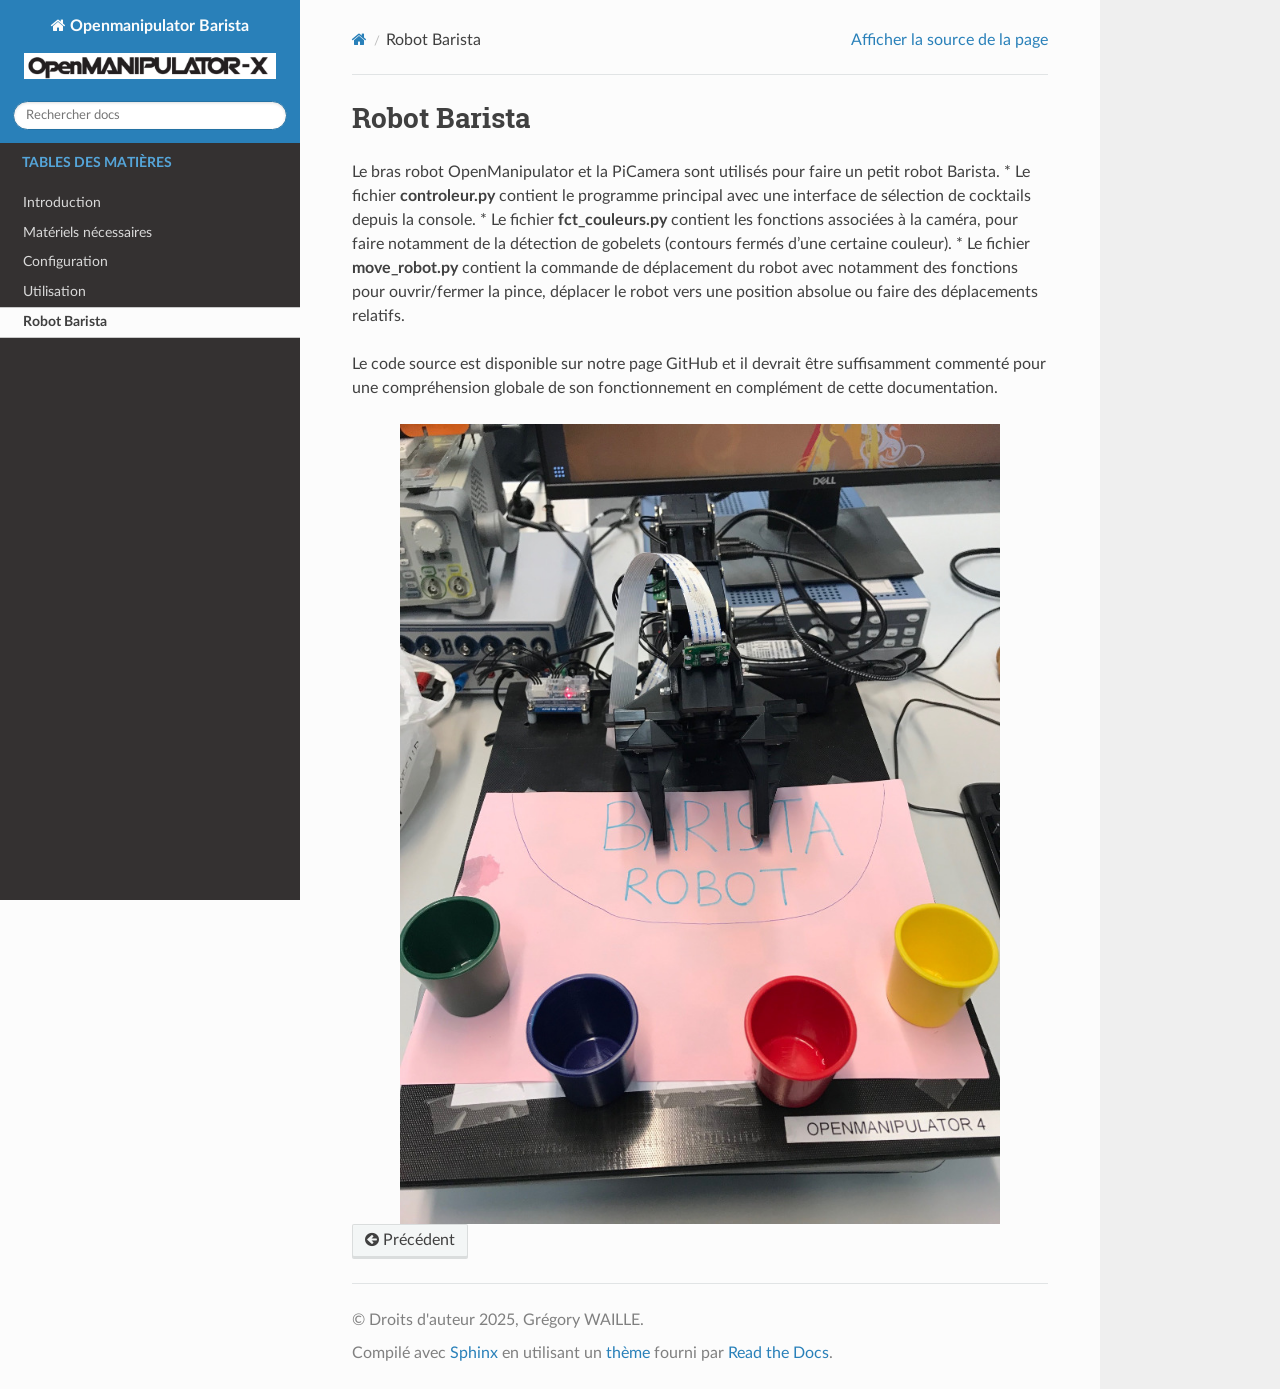
==== barista.html @ b04e7bf5 "Update documentation" ====
<!DOCTYPE html>
<html class="writer-html5" lang="fr" data-content_root="./">
<head>
  <meta charset="utf-8" /><meta name="viewport" content="width=device-width, initial-scale=1" />

  <meta name="viewport" content="width=device-width, initial-scale=1.0" />
  <title>Robot Barista &mdash; Documentation Openmanipulator Barista 1.0.0</title>
      <link rel="stylesheet" type="text/css" href="_static/pygments.css?v=b86133f3" />
      <link rel="stylesheet" type="text/css" href="_static/css/theme.css?v=e59714d7" />
      <link rel="stylesheet" type="text/css" href="_static/graphviz.css?v=4ae1632d" />
      <link rel="stylesheet" type="text/css" href="_static/copybutton.css?v=76b2166b" />
      <link rel="stylesheet" type="text/css" href="_static/sphinx-design.min.css?v=95c83b7e" />
      <link rel="stylesheet" type="text/css" href="_static/css/custom.css?v=87788afd" />

  
      <script src="_static/jquery.js?v=5d32c60e"></script>
      <script src="_static/_sphinx_javascript_frameworks_compat.js?v=2cd50e6c"></script>
      <script src="_static/documentation_options.js?v=05dadb3a"></script>
      <script src="_static/doctools.js?v=9bcbadda"></script>
      <script src="_static/sphinx_highlight.js?v=dc90522c"></script>
      <script src="_static/clipboard.min.js?v=a7894cd8"></script>
      <script src="_static/copybutton.js?v=30646c52"></script>
      <script src="_static/translations.js?v=e6b791cb"></script>
      <script src="_static/design-tabs.js?v=f930bc37"></script>
    <script src="_static/js/theme.js"></script>
    <link rel="index" title="Index" href="genindex.html" />
    <link rel="search" title="Recherche" href="search.html" />
    <link rel="prev" title="Utilisation" href="utilisation.html" /> 
</head>

<body class="wy-body-for-nav"> 
  <div class="wy-grid-for-nav">
    <nav data-toggle="wy-nav-shift" class="wy-nav-side">
      <div class="wy-side-scroll">
        <div class="wy-side-nav-search" >

          
          
          <a href="index.html" class="icon icon-home">
            Openmanipulator Barista
              <img src="_static/openmanipulator_logo.png" class="logo" alt="Logo"/>
          </a>
<div role="search">
  <form id="rtd-search-form" class="wy-form" action="search.html" method="get">
    <input type="text" name="q" placeholder="Rechercher docs" aria-label="Rechercher docs" />
    <input type="hidden" name="check_keywords" value="yes" />
    <input type="hidden" name="area" value="default" />
  </form>
</div>
        </div><div class="wy-menu wy-menu-vertical" data-spy="affix" role="navigation" aria-label="Navigation menu">
              <p class="caption" role="heading"><span class="caption-text">Tables des matières</span></p>
<ul class="current">
<li class="toctree-l1"><a class="reference internal" href="intro.html">Introduction</a></li>
<li class="toctree-l1"><a class="reference internal" href="intro.html#materiels-necessaires">Matériels nécessaires</a></li>
<li class="toctree-l1"><a class="reference internal" href="configuration.html">Configuration</a></li>
<li class="toctree-l1"><a class="reference internal" href="utilisation.html">Utilisation</a></li>
<li class="toctree-l1 current"><a class="current reference internal" href="#">Robot Barista</a></li>
</ul>

        </div>
      </div>
    </nav>

    <section data-toggle="wy-nav-shift" class="wy-nav-content-wrap"><nav class="wy-nav-top" aria-label="Mobile navigation menu" >
          <i data-toggle="wy-nav-top" class="fa fa-bars"></i>
          <a href="index.html">Openmanipulator Barista</a>
      </nav>

      <div class="wy-nav-content">
        <div class="rst-content">
          <div role="navigation" aria-label="Page navigation">
  <ul class="wy-breadcrumbs">
      <li><a href="index.html" class="icon icon-home" aria-label="Home"></a></li>
      <li class="breadcrumb-item active">Robot Barista</li>
      <li class="wy-breadcrumbs-aside">
            <a href="_sources/barista.rst.txt" rel="nofollow"> Afficher la source de la page</a>
      </li>
  </ul>
  <hr/>
</div>
          <div role="main" class="document" itemscope="itemscope" itemtype="http://schema.org/Article">
           <div itemprop="articleBody">
             
  <section id="robot-barista">
<h1>Robot Barista<a class="headerlink" href="#robot-barista" title="Lien vers cette rubrique"></a></h1>
<p>Le bras robot OpenManipulator et la PiCamera sont utilisés pour faire un petit robot Barista.
* Le fichier <strong>controleur.py</strong> contient le programme principal avec une interface de sélection de cocktails depuis la console.
* Le fichier <strong>fct_couleurs.py</strong> contient les fonctions associées à la caméra, pour faire notamment de la détection de gobelets (contours fermés d’une certaine couleur).
* Le fichier <strong>move_robot.py</strong> contient la commande de déplacement du robot avec notamment des fonctions pour ouvrir/fermer la pince, déplacer le robot vers une position absolue ou faire des déplacements relatifs.</p>
<p>Le code source est disponible sur notre page GitHub et il devrait être suffisamment commenté pour une compréhension globale de son fonctionnement en complément de cette documentation.</p>
<figure class="align-center">
<a class="reference internal image-reference" href="_images/mcar.jpg"><img alt="_images/mcar.jpg" src="_images/mcar.jpg" style="width: 600px;" />
</a>
</figure>
</section>


           </div>
          </div>
          <footer><div class="rst-footer-buttons" role="navigation" aria-label="Pied de page">
        <a href="utilisation.html" class="btn btn-neutral float-left" title="Utilisation" accesskey="p" rel="prev"><span class="fa fa-arrow-circle-left" aria-hidden="true"></span> Précédent</a>
    </div>

  <hr/>

  <div role="contentinfo">
    <p>&#169; Droits d'auteur 2025, Grégory WAILLE.</p>
  </div>

  Compilé avec <a href="https://www.sphinx-doc.org/">Sphinx</a> en utilisant un
    <a href="https://github.com/readthedocs/sphinx_rtd_theme">thème</a>
    fourni par <a href="https://readthedocs.org">Read the Docs</a>.
   

</footer>
        </div>
      </div>
    </section>
  </div>
  <script>
      jQuery(function () {
          SphinxRtdTheme.Navigation.enable(true);
      });
  </script> 

</body>
</html>
---- _static/pygments.css ----
pre { line-height: 125%; }
td.linenos .normal { color: inherit; background-color: transparent; padding-left: 5px; padding-right: 5px; }
span.linenos { color: inherit; background-color: transparent; padding-left: 5px; padding-right: 5px; }
td.linenos .special { color: #000000; background-color: #ffffc0; padding-left: 5px; padding-right: 5px; }
span.linenos.special { color: #000000; background-color: #ffffc0; padding-left: 5px; padding-right: 5px; }
.highlight .hll { background-color: #ffffcc }
.highlight { background: #f8f8f8; }
.highlight .c { color: #3D7B7B; font-style: italic } /* Comment */
.highlight .err { border: 1px solid #F00 } /* Error */
.highlight .k { color: #008000; font-weight: bold } /* Keyword */
.highlight .o { color: #666 } /* Operator */
.highlight .ch { color: #3D7B7B; font-style: italic } /* Comment.Hashbang */
.highlight .cm { color: #3D7B7B; font-style: italic } /* Comment.Multiline */
.highlight .cp { color: #9C6500 } /* Comment.Preproc */
.highlight .cpf { color: #3D7B7B; font-style: italic } /* Comment.PreprocFile */
.highlight .c1 { color: #3D7B7B; font-style: italic } /* Comment.Single */
.highlight .cs { color: #3D7B7B; font-style: italic } /* Comment.Special */
.highlight .gd { color: #A00000 } /* Generic.Deleted */
.highlight .ge { font-style: italic } /* Generic.Emph */
.highlight .ges { font-weight: bold; font-style: italic } /* Generic.EmphStrong */
.highlight .gr { color: #E40000 } /* Generic.Error */
.highlight .gh { color: #000080; font-weight: bold } /* Generic.Heading */
.highlight .gi { color: #008400 } /* Generic.Inserted */
.highlight .go { color: #717171 } /* Generic.Output */
.highlight .gp { color: #000080; font-weight: bold } /* Generic.Prompt */
.highlight .gs { font-weight: bold } /* Generic.Strong */
.highlight .gu { color: #800080; font-weight: bold } /* Generic.Subheading */
.highlight .gt { color: #04D } /* Generic.Traceback */
.highlight .kc { color: #008000; font-weight: bold } /* Keyword.Constant */
.highlight .kd { color: #008000; font-weight: bold } /* Keyword.Declaration */
.highlight .kn { color: #008000; font-weight: bold } /* Keyword.Namespace */
.highlight .kp { color: #008000 } /* Keyword.Pseudo */
.highlight .kr { color: #008000; font-weight: bold } /* Keyword.Reserved */
.highlight .kt { color: #B00040 } /* Keyword.Type */
.highlight .m { color: #666 } /* Literal.Number */
.highlight .s { color: #BA2121 } /* Literal.String */
.highlight .na { color: #687822 } /* Name.Attribute */
.highlight .nb { color: #008000 } /* Name.Builtin */
.highlight .nc { color: #00F; font-weight: bold } /* Name.Class */
.highlight .no { color: #800 } /* Name.Constant */
.highlight .nd { color: #A2F } /* Name.Decorator */
.highlight .ni { color: #717171; font-weight: bold } /* Name.Entity */
.highlight .ne { color: #CB3F38; font-weight: bold } /* Name.Exception */
.highlight .nf { color: #00F } /* Name.Function */
.highlight .nl { color: #767600 } /* Name.Label */
.highlight .nn { color: #00F; font-weight: bold } /* Name.Namespace */
.highlight .nt { color: #008000; font-weight: bold } /* Name.Tag */
.highlight .nv { color: #19177C } /* Name.Variable */
.highlight .ow { color: #A2F; font-weight: bold } /* Operator.Word */
.highlight .w { color: #BBB } /* Text.Whitespace */
.highlight .mb { color: #666 } /* Literal.Number.Bin */
.highlight .mf { color: #666 } /* Literal.Number.Float */
.highlight .mh { color: #666 } /* Literal.Number.Hex */
.highlight .mi { color: #666 } /* Literal.Number.Integer */
.highlight .mo { color: #666 } /* Literal.Number.Oct */
.highlight .sa { color: #BA2121 } /* Literal.String.Affix */
.highlight .sb { color: #BA2121 } /* Literal.String.Backtick */
.highlight .sc { color: #BA2121 } /* Literal.String.Char */
.highlight .dl { color: #BA2121 } /* Literal.String.Delimiter */
.highlight .sd { color: #BA2121; font-style: italic } /* Literal.String.Doc */
.highlight .s2 { color: #BA2121 } /* Literal.String.Double */
.highlight .se { color: #AA5D1F; font-weight: bold } /* Literal.String.Escape */
.highlight .sh { color: #BA2121 } /* Literal.String.Heredoc */
.highlight .si { color: #A45A77; font-weight: bold } /* Literal.String.Interpol */
.highlight .sx { color: #008000 } /* Literal.String.Other */
.highlight .sr { color: #A45A77 } /* Literal.String.Regex */
.highlight .s1 { color: #BA2121 } /* Literal.String.Single */
.highlight .ss { color: #19177C } /* Literal.String.Symbol */
.highlight .bp { color: #008000 } /* Name.Builtin.Pseudo */
.highlight .fm { color: #00F } /* Name.Function.Magic */
.highlight .vc { color: #19177C } /* Name.Variable.Class */
.highlight .vg { color: #19177C } /* Name.Variable.Global */
.highlight .vi { color: #19177C } /* Name.Variable.Instance */
.highlight .vm { color: #19177C } /* Name.Variable.Magic */
.highlight .il { color: #666 } /* Literal.Number.Integer.Long */
---- _static/css/theme.css ----
html{box-sizing:border-box}*,:after,:before{box-sizing:inherit}article,aside,details,figcaption,figure,footer,header,hgroup,nav,section{display:block}audio,canvas,video{display:inline-block;*display:inline;*zoom:1}[hidden],audio:not([controls]){display:none}*{-webkit-box-sizing:border-box;-moz-box-sizing:border-box;box-sizing:border-box}html{font-size:100%;-webkit-text-size-adjust:100%;-ms-text-size-adjust:100%}body{margin:0}a:active,a:hover{outline:0}abbr[title]{border-bottom:1px dotted}b,strong{font-weight:700}blockquote{margin:0}dfn{font-style:italic}ins{background:#ff9;text-decoration:none}ins,mark{color:#000}mark{background:#ff0;font-style:italic;font-weight:700}.rst-content code,.rst-content tt,code,kbd,pre,samp{font-family:monospace,serif;_font-family:courier new,monospace;font-size:1em}pre{white-space:pre}q{quotes:none}q:after,q:before{content:"";content:none}small{font-size:85%}sub,sup{font-size:75%;line-height:0;position:relative;vertical-align:baseline}sup{top:-.5em}sub{bottom:-.25em}dl,ol,ul{margin:0;padding:0;list-style:none;list-style-image:none}li{list-style:none}dd{margin:0}img{border:0;-ms-interpolation-mode:bicubic;vertical-align:middle;max-width:100%}svg:not(:root){overflow:hidden}figure,form{margin:0}label{cursor:pointer}button,input,select,textarea{font-size:100%;margin:0;vertical-align:baseline;*vertical-align:middle}button,input{line-height:normal}button,input[type=button],input[type=reset],input[type=submit]{cursor:pointer;-webkit-appearance:button;*overflow:visible}button[disabled],input[disabled]{cursor:default}input[type=search]{-webkit-appearance:textfield;-moz-box-sizing:content-box;-webkit-box-sizing:content-box;box-sizing:content-box}textarea{resize:vertical}table{border-collapse:collapse;border-spacing:0}td{vertical-align:top}.chromeframe{margin:.2em 0;background:#ccc;color:#000;padding:.2em 0}.ir{display:block;border:0;text-indent:-999em;overflow:hidden;background-color:transparent;background-repeat:no-repeat;text-align:left;direction:ltr;*line-height:0}.ir br{display:none}.hidden{display:none!important;visibility:hidden}.visuallyhidden{border:0;clip:rect(0 0 0 0);height:1px;margin:-1px;overflow:hidden;padding:0;position:absolute;width:1px}.visuallyhidden.focusable:active,.visuallyhidden.focusable:focus{clip:auto;height:auto;margin:0;overflow:visible;position:static;width:auto}.invisible{visibility:hidden}.relative{position:relative}big,small{font-size:100%}@media print{body,html,section{background:none!important}*{box-shadow:none!important;text-shadow:none!important;filter:none!important;-ms-filter:none!important}a,a:visited{text-decoration:underline}.ir a:after,a[href^="#"]:after,a[href^="javascript:"]:after{content:""}blockquote,pre{page-break-inside:avoid}thead{display:table-header-group}img,tr{page-break-inside:avoid}img{max-width:100%!important}@page{margin:.5cm}.rst-content .toctree-wrapper>p.caption,h2,h3,p{orphans:3;widows:3}.rst-content .toctree-wrapper>p.caption,h2,h3{page-break-after:avoid}}.btn,.fa:before,.icon:before,.rst-content .admonition,.rst-content .admonition-title:before,.rst-content .admonition-todo,.rst-content .attention,.rst-content .caution,.rst-content .code-block-caption .headerlink:before,.rst-content .danger,.rst-content .eqno .headerlink:before,.rst-content .error,.rst-content .hint,.rst-content .important,.rst-content .note,.rst-content .seealso,.rst-content .tip,.rst-content .warning,.rst-content code.download span:first-child:before,.rst-content dl dt .headerlink:before,.rst-content h1 .headerlink:before,.rst-content h2 .headerlink:before,.rst-content h3 .headerlink:before,.rst-content h4 .headerlink:before,.rst-content h5 .headerlink:before,.rst-content h6 .headerlink:before,.rst-content p.caption .headerlink:before,.rst-content p .headerlink:before,.rst-content table>caption .headerlink:before,.rst-content tt.download span:first-child:before,.wy-alert,.wy-dropdown .caret:before,.wy-inline-validate.wy-inline-validate-danger .wy-input-context:before,.wy-inline-validate.wy-inline-validate-info .wy-input-context:before,.wy-inline-validate.wy-inline-validate-success .wy-input-context:before,.wy-inline-validate.wy-inline-validate-warning .wy-input-context:before,.wy-menu-vertical li.current>a button.toctree-expand:before,.wy-menu-vertical li.on a button.toctree-expand:before,.wy-menu-vertical li button.toctree-expand:before,input[type=color],input[type=date],input[type=datetime-local],input[type=datetime],input[type=email],input[type=month],input[type=number],input[type=password],input[type=search],input[type=tel],input[type=text],input[type=time],input[type=url],input[type=week],select,textarea{-webkit-font-smoothing:antialiased}.clearfix{*zoom:1}.clearfix:after,.clearfix:before{display:table;content:""}.clearfix:after{clear:both}/*!
 *  Font Awesome 4.7.0 by @davegandy - http://fontawesome.io - @fontawesome
 *  License - http://fontawesome.io/license (Font: SIL OFL 1.1, CSS: MIT License)
 */@font-face{font-family:FontAwesome;src:url(fonts/fontawesome-webfont.eot?674f50d287a8c48dc19ba404d20fe713);src:url(fonts/fontawesome-webfont.eot?674f50d287a8c48dc19ba404d20fe713?#iefix&v=4.7.0) format("embedded-opentype"),url(fonts/fontawesome-webfont.woff2?af7ae505a9eed503f8b8e6982036873e) format("woff2"),url(fonts/fontawesome-webfont.woff?fee66e712a8a08eef5805a46892932ad) format("woff"),url(fonts/fontawesome-webfont.ttf?b06871f281fee6b241d60582ae9369b9) format("truetype"),url(fonts/fontawesome-webfont.svg?912ec66d7572ff821749319396470bde#fontawesomeregular) format("svg");font-weight:400;font-style:normal}.fa,.icon,.rst-content .admonition-title,.rst-content .code-block-caption .headerlink,.rst-content .eqno .headerlink,.rst-content code.download span:first-child,.rst-content dl dt .headerlink,.rst-content h1 .headerlink,.rst-content h2 .headerlink,.rst-content h3 .headerlink,.rst-content h4 .headerlink,.rst-content h5 .headerlink,.rst-content h6 .headerlink,.rst-content p.caption .headerlink,.rst-content p .headerlink,.rst-content table>caption .headerlink,.rst-content tt.download span:first-child,.wy-menu-vertical li.current>a button.toctree-expand,.wy-menu-vertical li.on a button.toctree-expand,.wy-menu-vertical li button.toctree-expand{display:inline-block;font:normal normal normal 14px/1 FontAwesome;font-size:inherit;text-rendering:auto;-webkit-font-smoothing:antialiased;-moz-osx-font-smoothing:grayscale}.fa-lg{font-size:1.33333em;line-height:.75em;vertical-align:-15%}.fa-2x{font-size:2em}.fa-3x{font-size:3em}.fa-4x{font-size:4em}.fa-5x{font-size:5em}.fa-fw{width:1.28571em;text-align:center}.fa-ul{padding-left:0;margin-left:2.14286em;list-style-type:none}.fa-ul>li{position:relative}.fa-li{position:absolute;left:-2.14286em;width:2.14286em;top:.14286em;text-align:center}.fa-li.fa-lg{left:-1.85714em}.fa-border{padding:.2em .25em .15em;border:.08em solid #eee;border-radius:.1em}.fa-pull-left{float:left}.fa-pull-right{float:right}.fa-pull-left.icon,.fa.fa-pull-left,.rst-content .code-block-caption .fa-pull-left.headerlink,.rst-content .eqno .fa-pull-left.headerlink,.rst-content .fa-pull-left.admonition-title,.rst-content code.download span.fa-pull-left:first-child,.rst-content dl dt .fa-pull-left.headerlink,.rst-content h1 .fa-pull-left.headerlink,.rst-content h2 .fa-pull-left.headerlink,.rst-content h3 .fa-pull-left.headerlink,.rst-content h4 .fa-pull-left.headerlink,.rst-content h5 .fa-pull-left.headerlink,.rst-content h6 .fa-pull-left.headerlink,.rst-content p .fa-pull-left.headerlink,.rst-content table>caption .fa-pull-left.headerlink,.rst-content tt.download span.fa-pull-left:first-child,.wy-menu-vertical li.current>a button.fa-pull-left.toctree-expand,.wy-menu-vertical li.on a button.fa-pull-left.toctree-expand,.wy-menu-vertical li button.fa-pull-left.toctree-expand{margin-right:.3em}.fa-pull-right.icon,.fa.fa-pull-right,.rst-content .code-block-caption .fa-pull-right.headerlink,.rst-content .eqno .fa-pull-right.headerlink,.rst-content .fa-pull-right.admonition-title,.rst-content code.download span.fa-pull-right:first-child,.rst-content dl dt .fa-pull-right.headerlink,.rst-content h1 .fa-pull-right.headerlink,.rst-content h2 .fa-pull-right.headerlink,.rst-content h3 .fa-pull-right.headerlink,.rst-content h4 .fa-pull-right.headerlink,.rst-content h5 .fa-pull-right.headerlink,.rst-content h6 .fa-pull-right.headerlink,.rst-content p .fa-pull-right.headerlink,.rst-content table>caption .fa-pull-right.headerlink,.rst-content tt.download span.fa-pull-right:first-child,.wy-menu-vertical li.current>a button.fa-pull-right.toctree-expand,.wy-menu-vertical li.on a button.fa-pull-right.toctree-expand,.wy-menu-vertical li button.fa-pull-right.toctree-expand{margin-left:.3em}.pull-right{float:right}.pull-left{float:left}.fa.pull-left,.pull-left.icon,.rst-content .code-block-caption .pull-left.headerlink,.rst-content .eqno .pull-left.headerlink,.rst-content .pull-left.admonition-title,.rst-content code.download span.pull-left:first-child,.rst-content dl dt .pull-left.headerlink,.rst-content h1 .pull-left.headerlink,.rst-content h2 .pull-left.headerlink,.rst-content h3 .pull-left.headerlink,.rst-content h4 .pull-left.headerlink,.rst-content h5 .pull-left.headerlink,.rst-content h6 .pull-left.headerlink,.rst-content p .pull-left.headerlink,.rst-content table>caption .pull-left.headerlink,.rst-content tt.download span.pull-left:first-child,.wy-menu-vertical li.current>a button.pull-left.toctree-expand,.wy-menu-vertical li.on a button.pull-left.toctree-expand,.wy-menu-vertical li button.pull-left.toctree-expand{margin-right:.3em}.fa.pull-right,.pull-right.icon,.rst-content .code-block-caption .pull-right.headerlink,.rst-content .eqno .pull-right.headerlink,.rst-content .pull-right.admonition-title,.rst-content code.download span.pull-right:first-child,.rst-content dl dt .pull-right.headerlink,.rst-content h1 .pull-right.headerlink,.rst-content h2 .pull-right.headerlink,.rst-content h3 .pull-right.headerlink,.rst-content h4 .pull-right.headerlink,.rst-content h5 .pull-right.headerlink,.rst-content h6 .pull-right.headerlink,.rst-content p .pull-right.headerlink,.rst-content table>caption .pull-right.headerlink,.rst-content tt.download span.pull-right:first-child,.wy-menu-vertical li.current>a button.pull-right.toctree-expand,.wy-menu-vertical li.on a button.pull-right.toctree-expand,.wy-menu-vertical li button.pull-right.toctree-expand{margin-left:.3em}.fa-spin{-webkit-animation:fa-spin 2s linear infinite;animation:fa-spin 2s linear infinite}.fa-pulse{-webkit-animation:fa-spin 1s steps(8) infinite;animation:fa-spin 1s steps(8) infinite}@-webkit-keyframes fa-spin{0%{-webkit-transform:rotate(0deg);transform:rotate(0deg)}to{-webkit-transform:rotate(359deg);transform:rotate(359deg)}}@keyframes fa-spin{0%{-webkit-transform:rotate(0deg);transform:rotate(0deg)}to{-webkit-transform:rotate(359deg);transform:rotate(359deg)}}.fa-rotate-90{-ms-filter:"progid:DXImageTransform.Microsoft.BasicImage(rotation=1)";-webkit-transform:rotate(90deg);-ms-transform:rotate(90deg);transform:rotate(90deg)}.fa-rotate-180{-ms-filter:"progid:DXImageTransform.Microsoft.BasicImage(rotation=2)";-webkit-transform:rotate(180deg);-ms-transform:rotate(180deg);transform:rotate(180deg)}.fa-rotate-270{-ms-filter:"progid:DXImageTransform.Microsoft.BasicImage(rotation=3)";-webkit-transform:rotate(270deg);-ms-transform:rotate(270deg);transform:rotate(270deg)}.fa-flip-horizontal{-ms-filter:"progid:DXImageTransform.Microsoft.BasicImage(rotation=0, mirror=1)";-webkit-transform:scaleX(-1);-ms-transform:scaleX(-1);transform:scaleX(-1)}.fa-flip-vertical{-ms-filter:"progid:DXImageTransform.Microsoft.BasicImage(rotation=2, mirror=1)";-webkit-transform:scaleY(-1);-ms-transform:scaleY(-1);transform:scaleY(-1)}:root .fa-flip-horizontal,:root .fa-flip-vertical,:root .fa-rotate-90,:root .fa-rotate-180,:root .fa-rotate-270{filter:none}.fa-stack{position:relative;display:inline-block;width:2em;height:2em;line-height:2em;vertical-align:middle}.fa-stack-1x,.fa-stack-2x{position:absolute;left:0;width:100%;text-align:center}.fa-stack-1x{line-height:inherit}.fa-stack-2x{font-size:2em}.fa-inverse{color:#fff}.fa-glass:before{content:""}.fa-music:before{content:""}.fa-search:before,.icon-search:before{content:""}.fa-envelope-o:before{content:""}.fa-heart:before{content:""}.fa-star:before{content:""}.fa-star-o:before{content:""}.fa-user:before{content:""}.fa-film:before{content:""}.fa-th-large:before{content:""}.fa-th:before{content:""}.fa-th-list:before{content:""}.fa-check:before{content:""}.fa-close:before,.fa-remove:before,.fa-times:before{content:""}.fa-search-plus:before{content:""}.fa-search-minus:before{content:""}.fa-power-off:before{content:""}.fa-signal:before{content:""}.fa-cog:before,.fa-gear:before{content:""}.fa-trash-o:before{content:""}.fa-home:before,.icon-home:before{content:""}.fa-file-o:before{content:""}.fa-clock-o:before{content:""}.fa-road:before{content:""}.fa-download:before,.rst-content code.download span:first-child:before,.rst-content tt.download span:first-child:before{content:""}.fa-arrow-circle-o-down:before{content:""}.fa-arrow-circle-o-up:before{content:""}.fa-inbox:before{content:""}.fa-play-circle-o:before{content:""}.fa-repeat:before,.fa-rotate-right:before{content:""}.fa-refresh:before{content:""}.fa-list-alt:before{content:""}.fa-lock:before{content:""}.fa-flag:before{content:""}.fa-headphones:before{content:""}.fa-volume-off:before{content:""}.fa-volume-down:before{content:""}.fa-volume-up:before{content:""}.fa-qrcode:before{content:""}.fa-barcode:before{content:""}.fa-tag:before{content:""}.fa-tags:before{content:""}.fa-book:before,.icon-book:before{content:""}.fa-bookmark:before{content:""}.fa-print:before{content:""}.fa-camera:before{content:""}.fa-font:before{content:""}.fa-bold:before{content:""}.fa-italic:before{content:""}.fa-text-height:before{content:""}.fa-text-width:before{content:""}.fa-align-left:before{content:""}.fa-align-center:before{content:""}.fa-align-right:before{content:""}.fa-align-justify:before{content:""}.fa-list:before{content:""}.fa-dedent:before,.fa-outdent:before{content:""}.fa-indent:before{content:""}.fa-video-camera:before{content:""}.fa-image:before,.fa-photo:before,.fa-picture-o:before{content:""}.fa-pencil:before{content:""}.fa-map-marker:before{content:""}.fa-adjust:before{content:""}.fa-tint:before{content:""}.fa-edit:before,.fa-pencil-square-o:before{content:""}.fa-share-square-o:before{content:""}.fa-check-square-o:before{content:""}.fa-arrows:before{content:""}.fa-step-backward:before{content:""}.fa-fast-backward:before{content:""}.fa-backward:before{content:""}.fa-play:before{content:""}.fa-pause:before{content:""}.fa-stop:before{content:""}.fa-forward:before{content:""}.fa-fast-forward:before{content:""}.fa-step-forward:before{content:""}.fa-eject:before{content:""}.fa-chevron-left:before{content:""}.fa-chevron-right:before{content:""}.fa-plus-circle:before{content:""}.fa-minus-circle:before{content:""}.fa-times-circle:before,.wy-inline-validate.wy-inline-validate-danger .wy-input-context:before{content:""}.fa-check-circle:before,.wy-inline-validate.wy-inline-validate-success .wy-input-context:before{content:""}.fa-question-circle:before{content:""}.fa-info-circle:before{content:""}.fa-crosshairs:before{content:""}.fa-times-circle-o:before{content:""}.fa-check-circle-o:before{content:""}.fa-ban:before{content:""}.fa-arrow-left:before{content:""}.fa-arrow-right:before{content:""}.fa-arrow-up:before{content:""}.fa-arrow-down:before{content:""}.fa-mail-forward:before,.fa-share:before{content:""}.fa-expand:before{content:""}.fa-compress:before{content:""}.fa-plus:before{content:""}.fa-minus:before{content:""}.fa-asterisk:before{content:""}.fa-exclamation-circle:before,.rst-content .admonition-title:before,.wy-inline-validate.wy-inline-validate-info .wy-input-context:before,.wy-inline-validate.wy-inline-validate-warning .wy-input-context:before{content:""}.fa-gift:before{content:""}.fa-leaf:before{content:""}.fa-fire:before,.icon-fire:before{content:""}.fa-eye:before{content:""}.fa-eye-slash:before{content:""}.fa-exclamation-triangle:before,.fa-warning:before{content:""}.fa-plane:before{content:""}.fa-calendar:before{content:""}.fa-random:before{content:""}.fa-comment:before{content:""}.fa-magnet:before{content:""}.fa-chevron-up:before{content:""}.fa-chevron-down:before{content:""}.fa-retweet:before{content:""}.fa-shopping-cart:before{content:""}.fa-folder:before{content:""}.fa-folder-open:before{content:""}.fa-arrows-v:before{content:""}.fa-arrows-h:before{content:""}.fa-bar-chart-o:before,.fa-bar-chart:before{content:""}.fa-twitter-square:before{content:""}.fa-facebook-square:before{content:""}.fa-camera-retro:before{content:""}.fa-key:before{content:""}.fa-cogs:before,.fa-gears:before{content:""}.fa-comments:before{content:""}.fa-thumbs-o-up:before{content:""}.fa-thumbs-o-down:before{content:""}.fa-star-half:before{content:""}.fa-heart-o:before{content:""}.fa-sign-out:before{content:""}.fa-linkedin-square:before{content:""}.fa-thumb-tack:before{content:""}.fa-external-link:before{content:""}.fa-sign-in:before{content:""}.fa-trophy:before{content:""}.fa-github-square:before{content:""}.fa-upload:before{content:""}.fa-lemon-o:before{content:""}.fa-phone:before{content:""}.fa-square-o:before{content:""}.fa-bookmark-o:before{content:""}.fa-phone-square:before{content:""}.fa-twitter:before{content:""}.fa-facebook-f:before,.fa-facebook:before{content:""}.fa-github:before,.icon-github:before{content:""}.fa-unlock:before{content:""}.fa-credit-card:before{content:""}.fa-feed:before,.fa-rss:before{content:""}.fa-hdd-o:before{content:""}.fa-bullhorn:before{content:""}.fa-bell:before{content:""}.fa-certificate:before{content:""}.fa-hand-o-right:before{content:""}.fa-hand-o-left:before{content:""}.fa-hand-o-up:before{content:""}.fa-hand-o-down:before{content:""}.fa-arrow-circle-left:before,.icon-circle-arrow-left:before{content:""}.fa-arrow-circle-right:before,.icon-circle-arrow-right:before{content:""}.fa-arrow-circle-up:before{content:""}.fa-arrow-circle-down:before{content:""}.fa-globe:before{content:""}.fa-wrench:before{content:""}.fa-tasks:before{content:""}.fa-filter:before{content:""}.fa-briefcase:before{content:""}.fa-arrows-alt:before{content:""}.fa-group:before,.fa-users:before{content:""}.fa-chain:before,.fa-link:before,.icon-link:before{content:""}.fa-cloud:before{content:""}.fa-flask:before{content:""}.fa-cut:before,.fa-scissors:before{content:""}.fa-copy:before,.fa-files-o:before{content:""}.fa-paperclip:before{content:""}.fa-floppy-o:before,.fa-save:before{content:""}.fa-square:before{content:""}.fa-bars:before,.fa-navicon:before,.fa-reorder:before{content:""}.fa-list-ul:before{content:""}.fa-list-ol:before{content:""}.fa-strikethrough:before{content:""}.fa-underline:before{content:""}.fa-table:before{content:""}.fa-magic:before{content:""}.fa-truck:before{content:""}.fa-pinterest:before{content:""}.fa-pinterest-square:before{content:""}.fa-google-plus-square:before{content:""}.fa-google-plus:before{content:""}.fa-money:before{content:""}.fa-caret-down:before,.icon-caret-down:before,.wy-dropdown .caret:before{content:""}.fa-caret-up:before{content:""}.fa-caret-left:before{content:""}.fa-caret-right:before{content:""}.fa-columns:before{content:""}.fa-sort:before,.fa-unsorted:before{content:""}.fa-sort-desc:before,.fa-sort-down:before{content:""}.fa-sort-asc:before,.fa-sort-up:before{content:""}.fa-envelope:before{content:""}.fa-linkedin:before{content:""}.fa-rotate-left:before,.fa-undo:before{content:""}.fa-gavel:before,.fa-legal:before{content:""}.fa-dashboard:before,.fa-tachometer:before{content:""}.fa-comment-o:before{content:""}.fa-comments-o:before{content:""}.fa-bolt:before,.fa-flash:before{content:""}.fa-sitemap:before{content:""}.fa-umbrella:before{content:""}.fa-clipboard:before,.fa-paste:before{content:""}.fa-lightbulb-o:before{content:""}.fa-exchange:before{content:""}.fa-cloud-download:before{content:""}.fa-cloud-upload:before{content:""}.fa-user-md:before{content:""}.fa-stethoscope:before{content:""}.fa-suitcase:before{content:""}.fa-bell-o:before{content:""}.fa-coffee:before{content:""}.fa-cutlery:before{content:""}.fa-file-text-o:before{content:""}.fa-building-o:before{content:""}.fa-hospital-o:before{content:""}.fa-ambulance:before{content:""}.fa-medkit:before{content:""}.fa-fighter-jet:before{content:""}.fa-beer:before{content:""}.fa-h-square:before{content:""}.fa-plus-square:before{content:""}.fa-angle-double-left:before{content:""}.fa-angle-double-right:before{content:""}.fa-angle-double-up:before{content:""}.fa-angle-double-down:before{content:""}.fa-angle-left:before{content:""}.fa-angle-right:before{content:""}.fa-angle-up:before{content:""}.fa-angle-down:before{content:""}.fa-desktop:before{content:""}.fa-laptop:before{content:""}.fa-tablet:before{content:""}.fa-mobile-phone:before,.fa-mobile:before{content:""}.fa-circle-o:before{content:""}.fa-quote-left:before{content:""}.fa-quote-right:before{content:""}.fa-spinner:before{content:""}.fa-circle:before{content:""}.fa-mail-reply:before,.fa-reply:before{content:""}.fa-github-alt:before{content:""}.fa-folder-o:before{content:""}.fa-folder-open-o:before{content:""}.fa-smile-o:before{content:""}.fa-frown-o:before{content:""}.fa-meh-o:before{content:""}.fa-gamepad:before{content:""}.fa-keyboard-o:before{content:""}.fa-flag-o:before{content:""}.fa-flag-checkered:before{content:""}.fa-terminal:before{content:""}.fa-code:before{content:""}.fa-mail-reply-all:before,.fa-reply-all:before{content:""}.fa-star-half-empty:before,.fa-star-half-full:before,.fa-star-half-o:before{content:""}.fa-location-arrow:before{content:""}.fa-crop:before{content:""}.fa-code-fork:before{content:""}.fa-chain-broken:before,.fa-unlink:before{content:""}.fa-question:before{content:""}.fa-info:before{content:""}.fa-exclamation:before{content:""}.fa-superscript:before{content:""}.fa-subscript:before{content:""}.fa-eraser:before{content:""}.fa-puzzle-piece:before{content:""}.fa-microphone:before{content:""}.fa-microphone-slash:before{content:""}.fa-shield:before{content:""}.fa-calendar-o:before{content:""}.fa-fire-extinguisher:before{content:""}.fa-rocket:before{content:""}.fa-maxcdn:before{content:""}.fa-chevron-circle-left:before{content:""}.fa-chevron-circle-right:before{content:""}.fa-chevron-circle-up:before{content:""}.fa-chevron-circle-down:before{content:""}.fa-html5:before{content:""}.fa-css3:before{content:""}.fa-anchor:before{content:""}.fa-unlock-alt:before{content:""}.fa-bullseye:before{content:""}.fa-ellipsis-h:before{content:""}.fa-ellipsis-v:before{content:""}.fa-rss-square:before{content:""}.fa-play-circle:before{content:""}.fa-ticket:before{content:""}.fa-minus-square:before{content:""}.fa-minus-square-o:before,.wy-menu-vertical li.current>a button.toctree-expand:before,.wy-menu-vertical li.on a button.toctree-expand:before{content:""}.fa-level-up:before{content:""}.fa-level-down:before{content:""}.fa-check-square:before{content:""}.fa-pencil-square:before{content:""}.fa-external-link-square:before{content:""}.fa-share-square:before{content:""}.fa-compass:before{content:""}.fa-caret-square-o-down:before,.fa-toggle-down:before{content:""}.fa-caret-square-o-up:before,.fa-toggle-up:before{content:""}.fa-caret-square-o-right:before,.fa-toggle-right:before{content:""}.fa-eur:before,.fa-euro:before{content:""}.fa-gbp:before{content:""}.fa-dollar:before,.fa-usd:before{content:""}.fa-inr:before,.fa-rupee:before{content:""}.fa-cny:before,.fa-jpy:before,.fa-rmb:before,.fa-yen:before{content:""}.fa-rouble:before,.fa-rub:before,.fa-ruble:before{content:""}.fa-krw:before,.fa-won:before{content:""}.fa-bitcoin:before,.fa-btc:before{content:""}.fa-file:before{content:""}.fa-file-text:before{content:""}.fa-sort-alpha-asc:before{content:""}.fa-sort-alpha-desc:before{content:""}.fa-sort-amount-asc:before{content:""}.fa-sort-amount-desc:before{content:""}.fa-sort-numeric-asc:before{content:""}.fa-sort-numeric-desc:before{content:""}.fa-thumbs-up:before{content:""}.fa-thumbs-down:before{content:""}.fa-youtube-square:before{content:""}.fa-youtube:before{content:""}.fa-xing:before{content:""}.fa-xing-square:before{content:""}.fa-youtube-play:before{content:""}.fa-dropbox:before{content:""}.fa-stack-overflow:before{content:""}.fa-instagram:before{content:""}.fa-flickr:before{content:""}.fa-adn:before{content:""}.fa-bitbucket:before,.icon-bitbucket:before{content:""}.fa-bitbucket-square:before{content:""}.fa-tumblr:before{content:""}.fa-tumblr-square:before{content:""}.fa-long-arrow-down:before{content:""}.fa-long-arrow-up:before{content:""}.fa-long-arrow-left:before{content:""}.fa-long-arrow-right:before{content:""}.fa-apple:before{content:""}.fa-windows:before{content:""}.fa-android:before{content:""}.fa-linux:before{content:""}.fa-dribbble:before{content:""}.fa-skype:before{content:""}.fa-foursquare:before{content:""}.fa-trello:before{content:""}.fa-female:before{content:""}.fa-male:before{content:""}.fa-gittip:before,.fa-gratipay:before{content:""}.fa-sun-o:before{content:""}.fa-moon-o:before{content:""}.fa-archive:before{content:""}.fa-bug:before{content:""}.fa-vk:before{content:""}.fa-weibo:before{content:""}.fa-renren:before{content:""}.fa-pagelines:before{content:""}.fa-stack-exchange:before{content:""}.fa-arrow-circle-o-right:before{content:""}.fa-arrow-circle-o-left:before{content:""}.fa-caret-square-o-left:before,.fa-toggle-left:before{content:""}.fa-dot-circle-o:before{content:""}.fa-wheelchair:before{content:""}.fa-vimeo-square:before{content:""}.fa-try:before,.fa-turkish-lira:before{content:""}.fa-plus-square-o:before,.wy-menu-vertical li button.toctree-expand:before{content:""}.fa-space-shuttle:before{content:""}.fa-slack:before{content:""}.fa-envelope-square:before{content:""}.fa-wordpress:before{content:""}.fa-openid:before{content:""}.fa-bank:before,.fa-institution:before,.fa-university:before{content:""}.fa-graduation-cap:before,.fa-mortar-board:before{content:""}.fa-yahoo:before{content:""}.fa-google:before{content:""}.fa-reddit:before{content:""}.fa-reddit-square:before{content:""}.fa-stumbleupon-circle:before{content:""}.fa-stumbleupon:before{content:""}.fa-delicious:before{content:""}.fa-digg:before{content:""}.fa-pied-piper-pp:before{content:""}.fa-pied-piper-alt:before{content:""}.fa-drupal:before{content:""}.fa-joomla:before{content:""}.fa-language:before{content:""}.fa-fax:before{content:""}.fa-building:before{content:""}.fa-child:before{content:""}.fa-paw:before{content:""}.fa-spoon:before{content:""}.fa-cube:before{content:""}.fa-cubes:before{content:""}.fa-behance:before{content:""}.fa-behance-square:before{content:""}.fa-steam:before{content:""}.fa-steam-square:before{content:""}.fa-recycle:before{content:""}.fa-automobile:before,.fa-car:before{content:""}.fa-cab:before,.fa-taxi:before{content:""}.fa-tree:before{content:""}.fa-spotify:before{content:""}.fa-deviantart:before{content:""}.fa-soundcloud:before{content:""}.fa-database:before{content:""}.fa-file-pdf-o:before{content:""}.fa-file-word-o:before{content:""}.fa-file-excel-o:before{content:""}.fa-file-powerpoint-o:before{content:""}.fa-file-image-o:before,.fa-file-photo-o:before,.fa-file-picture-o:before{content:""}.fa-file-archive-o:before,.fa-file-zip-o:before{content:""}.fa-file-audio-o:before,.fa-file-sound-o:before{content:""}.fa-file-movie-o:before,.fa-file-video-o:before{content:""}.fa-file-code-o:before{content:""}.fa-vine:before{content:""}.fa-codepen:before{content:""}.fa-jsfiddle:before{content:""}.fa-life-bouy:before,.fa-life-buoy:before,.fa-life-ring:before,.fa-life-saver:before,.fa-support:before{content:""}.fa-circle-o-notch:before{content:""}.fa-ra:before,.fa-rebel:before,.fa-resistance:before{content:""}.fa-empire:before,.fa-ge:before{content:""}.fa-git-square:before{content:""}.fa-git:before{content:""}.fa-hacker-news:before,.fa-y-combinator-square:before,.fa-yc-square:before{content:""}.fa-tencent-weibo:before{content:""}.fa-qq:before{content:""}.fa-wechat:before,.fa-weixin:before{content:""}.fa-paper-plane:before,.fa-send:before{content:""}.fa-paper-plane-o:before,.fa-send-o:before{content:""}.fa-history:before{content:""}.fa-circle-thin:before{content:""}.fa-header:before{content:""}.fa-paragraph:before{content:""}.fa-sliders:before{content:""}.fa-share-alt:before{content:""}.fa-share-alt-square:before{content:""}.fa-bomb:before{content:""}.fa-futbol-o:before,.fa-soccer-ball-o:before{content:""}.fa-tty:before{content:""}.fa-binoculars:before{content:""}.fa-plug:before{content:""}.fa-slideshare:before{content:""}.fa-twitch:before{content:""}.fa-yelp:before{content:""}.fa-newspaper-o:before{content:""}.fa-wifi:before{content:""}.fa-calculator:before{content:""}.fa-paypal:before{content:""}.fa-google-wallet:before{content:""}.fa-cc-visa:before{content:""}.fa-cc-mastercard:before{content:""}.fa-cc-discover:before{content:""}.fa-cc-amex:before{content:""}.fa-cc-paypal:before{content:""}.fa-cc-stripe:before{content:""}.fa-bell-slash:before{content:""}.fa-bell-slash-o:before{content:""}.fa-trash:before{content:""}.fa-copyright:before{content:""}.fa-at:before{content:""}.fa-eyedropper:before{content:""}.fa-paint-brush:before{content:""}.fa-birthday-cake:before{content:""}.fa-area-chart:before{content:""}.fa-pie-chart:before{content:""}.fa-line-chart:before{content:""}.fa-lastfm:before{content:""}.fa-lastfm-square:before{content:""}.fa-toggle-off:before{content:""}.fa-toggle-on:before{content:""}.fa-bicycle:before{content:""}.fa-bus:before{content:""}.fa-ioxhost:before{content:""}.fa-angellist:before{content:""}.fa-cc:before{content:""}.fa-ils:before,.fa-shekel:before,.fa-sheqel:before{content:""}.fa-meanpath:before{content:""}.fa-buysellads:before{content:""}.fa-connectdevelop:before{content:""}.fa-dashcube:before{content:""}.fa-forumbee:before{content:""}.fa-leanpub:before{content:""}.fa-sellsy:before{content:""}.fa-shirtsinbulk:before{content:""}.fa-simplybuilt:before{content:""}.fa-skyatlas:before{content:""}.fa-cart-plus:before{content:""}.fa-cart-arrow-down:before{content:""}.fa-diamond:before{content:""}.fa-ship:before{content:""}.fa-user-secret:before{content:""}.fa-motorcycle:before{content:""}.fa-street-view:before{content:""}.fa-heartbeat:before{content:""}.fa-venus:before{content:""}.fa-mars:before{content:""}.fa-mercury:before{content:""}.fa-intersex:before,.fa-transgender:before{content:""}.fa-transgender-alt:before{content:""}.fa-venus-double:before{content:""}.fa-mars-double:before{content:""}.fa-venus-mars:before{content:""}.fa-mars-stroke:before{content:""}.fa-mars-stroke-v:before{content:""}.fa-mars-stroke-h:before{content:""}.fa-neuter:before{content:""}.fa-genderless:before{content:""}.fa-facebook-official:before{content:""}.fa-pinterest-p:before{content:""}.fa-whatsapp:before{content:""}.fa-server:before{content:""}.fa-user-plus:before{content:""}.fa-user-times:before{content:""}.fa-bed:before,.fa-hotel:before{content:""}.fa-viacoin:before{content:""}.fa-train:before{content:""}.fa-subway:before{content:""}.fa-medium:before{content:""}.fa-y-combinator:before,.fa-yc:before{content:""}.fa-optin-monster:before{content:""}.fa-opencart:before{content:""}.fa-expeditedssl:before{content:""}.fa-battery-4:before,.fa-battery-full:before,.fa-battery:before{content:""}.fa-battery-3:before,.fa-battery-three-quarters:before{content:""}.fa-battery-2:before,.fa-battery-half:before{content:""}.fa-battery-1:before,.fa-battery-quarter:before{content:""}.fa-battery-0:before,.fa-battery-empty:before{content:""}.fa-mouse-pointer:before{content:""}.fa-i-cursor:before{content:""}.fa-object-group:before{content:""}.fa-object-ungroup:before{content:""}.fa-sticky-note:before{content:""}.fa-sticky-note-o:before{content:""}.fa-cc-jcb:before{content:""}.fa-cc-diners-club:before{content:""}.fa-clone:before{content:""}.fa-balance-scale:before{content:""}.fa-hourglass-o:before{content:""}.fa-hourglass-1:before,.fa-hourglass-start:before{content:""}.fa-hourglass-2:before,.fa-hourglass-half:before{content:""}.fa-hourglass-3:before,.fa-hourglass-end:before{content:""}.fa-hourglass:before{content:""}.fa-hand-grab-o:before,.fa-hand-rock-o:before{content:""}.fa-hand-paper-o:before,.fa-hand-stop-o:before{content:""}.fa-hand-scissors-o:before{content:""}.fa-hand-lizard-o:before{content:""}.fa-hand-spock-o:before{content:""}.fa-hand-pointer-o:before{content:""}.fa-hand-peace-o:before{content:""}.fa-trademark:before{content:""}.fa-registered:before{content:""}.fa-creative-commons:before{content:""}.fa-gg:before{content:""}.fa-gg-circle:before{content:""}.fa-tripadvisor:before{content:""}.fa-odnoklassniki:before{content:""}.fa-odnoklassniki-square:before{content:""}.fa-get-pocket:before{content:""}.fa-wikipedia-w:before{content:""}.fa-safari:before{content:""}.fa-chrome:before{content:""}.fa-firefox:before{content:""}.fa-opera:before{content:""}.fa-internet-explorer:before{content:""}.fa-television:before,.fa-tv:before{content:""}.fa-contao:before{content:""}.fa-500px:before{content:""}.fa-amazon:before{content:""}.fa-calendar-plus-o:before{content:""}.fa-calendar-minus-o:before{content:""}.fa-calendar-times-o:before{content:""}.fa-calendar-check-o:before{content:""}.fa-industry:before{content:""}.fa-map-pin:before{content:""}.fa-map-signs:before{content:""}.fa-map-o:before{content:""}.fa-map:before{content:""}.fa-commenting:before{content:""}.fa-commenting-o:before{content:""}.fa-houzz:before{content:""}.fa-vimeo:before{content:""}.fa-black-tie:before{content:""}.fa-fonticons:before{content:""}.fa-reddit-alien:before{content:""}.fa-edge:before{content:""}.fa-credit-card-alt:before{content:""}.fa-codiepie:before{content:""}.fa-modx:before{content:""}.fa-fort-awesome:before{content:""}.fa-usb:before{content:""}.fa-product-hunt:before{content:""}.fa-mixcloud:before{content:""}.fa-scribd:before{content:""}.fa-pause-circle:before{content:""}.fa-pause-circle-o:before{content:""}.fa-stop-circle:before{content:""}.fa-stop-circle-o:before{content:""}.fa-shopping-bag:before{content:""}.fa-shopping-basket:before{content:""}.fa-hashtag:before{content:""}.fa-bluetooth:before{content:""}.fa-bluetooth-b:before{content:""}.fa-percent:before{content:""}.fa-gitlab:before,.icon-gitlab:before{content:""}.fa-wpbeginner:before{content:""}.fa-wpforms:before{content:""}.fa-envira:before{content:""}.fa-universal-access:before{content:""}.fa-wheelchair-alt:before{content:""}.fa-question-circle-o:before{content:""}.fa-blind:before{content:""}.fa-audio-description:before{content:""}.fa-volume-control-phone:before{content:""}.fa-braille:before{content:""}.fa-assistive-listening-systems:before{content:""}.fa-american-sign-language-interpreting:before,.fa-asl-interpreting:before{content:""}.fa-deaf:before,.fa-deafness:before,.fa-hard-of-hearing:before{content:""}.fa-glide:before{content:""}.fa-glide-g:before{content:""}.fa-sign-language:before,.fa-signing:before{content:""}.fa-low-vision:before{content:""}.fa-viadeo:before{content:""}.fa-viadeo-square:before{content:""}.fa-snapchat:before{content:""}.fa-snapchat-ghost:before{content:""}.fa-snapchat-square:before{content:""}.fa-pied-piper:before{content:""}.fa-first-order:before{content:""}.fa-yoast:before{content:""}.fa-themeisle:before{content:""}.fa-google-plus-circle:before,.fa-google-plus-official:before{content:""}.fa-fa:before,.fa-font-awesome:before{content:""}.fa-handshake-o:before{content:""}.fa-envelope-open:before{content:""}.fa-envelope-open-o:before{content:""}.fa-linode:before{content:""}.fa-address-book:before{content:""}.fa-address-book-o:before{content:""}.fa-address-card:before,.fa-vcard:before{content:""}.fa-address-card-o:before,.fa-vcard-o:before{content:""}.fa-user-circle:before{content:""}.fa-user-circle-o:before{content:""}.fa-user-o:before{content:""}.fa-id-badge:before{content:""}.fa-drivers-license:before,.fa-id-card:before{content:""}.fa-drivers-license-o:before,.fa-id-card-o:before{content:""}.fa-quora:before{content:""}.fa-free-code-camp:before{content:""}.fa-telegram:before{content:""}.fa-thermometer-4:before,.fa-thermometer-full:before,.fa-thermometer:before{content:""}.fa-thermometer-3:before,.fa-thermometer-three-quarters:before{content:""}.fa-thermometer-2:before,.fa-thermometer-half:before{content:""}.fa-thermometer-1:before,.fa-thermometer-quarter:before{content:""}.fa-thermometer-0:before,.fa-thermometer-empty:before{content:""}.fa-shower:before{content:""}.fa-bath:before,.fa-bathtub:before,.fa-s15:before{content:""}.fa-podcast:before{content:""}.fa-window-maximize:before{content:""}.fa-window-minimize:before{content:""}.fa-window-restore:before{content:""}.fa-times-rectangle:before,.fa-window-close:before{content:""}.fa-times-rectangle-o:before,.fa-window-close-o:before{content:""}.fa-bandcamp:before{content:""}.fa-grav:before{content:""}.fa-etsy:before{content:""}.fa-imdb:before{content:""}.fa-ravelry:before{content:""}.fa-eercast:before{content:""}.fa-microchip:before{content:""}.fa-snowflake-o:before{content:""}.fa-superpowers:before{content:""}.fa-wpexplorer:before{content:""}.fa-meetup:before{content:""}.sr-only{position:absolute;width:1px;height:1px;padding:0;margin:-1px;overflow:hidden;clip:rect(0,0,0,0);border:0}.sr-only-focusable:active,.sr-only-focusable:focus{position:static;width:auto;height:auto;margin:0;overflow:visible;clip:auto}.fa,.icon,.rst-content .admonition-title,.rst-content .code-block-caption .headerlink,.rst-content .eqno .headerlink,.rst-content code.download span:first-child,.rst-content dl dt .headerlink,.rst-content h1 .headerlink,.rst-content h2 .headerlink,.rst-content h3 .headerlink,.rst-content h4 .headerlink,.rst-content h5 .headerlink,.rst-content h6 .headerlink,.rst-content p.caption .headerlink,.rst-content p .headerlink,.rst-content table>caption .headerlink,.rst-content tt.download span:first-child,.wy-dropdown .caret,.wy-inline-validate.wy-inline-validate-danger .wy-input-context,.wy-inline-validate.wy-inline-validate-info .wy-input-context,.wy-inline-validate.wy-inline-validate-success .wy-input-context,.wy-inline-validate.wy-inline-validate-warning .wy-input-context,.wy-menu-vertical li.current>a button.toctree-expand,.wy-menu-vertical li.on a button.toctree-expand,.wy-menu-vertical li button.toctree-expand{font-family:inherit}.fa:before,.icon:before,.rst-content .admonition-title:before,.rst-content .code-block-caption .headerlink:before,.rst-content .eqno .headerlink:before,.rst-content code.download span:first-child:before,.rst-content dl dt .headerlink:before,.rst-content h1 .headerlink:before,.rst-content h2 .headerlink:before,.rst-content h3 .headerlink:before,.rst-content h4 .headerlink:before,.rst-content h5 .headerlink:before,.rst-content h6 .headerlink:before,.rst-content p.caption .headerlink:before,.rst-content p .headerlink:before,.rst-content table>caption .headerlink:before,.rst-content tt.download span:first-child:before,.wy-dropdown .caret:before,.wy-inline-validate.wy-inline-validate-danger .wy-input-context:before,.wy-inline-validate.wy-inline-validate-info .wy-input-context:before,.wy-inline-validate.wy-inline-validate-success .wy-input-context:before,.wy-inline-validate.wy-inline-validate-warning .wy-input-context:before,.wy-menu-vertical li.current>a button.toctree-expand:before,.wy-menu-vertical li.on a button.toctree-expand:before,.wy-menu-vertical li button.toctree-expand:before{font-family:FontAwesome;display:inline-block;font-style:normal;font-weight:400;line-height:1;text-decoration:inherit}.rst-content .code-block-caption a .headerlink,.rst-content .eqno a .headerlink,.rst-content a .admonition-title,.rst-content code.download a span:first-child,.rst-content dl dt a .headerlink,.rst-content h1 a .headerlink,.rst-content h2 a .headerlink,.rst-content h3 a .headerlink,.rst-content h4 a .headerlink,.rst-content h5 a .headerlink,.rst-content h6 a .headerlink,.rst-content p.caption a .headerlink,.rst-content p a .headerlink,.rst-content table>caption a .headerlink,.rst-content tt.download a span:first-child,.wy-menu-vertical li.current>a button.toctree-expand,.wy-menu-vertical li.on a button.toctree-expand,.wy-menu-vertical li a button.toctree-expand,a .fa,a .icon,a .rst-content .admonition-title,a .rst-content .code-block-caption .headerlink,a .rst-content .eqno .headerlink,a .rst-content code.download span:first-child,a .rst-content dl dt .headerlink,a .rst-content h1 .headerlink,a .rst-content h2 .headerlink,a .rst-content h3 .headerlink,a .rst-content h4 .headerlink,a .rst-content h5 .headerlink,a .rst-content h6 .headerlink,a .rst-content p.caption .headerlink,a .rst-content p .headerlink,a .rst-content table>caption .headerlink,a .rst-content tt.download span:first-child,a .wy-menu-vertical li button.toctree-expand{display:inline-block;text-decoration:inherit}.btn .fa,.btn .icon,.btn .rst-content .admonition-title,.btn .rst-content .code-block-caption .headerlink,.btn .rst-content .eqno .headerlink,.btn .rst-content code.download span:first-child,.btn .rst-content dl dt .headerlink,.btn .rst-content h1 .headerlink,.btn .rst-content h2 .headerlink,.btn .rst-content h3 .headerlink,.btn .rst-content h4 .headerlink,.btn .rst-content h5 .headerlink,.btn .rst-content h6 .headerlink,.btn .rst-content p .headerlink,.btn .rst-content table>caption .headerlink,.btn .rst-content tt.download span:first-child,.btn .wy-menu-vertical li.current>a button.toctree-expand,.btn .wy-menu-vertical li.on a button.toctree-expand,.btn .wy-menu-vertical li button.toctree-expand,.nav .fa,.nav .icon,.nav .rst-content .admonition-title,.nav .rst-content .code-block-caption .headerlink,.nav .rst-content .eqno .headerlink,.nav .rst-content code.download span:first-child,.nav .rst-content dl dt .headerlink,.nav .rst-content h1 .headerlink,.nav .rst-content h2 .headerlink,.nav .rst-content h3 .headerlink,.nav .rst-content h4 .headerlink,.nav .rst-content h5 .headerlink,.nav .rst-content h6 .headerlink,.nav .rst-content p .headerlink,.nav .rst-content table>caption .headerlink,.nav .rst-content tt.download span:first-child,.nav .wy-menu-vertical li.current>a button.toctree-expand,.nav .wy-menu-vertical li.on a button.toctree-expand,.nav .wy-menu-vertical li button.toctree-expand,.rst-content .btn .admonition-title,.rst-content .code-block-caption .btn .headerlink,.rst-content .code-block-caption .nav .headerlink,.rst-content .eqno .btn .headerlink,.rst-content .eqno .nav .headerlink,.rst-content .nav .admonition-title,.rst-content code.download .btn span:first-child,.rst-content code.download .nav span:first-child,.rst-content dl dt .btn .headerlink,.rst-content dl dt .nav .headerlink,.rst-content h1 .btn .headerlink,.rst-content h1 .nav .headerlink,.rst-content h2 .btn .headerlink,.rst-content h2 .nav .headerlink,.rst-content h3 .btn .headerlink,.rst-content h3 .nav .headerlink,.rst-content h4 .btn .headerlink,.rst-content h4 .nav .headerlink,.rst-content h5 .btn .headerlink,.rst-content h5 .nav .headerlink,.rst-content h6 .btn .headerlink,.rst-content h6 .nav .headerlink,.rst-content p .btn .headerlink,.rst-content p .nav .headerlink,.rst-content table>caption .btn .headerlink,.rst-content table>caption .nav .headerlink,.rst-content tt.download .btn span:first-child,.rst-content tt.download .nav span:first-child,.wy-menu-vertical li .btn button.toctree-expand,.wy-menu-vertical li.current>a .btn button.toctree-expand,.wy-menu-vertical li.current>a .nav button.toctree-expand,.wy-menu-vertical li .nav button.toctree-expand,.wy-menu-vertical li.on a .btn button.toctree-expand,.wy-menu-vertical li.on a .nav button.toctree-expand{display:inline}.btn .fa-large.icon,.btn .fa.fa-large,.btn .rst-content .code-block-caption .fa-large.headerlink,.btn .rst-content .eqno .fa-large.headerlink,.btn .rst-content .fa-large.admonition-title,.btn .rst-content code.download span.fa-large:first-child,.btn .rst-content dl dt .fa-large.headerlink,.btn .rst-content h1 .fa-large.headerlink,.btn .rst-content h2 .fa-large.headerlink,.btn .rst-content h3 .fa-large.headerlink,.btn .rst-content h4 .fa-large.headerlink,.btn .rst-content h5 .fa-large.headerlink,.btn .rst-content h6 .fa-large.headerlink,.btn .rst-content p .fa-large.headerlink,.btn .rst-content table>caption .fa-large.headerlink,.btn .rst-content tt.download span.fa-large:first-child,.btn .wy-menu-vertical li button.fa-large.toctree-expand,.nav .fa-large.icon,.nav .fa.fa-large,.nav .rst-content .code-block-caption .fa-large.headerlink,.nav .rst-content .eqno .fa-large.headerlink,.nav .rst-content .fa-large.admonition-title,.nav .rst-content code.download span.fa-large:first-child,.nav .rst-content dl dt .fa-large.headerlink,.nav .rst-content h1 .fa-large.headerlink,.nav .rst-content h2 .fa-large.headerlink,.nav .rst-content h3 .fa-large.headerlink,.nav .rst-content h4 .fa-large.headerlink,.nav .rst-content h5 .fa-large.headerlink,.nav .rst-content h6 .fa-large.headerlink,.nav .rst-content p .fa-large.headerlink,.nav .rst-content table>caption .fa-large.headerlink,.nav .rst-content tt.download span.fa-large:first-child,.nav .wy-menu-vertical li button.fa-large.toctree-expand,.rst-content .btn .fa-large.admonition-title,.rst-content .code-block-caption .btn .fa-large.headerlink,.rst-content .code-block-caption .nav .fa-large.headerlink,.rst-content .eqno .btn .fa-large.headerlink,.rst-content .eqno .nav .fa-large.headerlink,.rst-content .nav .fa-large.admonition-title,.rst-content code.download .btn span.fa-large:first-child,.rst-content code.download .nav span.fa-large:first-child,.rst-content dl dt .btn .fa-large.headerlink,.rst-content dl dt .nav .fa-large.headerlink,.rst-content h1 .btn .fa-large.headerlink,.rst-content h1 .nav .fa-large.headerlink,.rst-content h2 .btn .fa-large.headerlink,.rst-content h2 .nav .fa-large.headerlink,.rst-content h3 .btn .fa-large.headerlink,.rst-content h3 .nav .fa-large.headerlink,.rst-content h4 .btn .fa-large.headerlink,.rst-content h4 .nav .fa-large.headerlink,.rst-content h5 .btn .fa-large.headerlink,.rst-content h5 .nav .fa-large.headerlink,.rst-content h6 .btn .fa-large.headerlink,.rst-content h6 .nav .fa-large.headerlink,.rst-content p .btn .fa-large.headerlink,.rst-content p .nav .fa-large.headerlink,.rst-content table>caption .btn .fa-large.headerlink,.rst-content table>caption .nav .fa-large.headerlink,.rst-content tt.download .btn span.fa-large:first-child,.rst-content tt.download .nav span.fa-large:first-child,.wy-menu-vertical li .btn button.fa-large.toctree-expand,.wy-menu-vertical li .nav button.fa-large.toctree-expand{line-height:.9em}.btn .fa-spin.icon,.btn .fa.fa-spin,.btn .rst-content .code-block-caption .fa-spin.headerlink,.btn .rst-content .eqno .fa-spin.headerlink,.btn .rst-content .fa-spin.admonition-title,.btn .rst-content code.download span.fa-spin:first-child,.btn .rst-content dl dt .fa-spin.headerlink,.btn .rst-content h1 .fa-spin.headerlink,.btn .rst-content h2 .fa-spin.headerlink,.btn .rst-content h3 .fa-spin.headerlink,.btn .rst-content h4 .fa-spin.headerlink,.btn .rst-content h5 .fa-spin.headerlink,.btn .rst-content h6 .fa-spin.headerlink,.btn .rst-content p .fa-spin.headerlink,.btn .rst-content table>caption .fa-spin.headerlink,.btn .rst-content tt.download span.fa-spin:first-child,.btn .wy-menu-vertical li button.fa-spin.toctree-expand,.nav .fa-spin.icon,.nav .fa.fa-spin,.nav .rst-content .code-block-caption .fa-spin.headerlink,.nav .rst-content .eqno .fa-spin.headerlink,.nav .rst-content .fa-spin.admonition-title,.nav .rst-content code.download span.fa-spin:first-child,.nav .rst-content dl dt .fa-spin.headerlink,.nav .rst-content h1 .fa-spin.headerlink,.nav .rst-content h2 .fa-spin.headerlink,.nav .rst-content h3 .fa-spin.headerlink,.nav .rst-content h4 .fa-spin.headerlink,.nav .rst-content h5 .fa-spin.headerlink,.nav .rst-content h6 .fa-spin.headerlink,.nav .rst-content p .fa-spin.headerlink,.nav .rst-content table>caption .fa-spin.headerlink,.nav .rst-content tt.download span.fa-spin:first-child,.nav .wy-menu-vertical li button.fa-spin.toctree-expand,.rst-content .btn .fa-spin.admonition-title,.rst-content .code-block-caption .btn .fa-spin.headerlink,.rst-content .code-block-caption .nav .fa-spin.headerlink,.rst-content .eqno .btn .fa-spin.headerlink,.rst-content .eqno .nav .fa-spin.headerlink,.rst-content .nav .fa-spin.admonition-title,.rst-content code.download .btn span.fa-spin:first-child,.rst-content code.download .nav span.fa-spin:first-child,.rst-content dl dt .btn .fa-spin.headerlink,.rst-content dl dt .nav .fa-spin.headerlink,.rst-content h1 .btn .fa-spin.headerlink,.rst-content h1 .nav .fa-spin.headerlink,.rst-content h2 .btn .fa-spin.headerlink,.rst-content h2 .nav .fa-spin.headerlink,.rst-content h3 .btn .fa-spin.headerlink,.rst-content h3 .nav .fa-spin.headerlink,.rst-content h4 .btn .fa-spin.headerlink,.rst-content h4 .nav .fa-spin.headerlink,.rst-content h5 .btn .fa-spin.headerlink,.rst-content h5 .nav .fa-spin.headerlink,.rst-content h6 .btn .fa-spin.headerlink,.rst-content h6 .nav .fa-spin.headerlink,.rst-content p .btn .fa-spin.headerlink,.rst-content p .nav .fa-spin.headerlink,.rst-content table>caption .btn .fa-spin.headerlink,.rst-content table>caption .nav .fa-spin.headerlink,.rst-content tt.download .btn span.fa-spin:first-child,.rst-content tt.download .nav span.fa-spin:first-child,.wy-menu-vertical li .btn button.fa-spin.toctree-expand,.wy-menu-vertical li .nav button.fa-spin.toctree-expand{display:inline-block}.btn.fa:before,.btn.icon:before,.rst-content .btn.admonition-title:before,.rst-content .code-block-caption .btn.headerlink:before,.rst-content .eqno .btn.headerlink:before,.rst-content code.download span.btn:first-child:before,.rst-content dl dt .btn.headerlink:before,.rst-content h1 .btn.headerlink:before,.rst-content h2 .btn.headerlink:before,.rst-content h3 .btn.headerlink:before,.rst-content h4 .btn.headerlink:before,.rst-content h5 .btn.headerlink:before,.rst-content h6 .btn.headerlink:before,.rst-content p .btn.headerlink:before,.rst-content table>caption .btn.headerlink:before,.rst-content tt.download span.btn:first-child:before,.wy-menu-vertical li button.btn.toctree-expand:before{opacity:.5;-webkit-transition:opacity .05s ease-in;-moz-transition:opacity .05s ease-in;transition:opacity .05s ease-in}.btn.fa:hover:before,.btn.icon:hover:before,.rst-content .btn.admonition-title:hover:before,.rst-content .code-block-caption .btn.headerlink:hover:before,.rst-content .eqno .btn.headerlink:hover:before,.rst-content code.download span.btn:first-child:hover:before,.rst-content dl dt .btn.headerlink:hover:before,.rst-content h1 .btn.headerlink:hover:before,.rst-content h2 .btn.headerlink:hover:before,.rst-content h3 .btn.headerlink:hover:before,.rst-content h4 .btn.headerlink:hover:before,.rst-content h5 .btn.headerlink:hover:before,.rst-content h6 .btn.headerlink:hover:before,.rst-content p .btn.headerlink:hover:before,.rst-content table>caption .btn.headerlink:hover:before,.rst-content tt.download span.btn:first-child:hover:before,.wy-menu-vertical li button.btn.toctree-expand:hover:before{opacity:1}.btn-mini .fa:before,.btn-mini .icon:before,.btn-mini .rst-content .admonition-title:before,.btn-mini .rst-content .code-block-caption .headerlink:before,.btn-mini .rst-content .eqno .headerlink:before,.btn-mini .rst-content code.download span:first-child:before,.btn-mini .rst-content dl dt .headerlink:before,.btn-mini .rst-content h1 .headerlink:before,.btn-mini .rst-content h2 .headerlink:before,.btn-mini .rst-content h3 .headerlink:before,.btn-mini .rst-content h4 .headerlink:before,.btn-mini .rst-content h5 .headerlink:before,.btn-mini .rst-content h6 .headerlink:before,.btn-mini .rst-content p .headerlink:before,.btn-mini .rst-content table>caption .headerlink:before,.btn-mini .rst-content tt.download span:first-child:before,.btn-mini .wy-menu-vertical li button.toctree-expand:before,.rst-content .btn-mini .admonition-title:before,.rst-content .code-block-caption .btn-mini .headerlink:before,.rst-content .eqno .btn-mini .headerlink:before,.rst-content code.download .btn-mini span:first-child:before,.rst-content dl dt .btn-mini .headerlink:before,.rst-content h1 .btn-mini .headerlink:before,.rst-content h2 .btn-mini .headerlink:before,.rst-content h3 .btn-mini .headerlink:before,.rst-content h4 .btn-mini .headerlink:before,.rst-content h5 .btn-mini .headerlink:before,.rst-content h6 .btn-mini .headerlink:before,.rst-content p .btn-mini .headerlink:before,.rst-content table>caption .btn-mini .headerlink:before,.rst-content tt.download .btn-mini span:first-child:before,.wy-menu-vertical li .btn-mini button.toctree-expand:before{font-size:14px;vertical-align:-15%}.rst-content .admonition,.rst-content .admonition-todo,.rst-content .attention,.rst-content .caution,.rst-content .danger,.rst-content .error,.rst-content .hint,.rst-content .important,.rst-content .note,.rst-content .seealso,.rst-content .tip,.rst-content .warning,.wy-alert{padding:12px;line-height:24px;margin-bottom:24px;background:#e7f2fa}.rst-content .admonition-title,.wy-alert-title{font-weight:700;display:block;color:#fff;background:#6ab0de;padding:6px 12px;margin:-12px -12px 12px}.rst-content .danger,.rst-content .error,.rst-content .wy-alert-danger.admonition,.rst-content .wy-alert-danger.admonition-todo,.rst-content .wy-alert-danger.attention,.rst-content .wy-alert-danger.caution,.rst-content .wy-alert-danger.hint,.rst-content .wy-alert-danger.important,.rst-content .wy-alert-danger.note,.rst-content .wy-alert-danger.seealso,.rst-content .wy-alert-danger.tip,.rst-content .wy-alert-danger.warning,.wy-alert.wy-alert-danger{background:#fdf3f2}.rst-content .danger .admonition-title,.rst-content .danger .wy-alert-title,.rst-content .error .admonition-title,.rst-content .error .wy-alert-title,.rst-content .wy-alert-danger.admonition-todo .admonition-title,.rst-content .wy-alert-danger.admonition-todo .wy-alert-title,.rst-content .wy-alert-danger.admonition .admonition-title,.rst-content .wy-alert-danger.admonition .wy-alert-title,.rst-content .wy-alert-danger.attention .admonition-title,.rst-content .wy-alert-danger.attention .wy-alert-title,.rst-content .wy-alert-danger.caution .admonition-title,.rst-content .wy-alert-danger.caution .wy-alert-title,.rst-content .wy-alert-danger.hint .admonition-title,.rst-content .wy-alert-danger.hint .wy-alert-title,.rst-content .wy-alert-danger.important .admonition-title,.rst-content .wy-alert-danger.important .wy-alert-title,.rst-content .wy-alert-danger.note .admonition-title,.rst-content .wy-alert-danger.note .wy-alert-title,.rst-content .wy-alert-danger.seealso .admonition-title,.rst-content .wy-alert-danger.seealso .wy-alert-title,.rst-content .wy-alert-danger.tip .admonition-title,.rst-content .wy-alert-danger.tip .wy-alert-title,.rst-content .wy-alert-danger.warning .admonition-title,.rst-content .wy-alert-danger.warning .wy-alert-title,.rst-content .wy-alert.wy-alert-danger .admonition-title,.wy-alert.wy-alert-danger .rst-content .admonition-title,.wy-alert.wy-alert-danger .wy-alert-title{background:#f29f97}.rst-content .admonition-todo,.rst-content .attention,.rst-content .caution,.rst-content .warning,.rst-content .wy-alert-warning.admonition,.rst-content .wy-alert-warning.danger,.rst-content .wy-alert-warning.error,.rst-content .wy-alert-warning.hint,.rst-content .wy-alert-warning.important,.rst-content .wy-alert-warning.note,.rst-content .wy-alert-warning.seealso,.rst-content .wy-alert-warning.tip,.wy-alert.wy-alert-warning{background:#ffedcc}.rst-content .admonition-todo .admonition-title,.rst-content .admonition-todo .wy-alert-title,.rst-content .attention .admonition-title,.rst-content .attention .wy-alert-title,.rst-content .caution .admonition-title,.rst-content .caution .wy-alert-title,.rst-content .warning .admonition-title,.rst-content .warning .wy-alert-title,.rst-content .wy-alert-warning.admonition .admonition-title,.rst-content .wy-alert-warning.admonition .wy-alert-title,.rst-content .wy-alert-warning.danger .admonition-title,.rst-content .wy-alert-warning.danger .wy-alert-title,.rst-content .wy-alert-warning.error .admonition-title,.rst-content .wy-alert-warning.error .wy-alert-title,.rst-content .wy-alert-warning.hint .admonition-title,.rst-content .wy-alert-warning.hint .wy-alert-title,.rst-content .wy-alert-warning.important .admonition-title,.rst-content .wy-alert-warning.important .wy-alert-title,.rst-content .wy-alert-warning.note .admonition-title,.rst-content .wy-alert-warning.note .wy-alert-title,.rst-content .wy-alert-warning.seealso .admonition-title,.rst-content .wy-alert-warning.seealso .wy-alert-title,.rst-content .wy-alert-warning.tip .admonition-title,.rst-content .wy-alert-warning.tip .wy-alert-title,.rst-content .wy-alert.wy-alert-warning .admonition-title,.wy-alert.wy-alert-warning .rst-content .admonition-title,.wy-alert.wy-alert-warning .wy-alert-title{background:#f0b37e}.rst-content .note,.rst-content .seealso,.rst-content .wy-alert-info.admonition,.rst-content .wy-alert-info.admonition-todo,.rst-content .wy-alert-info.attention,.rst-content .wy-alert-info.caution,.rst-content .wy-alert-info.danger,.rst-content .wy-alert-info.error,.rst-content .wy-alert-info.hint,.rst-content .wy-alert-info.important,.rst-content .wy-alert-info.tip,.rst-content .wy-alert-info.warning,.wy-alert.wy-alert-info{background:#e7f2fa}.rst-content .note .admonition-title,.rst-content .note .wy-alert-title,.rst-content .seealso .admonition-title,.rst-content .seealso .wy-alert-title,.rst-content .wy-alert-info.admonition-todo .admonition-title,.rst-content .wy-alert-info.admonition-todo .wy-alert-title,.rst-content .wy-alert-info.admonition .admonition-title,.rst-content .wy-alert-info.admonition .wy-alert-title,.rst-content .wy-alert-info.attention .admonition-title,.rst-content .wy-alert-info.attention .wy-alert-title,.rst-content .wy-alert-info.caution .admonition-title,.rst-content .wy-alert-info.caution .wy-alert-title,.rst-content .wy-alert-info.danger .admonition-title,.rst-content .wy-alert-info.danger .wy-alert-title,.rst-content .wy-alert-info.error .admonition-title,.rst-content .wy-alert-info.error .wy-alert-title,.rst-content .wy-alert-info.hint .admonition-title,.rst-content .wy-alert-info.hint .wy-alert-title,.rst-content .wy-alert-info.important .admonition-title,.rst-content .wy-alert-info.important .wy-alert-title,.rst-content .wy-alert-info.tip .admonition-title,.rst-content .wy-alert-info.tip .wy-alert-title,.rst-content .wy-alert-info.warning .admonition-title,.rst-content .wy-alert-info.warning .wy-alert-title,.rst-content .wy-alert.wy-alert-info .admonition-title,.wy-alert.wy-alert-info .rst-content .admonition-title,.wy-alert.wy-alert-info .wy-alert-title{background:#6ab0de}.rst-content .hint,.rst-content .important,.rst-content .tip,.rst-content .wy-alert-success.admonition,.rst-content .wy-alert-success.admonition-todo,.rst-content .wy-alert-success.attention,.rst-content .wy-alert-success.caution,.rst-content .wy-alert-success.danger,.rst-content .wy-alert-success.error,.rst-content .wy-alert-success.note,.rst-content .wy-alert-success.seealso,.rst-content .wy-alert-success.warning,.wy-alert.wy-alert-success{background:#dbfaf4}.rst-content .hint .admonition-title,.rst-content .hint .wy-alert-title,.rst-content .important .admonition-title,.rst-content .important .wy-alert-title,.rst-content .tip .admonition-title,.rst-content .tip .wy-alert-title,.rst-content .wy-alert-success.admonition-todo .admonition-title,.rst-content .wy-alert-success.admonition-todo .wy-alert-title,.rst-content .wy-alert-success.admonition .admonition-title,.rst-content .wy-alert-success.admonition .wy-alert-title,.rst-content .wy-alert-success.attention .admonition-title,.rst-content .wy-alert-success.attention .wy-alert-title,.rst-content .wy-alert-success.caution .admonition-title,.rst-content .wy-alert-success.caution .wy-alert-title,.rst-content .wy-alert-success.danger .admonition-title,.rst-content .wy-alert-success.danger .wy-alert-title,.rst-content .wy-alert-success.error .admonition-title,.rst-content .wy-alert-success.error .wy-alert-title,.rst-content .wy-alert-success.note .admonition-title,.rst-content .wy-alert-success.note .wy-alert-title,.rst-content .wy-alert-success.seealso .admonition-title,.rst-content .wy-alert-success.seealso .wy-alert-title,.rst-content .wy-alert-success.warning .admonition-title,.rst-content .wy-alert-success.warning .wy-alert-title,.rst-content .wy-alert.wy-alert-success .admonition-title,.wy-alert.wy-alert-success .rst-content .admonition-title,.wy-alert.wy-alert-success .wy-alert-title{background:#1abc9c}.rst-content .wy-alert-neutral.admonition,.rst-content .wy-alert-neutral.admonition-todo,.rst-content .wy-alert-neutral.attention,.rst-content .wy-alert-neutral.caution,.rst-content .wy-alert-neutral.danger,.rst-content .wy-alert-neutral.error,.rst-content .wy-alert-neutral.hint,.rst-content .wy-alert-neutral.important,.rst-content .wy-alert-neutral.note,.rst-content .wy-alert-neutral.seealso,.rst-content .wy-alert-neutral.tip,.rst-content .wy-alert-neutral.warning,.wy-alert.wy-alert-neutral{background:#f3f6f6}.rst-content .wy-alert-neutral.admonition-todo .admonition-title,.rst-content .wy-alert-neutral.admonition-todo .wy-alert-title,.rst-content .wy-alert-neutral.admonition .admonition-title,.rst-content .wy-alert-neutral.admonition .wy-alert-title,.rst-content .wy-alert-neutral.attention .admonition-title,.rst-content .wy-alert-neutral.attention .wy-alert-title,.rst-content .wy-alert-neutral.caution .admonition-title,.rst-content .wy-alert-neutral.caution .wy-alert-title,.rst-content .wy-alert-neutral.danger .admonition-title,.rst-content .wy-alert-neutral.danger .wy-alert-title,.rst-content .wy-alert-neutral.error .admonition-title,.rst-content .wy-alert-neutral.error .wy-alert-title,.rst-content .wy-alert-neutral.hint .admonition-title,.rst-content .wy-alert-neutral.hint .wy-alert-title,.rst-content .wy-alert-neutral.important .admonition-title,.rst-content .wy-alert-neutral.important .wy-alert-title,.rst-content .wy-alert-neutral.note .admonition-title,.rst-content .wy-alert-neutral.note .wy-alert-title,.rst-content .wy-alert-neutral.seealso .admonition-title,.rst-content .wy-alert-neutral.seealso .wy-alert-title,.rst-content .wy-alert-neutral.tip .admonition-title,.rst-content .wy-alert-neutral.tip .wy-alert-title,.rst-content .wy-alert-neutral.warning .admonition-title,.rst-content .wy-alert-neutral.warning .wy-alert-title,.rst-content .wy-alert.wy-alert-neutral .admonition-title,.wy-alert.wy-alert-neutral .rst-content .admonition-title,.wy-alert.wy-alert-neutral .wy-alert-title{color:#404040;background:#e1e4e5}.rst-content .wy-alert-neutral.admonition-todo a,.rst-content .wy-alert-neutral.admonition a,.rst-content .wy-alert-neutral.attention a,.rst-content .wy-alert-neutral.caution a,.rst-content .wy-alert-neutral.danger a,.rst-content .wy-alert-neutral.error a,.rst-content .wy-alert-neutral.hint a,.rst-content .wy-alert-neutral.important a,.rst-content .wy-alert-neutral.note a,.rst-content .wy-alert-neutral.seealso a,.rst-content .wy-alert-neutral.tip a,.rst-content .wy-alert-neutral.warning a,.wy-alert.wy-alert-neutral a{color:#2980b9}.rst-content .admonition-todo p:last-child,.rst-content .admonition p:last-child,.rst-content .attention p:last-child,.rst-content .caution p:last-child,.rst-content .danger p:last-child,.rst-content .error p:last-child,.rst-content .hint p:last-child,.rst-content .important p:last-child,.rst-content .note p:last-child,.rst-content .seealso p:last-child,.rst-content .tip p:last-child,.rst-content .warning p:last-child,.wy-alert p:last-child{margin-bottom:0}.wy-tray-container{position:fixed;bottom:0;left:0;z-index:600}.wy-tray-container li{display:block;width:300px;background:transparent;color:#fff;text-align:center;box-shadow:0 5px 5px 0 rgba(0,0,0,.1);padding:0 24px;min-width:20%;opacity:0;height:0;line-height:56px;overflow:hidden;-webkit-transition:all .3s ease-in;-moz-transition:all .3s ease-in;transition:all .3s ease-in}.wy-tray-container li.wy-tray-item-success{background:#27ae60}.wy-tray-container li.wy-tray-item-info{background:#2980b9}.wy-tray-container li.wy-tray-item-warning{background:#e67e22}.wy-tray-container li.wy-tray-item-danger{background:#e74c3c}.wy-tray-container li.on{opacity:1;height:56px}@media screen and (max-width:768px){.wy-tray-container{bottom:auto;top:0;width:100%}.wy-tray-container li{width:100%}}button{font-size:100%;margin:0;vertical-align:baseline;*vertical-align:middle;cursor:pointer;line-height:normal;-webkit-appearance:button;*overflow:visible}button::-moz-focus-inner,input::-moz-focus-inner{border:0;padding:0}button[disabled]{cursor:default}.btn{display:inline-block;border-radius:2px;line-height:normal;white-space:nowrap;text-align:center;cursor:pointer;font-size:100%;padding:6px 12px 8px;color:#fff;border:1px solid rgba(0,0,0,.1);background-color:#27ae60;text-decoration:none;font-weight:400;font-family:Lato,proxima-nova,Helvetica Neue,Arial,sans-serif;box-shadow:inset 0 1px 2px -1px hsla(0,0%,100%,.5),inset 0 -2px 0 0 rgba(0,0,0,.1);outline-none:false;vertical-align:middle;*display:inline;zoom:1;-webkit-user-drag:none;-webkit-user-select:none;-moz-user-select:none;-ms-user-select:none;user-select:none;-webkit-transition:all .1s linear;-moz-transition:all .1s linear;transition:all .1s linear}.btn-hover{background:#2e8ece;color:#fff}.btn:hover{background:#2cc36b;color:#fff}.btn:focus{background:#2cc36b;outline:0}.btn:active{box-shadow:inset 0 -1px 0 0 rgba(0,0,0,.05),inset 0 2px 0 0 rgba(0,0,0,.1);padding:8px 12px 6px}.btn:visited{color:#fff}.btn-disabled,.btn-disabled:active,.btn-disabled:focus,.btn-disabled:hover,.btn:disabled{background-image:none;filter:progid:DXImageTransform.Microsoft.gradient(enabled = false);filter:alpha(opacity=40);opacity:.4;cursor:not-allowed;box-shadow:none}.btn::-moz-focus-inner{padding:0;border:0}.btn-small{font-size:80%}.btn-info{background-color:#2980b9!important}.btn-info:hover{background-color:#2e8ece!important}.btn-neutral{background-color:#f3f6f6!important;color:#404040!important}.btn-neutral:hover{background-color:#e5ebeb!important;color:#404040}.btn-neutral:visited{color:#404040!important}.btn-success{background-color:#27ae60!important}.btn-success:hover{background-color:#295!important}.btn-danger{background-color:#e74c3c!important}.btn-danger:hover{background-color:#ea6153!important}.btn-warning{background-color:#e67e22!important}.btn-warning:hover{background-color:#e98b39!important}.btn-invert{background-color:#222}.btn-invert:hover{background-color:#2f2f2f!important}.btn-link{background-color:transparent!important;color:#2980b9;box-shadow:none;border-color:transparent!important}.btn-link:active,.btn-link:hover{background-color:transparent!important;color:#409ad5!important;box-shadow:none}.btn-link:visited{color:#9b59b6}.wy-btn-group .btn,.wy-control .btn{vertical-align:middle}.wy-btn-group{margin-bottom:24px;*zoom:1}.wy-btn-group:after,.wy-btn-group:before{display:table;content:""}.wy-btn-group:after{clear:both}.wy-dropdown{position:relative;display:inline-block}.wy-dropdown-active .wy-dropdown-menu{display:block}.wy-dropdown-menu{position:absolute;left:0;display:none;float:left;top:100%;min-width:100%;background:#fcfcfc;z-index:100;border:1px solid #cfd7dd;box-shadow:0 2px 2px 0 rgba(0,0,0,.1);padding:12px}.wy-dropdown-menu>dd>a{display:block;clear:both;color:#404040;white-space:nowrap;font-size:90%;padding:0 12px;cursor:pointer}.wy-dropdown-menu>dd>a:hover{background:#2980b9;color:#fff}.wy-dropdown-menu>dd.divider{border-top:1px solid #cfd7dd;margin:6px 0}.wy-dropdown-menu>dd.search{padding-bottom:12px}.wy-dropdown-menu>dd.search input[type=search]{width:100%}.wy-dropdown-menu>dd.call-to-action{background:#e3e3e3;text-transform:uppercase;font-weight:500;font-size:80%}.wy-dropdown-menu>dd.call-to-action:hover{background:#e3e3e3}.wy-dropdown-menu>dd.call-to-action .btn{color:#fff}.wy-dropdown.wy-dropdown-up .wy-dropdown-menu{bottom:100%;top:auto;left:auto;right:0}.wy-dropdown.wy-dropdown-bubble .wy-dropdown-menu{background:#fcfcfc;margin-top:2px}.wy-dropdown.wy-dropdown-bubble .wy-dropdown-menu a{padding:6px 12px}.wy-dropdown.wy-dropdown-bubble .wy-dropdown-menu a:hover{background:#2980b9;color:#fff}.wy-dropdown.wy-dropdown-left .wy-dropdown-menu{right:0;left:auto;text-align:right}.wy-dropdown-arrow:before{content:" ";border-bottom:5px solid #f5f5f5;border-left:5px solid transparent;border-right:5px solid transparent;position:absolute;display:block;top:-4px;left:50%;margin-left:-3px}.wy-dropdown-arrow.wy-dropdown-arrow-left:before{left:11px}.wy-form-stacked select{display:block}.wy-form-aligned .wy-help-inline,.wy-form-aligned input,.wy-form-aligned label,.wy-form-aligned select,.wy-form-aligned textarea{display:inline-block;*display:inline;*zoom:1;vertical-align:middle}.wy-form-aligned .wy-control-group>label{display:inline-block;vertical-align:middle;width:10em;margin:6px 12px 0 0;float:left}.wy-form-aligned .wy-control{float:left}.wy-form-aligned .wy-control label{display:block}.wy-form-aligned .wy-control select{margin-top:6px}fieldset{margin:0}fieldset,legend{border:0;padding:0}legend{width:100%;white-space:normal;margin-bottom:24px;font-size:150%;*margin-left:-7px}label,legend{display:block}label{margin:0 0 .3125em;color:#333;font-size:90%}input,select,textarea{font-size:100%;margin:0;vertical-align:baseline;*vertical-align:middle}.wy-control-group{margin-bottom:24px;max-width:1200px;margin-left:auto;margin-right:auto;*zoom:1}.wy-control-group:after,.wy-control-group:before{display:table;content:""}.wy-control-group:after{clear:both}.wy-control-group.wy-control-group-required>label:after{content:" *";color:#e74c3c}.wy-control-group .wy-form-full,.wy-control-group .wy-form-halves,.wy-control-group .wy-form-thirds{padding-bottom:12px}.wy-control-group .wy-form-full input[type=color],.wy-control-group .wy-form-full input[type=date],.wy-control-group .wy-form-full input[type=datetime-local],.wy-control-group .wy-form-full input[type=datetime],.wy-control-group .wy-form-full input[type=email],.wy-control-group .wy-form-full input[type=month],.wy-control-group .wy-form-full input[type=number],.wy-control-group .wy-form-full input[type=password],.wy-control-group .wy-form-full input[type=search],.wy-control-group .wy-form-full input[type=tel],.wy-control-group .wy-form-full input[type=text],.wy-control-group .wy-form-full input[type=time],.wy-control-group .wy-form-full input[type=url],.wy-control-group .wy-form-full input[type=week],.wy-control-group .wy-form-full select,.wy-control-group .wy-form-halves input[type=color],.wy-control-group .wy-form-halves input[type=date],.wy-control-group .wy-form-halves input[type=datetime-local],.wy-control-group .wy-form-halves input[type=datetime],.wy-control-group .wy-form-halves input[type=email],.wy-control-group .wy-form-halves input[type=month],.wy-control-group .wy-form-halves input[type=number],.wy-control-group .wy-form-halves input[type=password],.wy-control-group .wy-form-halves input[type=search],.wy-control-group .wy-form-halves input[type=tel],.wy-control-group .wy-form-halves input[type=text],.wy-control-group .wy-form-halves input[type=time],.wy-control-group .wy-form-halves input[type=url],.wy-control-group .wy-form-halves input[type=week],.wy-control-group .wy-form-halves select,.wy-control-group .wy-form-thirds input[type=color],.wy-control-group .wy-form-thirds input[type=date],.wy-control-group .wy-form-thirds input[type=datetime-local],.wy-control-group .wy-form-thirds input[type=datetime],.wy-control-group .wy-form-thirds input[type=email],.wy-control-group .wy-form-thirds input[type=month],.wy-control-group .wy-form-thirds input[type=number],.wy-control-group .wy-form-thirds input[type=password],.wy-control-group .wy-form-thirds input[type=search],.wy-control-group .wy-form-thirds input[type=tel],.wy-control-group .wy-form-thirds input[type=text],.wy-control-group .wy-form-thirds input[type=time],.wy-control-group .wy-form-thirds input[type=url],.wy-control-group .wy-form-thirds input[type=week],.wy-control-group .wy-form-thirds select{width:100%}.wy-control-group .wy-form-full{float:left;display:block;width:100%;margin-right:0}.wy-control-group .wy-form-full:last-child{margin-right:0}.wy-control-group .wy-form-halves{float:left;display:block;margin-right:2.35765%;width:48.82117%}.wy-control-group .wy-form-halves:last-child,.wy-control-group .wy-form-halves:nth-of-type(2n){margin-right:0}.wy-control-group .wy-form-halves:nth-of-type(odd){clear:left}.wy-control-group .wy-form-thirds{float:left;display:block;margin-right:2.35765%;width:31.76157%}.wy-control-group .wy-form-thirds:last-child,.wy-control-group .wy-form-thirds:nth-of-type(3n){margin-right:0}.wy-control-group .wy-form-thirds:nth-of-type(3n+1){clear:left}.wy-control-group.wy-control-group-no-input .wy-control,.wy-control-no-input{margin:6px 0 0;font-size:90%}.wy-control-no-input{display:inline-block}.wy-control-group.fluid-input input[type=color],.wy-control-group.fluid-input input[type=date],.wy-control-group.fluid-input input[type=datetime-local],.wy-control-group.fluid-input input[type=datetime],.wy-control-group.fluid-input input[type=email],.wy-control-group.fluid-input input[type=month],.wy-control-group.fluid-input input[type=number],.wy-control-group.fluid-input input[type=password],.wy-control-group.fluid-input input[type=search],.wy-control-group.fluid-input input[type=tel],.wy-control-group.fluid-input input[type=text],.wy-control-group.fluid-input input[type=time],.wy-control-group.fluid-input input[type=url],.wy-control-group.fluid-input input[type=week]{width:100%}.wy-form-message-inline{padding-left:.3em;color:#666;font-size:90%}.wy-form-message{display:block;color:#999;font-size:70%;margin-top:.3125em;font-style:italic}.wy-form-message p{font-size:inherit;font-style:italic;margin-bottom:6px}.wy-form-message p:last-child{margin-bottom:0}input{line-height:normal}input[type=button],input[type=reset],input[type=submit]{-webkit-appearance:button;cursor:pointer;font-family:Lato,proxima-nova,Helvetica Neue,Arial,sans-serif;*overflow:visible}input[type=color],input[type=date],input[type=datetime-local],input[type=datetime],input[type=email],input[type=month],input[type=number],input[type=password],input[type=search],input[type=tel],input[type=text],input[type=time],input[type=url],input[type=week]{-webkit-appearance:none;padding:6px;display:inline-block;border:1px solid #ccc;font-size:80%;font-family:Lato,proxima-nova,Helvetica Neue,Arial,sans-serif;box-shadow:inset 0 1px 3px #ddd;border-radius:0;-webkit-transition:border .3s linear;-moz-transition:border .3s linear;transition:border .3s linear}input[type=datetime-local]{padding:.34375em .625em}input[disabled]{cursor:default}input[type=checkbox],input[type=radio]{padding:0;margin-right:.3125em;*height:13px;*width:13px}input[type=checkbox],input[type=radio],input[type=search]{-webkit-box-sizing:border-box;-moz-box-sizing:border-box;box-sizing:border-box}input[type=search]::-webkit-search-cancel-button,input[type=search]::-webkit-search-decoration{-webkit-appearance:none}input[type=color]:focus,input[type=date]:focus,input[type=datetime-local]:focus,input[type=datetime]:focus,input[type=email]:focus,input[type=month]:focus,input[type=number]:focus,input[type=password]:focus,input[type=search]:focus,input[type=tel]:focus,input[type=text]:focus,input[type=time]:focus,input[type=url]:focus,input[type=week]:focus{outline:0;outline:thin dotted\9;border-color:#333}input.no-focus:focus{border-color:#ccc!important}input[type=checkbox]:focus,input[type=file]:focus,input[type=radio]:focus{outline:thin dotted #333;outline:1px auto #129fea}input[type=color][disabled],input[type=date][disabled],input[type=datetime-local][disabled],input[type=datetime][disabled],input[type=email][disabled],input[type=month][disabled],input[type=number][disabled],input[type=password][disabled],input[type=search][disabled],input[type=tel][disabled],input[type=text][disabled],input[type=time][disabled],input[type=url][disabled],input[type=week][disabled]{cursor:not-allowed;background-color:#fafafa}input:focus:invalid,select:focus:invalid,textarea:focus:invalid{color:#e74c3c;border:1px solid #e74c3c}input:focus:invalid:focus,select:focus:invalid:focus,textarea:focus:invalid:focus{border-color:#e74c3c}input[type=checkbox]:focus:invalid:focus,input[type=file]:focus:invalid:focus,input[type=radio]:focus:invalid:focus{outline-color:#e74c3c}input.wy-input-large{padding:12px;font-size:100%}textarea{overflow:auto;vertical-align:top;width:100%;font-family:Lato,proxima-nova,Helvetica Neue,Arial,sans-serif}select,textarea{padding:.5em .625em;display:inline-block;border:1px solid #ccc;font-size:80%;box-shadow:inset 0 1px 3px #ddd;-webkit-transition:border .3s linear;-moz-transition:border .3s linear;transition:border .3s linear}select{border:1px solid #ccc;background-color:#fff}select[multiple]{height:auto}select:focus,textarea:focus{outline:0}input[readonly],select[disabled],select[readonly],textarea[disabled],textarea[readonly]{cursor:not-allowed;background-color:#fafafa}input[type=checkbox][disabled],input[type=radio][disabled]{cursor:not-allowed}.wy-checkbox,.wy-radio{margin:6px 0;color:#404040;display:block}.wy-checkbox input,.wy-radio input{vertical-align:baseline}.wy-form-message-inline{display:inline-block;*display:inline;*zoom:1;vertical-align:middle}.wy-input-prefix,.wy-input-suffix{white-space:nowrap;padding:6px}.wy-input-prefix .wy-input-context,.wy-input-suffix .wy-input-context{line-height:27px;padding:0 8px;display:inline-block;font-size:80%;background-color:#f3f6f6;border:1px solid #ccc;color:#999}.wy-input-suffix .wy-input-context{border-left:0}.wy-input-prefix .wy-input-context{border-right:0}.wy-switch{position:relative;display:block;height:24px;margin-top:12px;cursor:pointer}.wy-switch:before{left:0;top:0;width:36px;height:12px;background:#ccc}.wy-switch:after,.wy-switch:before{position:absolute;content:"";display:block;border-radius:4px;-webkit-transition:all .2s ease-in-out;-moz-transition:all .2s ease-in-out;transition:all .2s ease-in-out}.wy-switch:after{width:18px;height:18px;background:#999;left:-3px;top:-3px}.wy-switch span{position:absolute;left:48px;display:block;font-size:12px;color:#ccc;line-height:1}.wy-switch.active:before{background:#1e8449}.wy-switch.active:after{left:24px;background:#27ae60}.wy-switch.disabled{cursor:not-allowed;opacity:.8}.wy-control-group.wy-control-group-error .wy-form-message,.wy-control-group.wy-control-group-error>label{color:#e74c3c}.wy-control-group.wy-control-group-error input[type=color],.wy-control-group.wy-control-group-error input[type=date],.wy-control-group.wy-control-group-error input[type=datetime-local],.wy-control-group.wy-control-group-error input[type=datetime],.wy-control-group.wy-control-group-error input[type=email],.wy-control-group.wy-control-group-error input[type=month],.wy-control-group.wy-control-group-error input[type=number],.wy-control-group.wy-control-group-error input[type=password],.wy-control-group.wy-control-group-error input[type=search],.wy-control-group.wy-control-group-error input[type=tel],.wy-control-group.wy-control-group-error input[type=text],.wy-control-group.wy-control-group-error input[type=time],.wy-control-group.wy-control-group-error input[type=url],.wy-control-group.wy-control-group-error input[type=week],.wy-control-group.wy-control-group-error textarea{border:1px solid #e74c3c}.wy-inline-validate{white-space:nowrap}.wy-inline-validate .wy-input-context{padding:.5em .625em;display:inline-block;font-size:80%}.wy-inline-validate.wy-inline-validate-success .wy-input-context{color:#27ae60}.wy-inline-validate.wy-inline-validate-danger .wy-input-context{color:#e74c3c}.wy-inline-validate.wy-inline-validate-warning .wy-input-context{color:#e67e22}.wy-inline-validate.wy-inline-validate-info .wy-input-context{color:#2980b9}.rotate-90{-webkit-transform:rotate(90deg);-moz-transform:rotate(90deg);-ms-transform:rotate(90deg);-o-transform:rotate(90deg);transform:rotate(90deg)}.rotate-180{-webkit-transform:rotate(180deg);-moz-transform:rotate(180deg);-ms-transform:rotate(180deg);-o-transform:rotate(180deg);transform:rotate(180deg)}.rotate-270{-webkit-transform:rotate(270deg);-moz-transform:rotate(270deg);-ms-transform:rotate(270deg);-o-transform:rotate(270deg);transform:rotate(270deg)}.mirror{-webkit-transform:scaleX(-1);-moz-transform:scaleX(-1);-ms-transform:scaleX(-1);-o-transform:scaleX(-1);transform:scaleX(-1)}.mirror.rotate-90{-webkit-transform:scaleX(-1) rotate(90deg);-moz-transform:scaleX(-1) rotate(90deg);-ms-transform:scaleX(-1) rotate(90deg);-o-transform:scaleX(-1) rotate(90deg);transform:scaleX(-1) rotate(90deg)}.mirror.rotate-180{-webkit-transform:scaleX(-1) rotate(180deg);-moz-transform:scaleX(-1) rotate(180deg);-ms-transform:scaleX(-1) rotate(180deg);-o-transform:scaleX(-1) rotate(180deg);transform:scaleX(-1) rotate(180deg)}.mirror.rotate-270{-webkit-transform:scaleX(-1) rotate(270deg);-moz-transform:scaleX(-1) rotate(270deg);-ms-transform:scaleX(-1) rotate(270deg);-o-transform:scaleX(-1) rotate(270deg);transform:scaleX(-1) rotate(270deg)}@media only screen and (max-width:480px){.wy-form button[type=submit]{margin:.7em 0 0}.wy-form input[type=color],.wy-form input[type=date],.wy-form input[type=datetime-local],.wy-form input[type=datetime],.wy-form input[type=email],.wy-form input[type=month],.wy-form input[type=number],.wy-form input[type=password],.wy-form input[type=search],.wy-form input[type=tel],.wy-form input[type=text],.wy-form input[type=time],.wy-form input[type=url],.wy-form input[type=week],.wy-form label{margin-bottom:.3em;display:block}.wy-form input[type=color],.wy-form input[type=date],.wy-form input[type=datetime-local],.wy-form input[type=datetime],.wy-form input[type=email],.wy-form input[type=month],.wy-form input[type=number],.wy-form input[type=password],.wy-form input[type=search],.wy-form input[type=tel],.wy-form input[type=time],.wy-form input[type=url],.wy-form input[type=week]{margin-bottom:0}.wy-form-aligned .wy-control-group label{margin-bottom:.3em;text-align:left;display:block;width:100%}.wy-form-aligned .wy-control{margin:1.5em 0 0}.wy-form-message,.wy-form-message-inline,.wy-form .wy-help-inline{display:block;font-size:80%;padding:6px 0}}@media screen and (max-width:768px){.tablet-hide{display:none}}@media screen and (max-width:480px){.mobile-hide{display:none}}.float-left{float:left}.float-right{float:right}.full-width{width:100%}.rst-content table.docutils,.rst-content table.field-list,.wy-table{border-collapse:collapse;border-spacing:0;empty-cells:show;margin-bottom:24px}.rst-content table.docutils caption,.rst-content table.field-list caption,.wy-table caption{color:#000;font:italic 85%/1 arial,sans-serif;padding:1em 0;text-align:center}.rst-content table.docutils td,.rst-content table.docutils th,.rst-content table.field-list td,.rst-content table.field-list th,.wy-table td,.wy-table th{font-size:90%;margin:0;overflow:visible;padding:8px 16px}.rst-content table.docutils td:first-child,.rst-content table.docutils th:first-child,.rst-content table.field-list td:first-child,.rst-content table.field-list th:first-child,.wy-table td:first-child,.wy-table th:first-child{border-left-width:0}.rst-content table.docutils thead,.rst-content table.field-list thead,.wy-table thead{color:#000;text-align:left;vertical-align:bottom;white-space:nowrap}.rst-content table.docutils thead th,.rst-content table.field-list thead th,.wy-table thead th{font-weight:700;border-bottom:2px solid #e1e4e5}.rst-content table.docutils td,.rst-content table.field-list td,.wy-table td{background-color:transparent;vertical-align:middle}.rst-content table.docutils td p,.rst-content table.field-list td p,.wy-table td p{line-height:18px}.rst-content table.docutils td p:last-child,.rst-content table.field-list td p:last-child,.wy-table td p:last-child{margin-bottom:0}.rst-content table.docutils .wy-table-cell-min,.rst-content table.field-list .wy-table-cell-min,.wy-table .wy-table-cell-min{width:1%;padding-right:0}.rst-content table.docutils .wy-table-cell-min input[type=checkbox],.rst-content table.field-list .wy-table-cell-min input[type=checkbox],.wy-table .wy-table-cell-min input[type=checkbox]{margin:0}.wy-table-secondary{color:grey;font-size:90%}.wy-table-tertiary{color:grey;font-size:80%}.rst-content table.docutils:not(.field-list) tr:nth-child(2n-1) td,.wy-table-backed,.wy-table-odd td,.wy-table-striped tr:nth-child(2n-1) td{background-color:#f3f6f6}.rst-content table.docutils,.wy-table-bordered-all{border:1px solid #e1e4e5}.rst-content table.docutils td,.wy-table-bordered-all td{border-bottom:1px solid #e1e4e5;border-left:1px solid #e1e4e5}.rst-content table.docutils tbody>tr:last-child td,.wy-table-bordered-all tbody>tr:last-child td{border-bottom-width:0}.wy-table-bordered{border:1px solid #e1e4e5}.wy-table-bordered-rows td{border-bottom:1px solid #e1e4e5}.wy-table-bordered-rows tbody>tr:last-child td{border-bottom-width:0}.wy-table-horizontal td,.wy-table-horizontal th{border-width:0 0 1px;border-bottom:1px solid #e1e4e5}.wy-table-horizontal tbody>tr:last-child td{border-bottom-width:0}.wy-table-responsive{margin-bottom:24px;max-width:100%;overflow:auto}.wy-table-responsive table{margin-bottom:0!important}.wy-table-responsive table td,.wy-table-responsive table th{white-space:nowrap}a{color:#2980b9;text-decoration:none;cursor:pointer}a:hover{color:#3091d1}a:visited{color:#9b59b6}html{height:100%}body,html{overflow-x:hidden}body{font-family:Lato,proxima-nova,Helvetica Neue,Arial,sans-serif;font-weight:400;color:#404040;min-height:100%;background:#edf0f2}.wy-text-left{text-align:left}.wy-text-center{text-align:center}.wy-text-right{text-align:right}.wy-text-large{font-size:120%}.wy-text-normal{font-size:100%}.wy-text-small,small{font-size:80%}.wy-text-strike{text-decoration:line-through}.wy-text-warning{color:#e67e22!important}a.wy-text-warning:hover{color:#eb9950!important}.wy-text-info{color:#2980b9!important}a.wy-text-info:hover{color:#409ad5!important}.wy-text-success{color:#27ae60!important}a.wy-text-success:hover{color:#36d278!important}.wy-text-danger{color:#e74c3c!important}a.wy-text-danger:hover{color:#ed7669!important}.wy-text-neutral{color:#404040!important}a.wy-text-neutral:hover{color:#595959!important}.rst-content .toctree-wrapper>p.caption,h1,h2,h3,h4,h5,h6,legend{margin-top:0;font-weight:700;font-family:Roboto Slab,ff-tisa-web-pro,Georgia,Arial,sans-serif}p{line-height:24px;font-size:16px;margin:0 0 24px}h1{font-size:175%}.rst-content .toctree-wrapper>p.caption,h2{font-size:150%}h3{font-size:125%}h4{font-size:115%}h5{font-size:110%}h6{font-size:100%}hr{display:block;height:1px;border:0;border-top:1px solid #e1e4e5;margin:24px 0;padding:0}.rst-content code,.rst-content tt,code{white-space:nowrap;max-width:100%;background:#fff;border:1px solid #e1e4e5;font-size:75%;padding:0 5px;font-family:SFMono-Regular,Menlo,Monaco,Consolas,Liberation Mono,Courier New,Courier,monospace;color:#e74c3c;overflow-x:auto}.rst-content tt.code-large,code.code-large{font-size:90%}.rst-content .section ul,.rst-content .toctree-wrapper ul,.rst-content section ul,.wy-plain-list-disc,article ul{list-style:disc;line-height:24px;margin-bottom:24px}.rst-content .section ul li,.rst-content .toctree-wrapper ul li,.rst-content section ul li,.wy-plain-list-disc li,article ul li{list-style:disc;margin-left:24px}.rst-content .section ul li p:last-child,.rst-content .section ul li ul,.rst-content .toctree-wrapper ul li p:last-child,.rst-content .toctree-wrapper ul li ul,.rst-content section ul li p:last-child,.rst-content section ul li ul,.wy-plain-list-disc li p:last-child,.wy-plain-list-disc li ul,article ul li p:last-child,article ul li ul{margin-bottom:0}.rst-content .section ul li li,.rst-content .toctree-wrapper ul li li,.rst-content section ul li li,.wy-plain-list-disc li li,article ul li li{list-style:circle}.rst-content .section ul li li li,.rst-content .toctree-wrapper ul li li li,.rst-content section ul li li li,.wy-plain-list-disc li li li,article ul li li li{list-style:square}.rst-content .section ul li ol li,.rst-content .toctree-wrapper ul li ol li,.rst-content section ul li ol li,.wy-plain-list-disc li ol li,article ul li ol li{list-style:decimal}.rst-content .section ol,.rst-content .section ol.arabic,.rst-content .toctree-wrapper ol,.rst-content .toctree-wrapper ol.arabic,.rst-content section ol,.rst-content section ol.arabic,.wy-plain-list-decimal,article ol{list-style:decimal;line-height:24px;margin-bottom:24px}.rst-content .section ol.arabic li,.rst-content .section ol li,.rst-content .toctree-wrapper ol.arabic li,.rst-content .toctree-wrapper ol li,.rst-content section ol.arabic li,.rst-content section ol li,.wy-plain-list-decimal li,article ol li{list-style:decimal;margin-left:24px}.rst-content .section ol.arabic li ul,.rst-content .section ol li p:last-child,.rst-content .section ol li ul,.rst-content .toctree-wrapper ol.arabic li ul,.rst-content .toctree-wrapper ol li p:last-child,.rst-content .toctree-wrapper ol li ul,.rst-content section ol.arabic li ul,.rst-content section ol li p:last-child,.rst-content section ol li ul,.wy-plain-list-decimal li p:last-child,.wy-plain-list-decimal li ul,article ol li p:last-child,article ol li ul{margin-bottom:0}.rst-content .section ol.arabic li ul li,.rst-content .section ol li ul li,.rst-content .toctree-wrapper ol.arabic li ul li,.rst-content .toctree-wrapper ol li ul li,.rst-content section ol.arabic li ul li,.rst-content section ol li ul li,.wy-plain-list-decimal li ul li,article ol li ul li{list-style:disc}.wy-breadcrumbs{*zoom:1}.wy-breadcrumbs:after,.wy-breadcrumbs:before{display:table;content:""}.wy-breadcrumbs:after{clear:both}.wy-breadcrumbs>li{display:inline-block;padding-top:5px}.wy-breadcrumbs>li.wy-breadcrumbs-aside{float:right}.rst-content .wy-breadcrumbs>li code,.rst-content .wy-breadcrumbs>li tt,.wy-breadcrumbs>li .rst-content tt,.wy-breadcrumbs>li code{all:inherit;color:inherit}.breadcrumb-item:before{content:"/";color:#bbb;font-size:13px;padding:0 6px 0 3px}.wy-breadcrumbs-extra{margin-bottom:0;color:#b3b3b3;font-size:80%;display:inline-block}@media screen and (max-width:480px){.wy-breadcrumbs-extra,.wy-breadcrumbs li.wy-breadcrumbs-aside{display:none}}@media print{.wy-breadcrumbs li.wy-breadcrumbs-aside{display:none}}html{font-size:16px}.wy-affix{position:fixed;top:1.618em}.wy-menu a:hover{text-decoration:none}.wy-menu-horiz{*zoom:1}.wy-menu-horiz:after,.wy-menu-horiz:before{display:table;content:""}.wy-menu-horiz:after{clear:both}.wy-menu-horiz li,.wy-menu-horiz ul{display:inline-block}.wy-menu-horiz li:hover{background:hsla(0,0%,100%,.1)}.wy-menu-horiz li.divide-left{border-left:1px solid #404040}.wy-menu-horiz li.divide-right{border-right:1px solid #404040}.wy-menu-horiz a{height:32px;display:inline-block;line-height:32px;padding:0 16px}.wy-menu-vertical{width:300px}.wy-menu-vertical header,.wy-menu-vertical p.caption{color:#55a5d9;height:32px;line-height:32px;padding:0 1.618em;margin:12px 0 0;display:block;font-weight:700;text-transform:uppercase;font-size:85%;white-space:nowrap}.wy-menu-vertical ul{margin-bottom:0}.wy-menu-vertical li.divide-top{border-top:1px solid #404040}.wy-menu-vertical li.divide-bottom{border-bottom:1px solid #404040}.wy-menu-vertical li.current{background:#e3e3e3}.wy-menu-vertical li.current a{color:grey;border-right:1px solid #c9c9c9;padding:.4045em 2.427em}.wy-menu-vertical li.current a:hover{background:#d6d6d6}.rst-content .wy-menu-vertical li tt,.wy-menu-vertical li .rst-content tt,.wy-menu-vertical li code{border:none;background:inherit;color:inherit;padding-left:0;padding-right:0}.wy-menu-vertical li button.toctree-expand{display:block;float:left;margin-left:-1.2em;line-height:18px;color:#4d4d4d;border:none;background:none;padding:0}.wy-menu-vertical li.current>a,.wy-menu-vertical li.on a{color:#404040;font-weight:700;position:relative;background:#fcfcfc;border:none;padding:.4045em 1.618em}.wy-menu-vertical li.current>a:hover,.wy-menu-vertical li.on a:hover{background:#fcfcfc}.wy-menu-vertical li.current>a:hover button.toctree-expand,.wy-menu-vertical li.on a:hover button.toctree-expand{color:grey}.wy-menu-vertical li.current>a button.toctree-expand,.wy-menu-vertical li.on a button.toctree-expand{display:block;line-height:18px;color:#333}.wy-menu-vertical li.toctree-l1.current>a{border-bottom:1px solid #c9c9c9;border-top:1px solid #c9c9c9}.wy-menu-vertical .toctree-l1.current .toctree-l2>ul,.wy-menu-vertical .toctree-l2.current .toctree-l3>ul,.wy-menu-vertical .toctree-l3.current .toctree-l4>ul,.wy-menu-vertical .toctree-l4.current .toctree-l5>ul,.wy-menu-vertical .toctree-l5.current .toctree-l6>ul,.wy-menu-vertical .toctree-l6.current .toctree-l7>ul,.wy-menu-vertical .toctree-l7.current .toctree-l8>ul,.wy-menu-vertical .toctree-l8.current .toctree-l9>ul,.wy-menu-vertical .toctree-l9.current .toctree-l10>ul,.wy-menu-vertical .toctree-l10.current .toctree-l11>ul{display:none}.wy-menu-vertical .toctree-l1.current .current.toctree-l2>ul,.wy-menu-vertical .toctree-l2.current .current.toctree-l3>ul,.wy-menu-vertical .toctree-l3.current .current.toctree-l4>ul,.wy-menu-vertical .toctree-l4.current .current.toctree-l5>ul,.wy-menu-vertical .toctree-l5.current .current.toctree-l6>ul,.wy-menu-vertical .toctree-l6.current .current.toctree-l7>ul,.wy-menu-vertical .toctree-l7.current .current.toctree-l8>ul,.wy-menu-vertical .toctree-l8.current .current.toctree-l9>ul,.wy-menu-vertical .toctree-l9.current .current.toctree-l10>ul,.wy-menu-vertical .toctree-l10.current .current.toctree-l11>ul{display:block}.wy-menu-vertical li.toctree-l3,.wy-menu-vertical li.toctree-l4{font-size:.9em}.wy-menu-vertical li.toctree-l2 a,.wy-menu-vertical li.toctree-l3 a,.wy-menu-vertical li.toctree-l4 a,.wy-menu-vertical li.toctree-l5 a,.wy-menu-vertical li.toctree-l6 a,.wy-menu-vertical li.toctree-l7 a,.wy-menu-vertical li.toctree-l8 a,.wy-menu-vertical li.toctree-l9 a,.wy-menu-vertical li.toctree-l10 a{color:#404040}.wy-menu-vertical li.toctree-l2 a:hover button.toctree-expand,.wy-menu-vertical li.toctree-l3 a:hover button.toctree-expand,.wy-menu-vertical li.toctree-l4 a:hover button.toctree-expand,.wy-menu-vertical li.toctree-l5 a:hover button.toctree-expand,.wy-menu-vertical li.toctree-l6 a:hover button.toctree-expand,.wy-menu-vertical li.toctree-l7 a:hover button.toctree-expand,.wy-menu-vertical li.toctree-l8 a:hover button.toctree-expand,.wy-menu-vertical li.toctree-l9 a:hover button.toctree-expand,.wy-menu-vertical li.toctree-l10 a:hover button.toctree-expand{color:grey}.wy-menu-vertical li.toctree-l2.current li.toctree-l3>a,.wy-menu-vertical li.toctree-l3.current li.toctree-l4>a,.wy-menu-vertical li.toctree-l4.current li.toctree-l5>a,.wy-menu-vertical li.toctree-l5.current li.toctree-l6>a,.wy-menu-vertical li.toctree-l6.current li.toctree-l7>a,.wy-menu-vertical li.toctree-l7.current li.toctree-l8>a,.wy-menu-vertical li.toctree-l8.current li.toctree-l9>a,.wy-menu-vertical li.toctree-l9.current li.toctree-l10>a,.wy-menu-vertical li.toctree-l10.current li.toctree-l11>a{display:block}.wy-menu-vertical li.toctree-l2.current>a{padding:.4045em 2.427em}.wy-menu-vertical li.toctree-l2.current li.toctree-l3>a{padding:.4045em 1.618em .4045em 4.045em}.wy-menu-vertical li.toctree-l3.current>a{padding:.4045em 4.045em}.wy-menu-vertical li.toctree-l3.current li.toctree-l4>a{padding:.4045em 1.618em .4045em 5.663em}.wy-menu-vertical li.toctree-l4.current>a{padding:.4045em 5.663em}.wy-menu-vertical li.toctree-l4.current li.toctree-l5>a{padding:.4045em 1.618em .4045em 7.281em}.wy-menu-vertical li.toctree-l5.current>a{padding:.4045em 7.281em}.wy-menu-vertical li.toctree-l5.current li.toctree-l6>a{padding:.4045em 1.618em .4045em 8.899em}.wy-menu-vertical li.toctree-l6.current>a{padding:.4045em 8.899em}.wy-menu-vertical li.toctree-l6.current li.toctree-l7>a{padding:.4045em 1.618em .4045em 10.517em}.wy-menu-vertical li.toctree-l7.current>a{padding:.4045em 10.517em}.wy-menu-vertical li.toctree-l7.current li.toctree-l8>a{padding:.4045em 1.618em .4045em 12.135em}.wy-menu-vertical li.toctree-l8.current>a{padding:.4045em 12.135em}.wy-menu-vertical li.toctree-l8.current li.toctree-l9>a{padding:.4045em 1.618em .4045em 13.753em}.wy-menu-vertical li.toctree-l9.current>a{padding:.4045em 13.753em}.wy-menu-vertical li.toctree-l9.current li.toctree-l10>a{padding:.4045em 1.618em .4045em 15.371em}.wy-menu-vertical li.toctree-l10.current>a{padding:.4045em 15.371em}.wy-menu-vertical li.toctree-l10.current li.toctree-l11>a{padding:.4045em 1.618em .4045em 16.989em}.wy-menu-vertical li.toctree-l2.current>a,.wy-menu-vertical li.toctree-l2.current li.toctree-l3>a{background:#c9c9c9}.wy-menu-vertical li.toctree-l2 button.toctree-expand{color:#a3a3a3}.wy-menu-vertical li.toctree-l3.current>a,.wy-menu-vertical li.toctree-l3.current li.toctree-l4>a{background:#bdbdbd}.wy-menu-vertical li.toctree-l3 button.toctree-expand{color:#969696}.wy-menu-vertical li.current ul{display:block}.wy-menu-vertical li ul{margin-bottom:0;display:none}.wy-menu-vertical li ul li a{margin-bottom:0;color:#d9d9d9;font-weight:400}.wy-menu-vertical a{line-height:18px;padding:.4045em 1.618em;display:block;position:relative;font-size:90%;color:#d9d9d9}.wy-menu-vertical a:hover{background-color:#4e4a4a;cursor:pointer}.wy-menu-vertical a:hover button.toctree-expand{color:#d9d9d9}.wy-menu-vertical a:active{background-color:#2980b9;cursor:pointer;color:#fff}.wy-menu-vertical a:active button.toctree-expand{color:#fff}.wy-side-nav-search{display:block;width:300px;padding:.809em;margin-bottom:.809em;z-index:200;background-color:#2980b9;text-align:center;color:#fcfcfc}.wy-side-nav-search input[type=text]{width:100%;border-radius:50px;padding:6px 12px;border-color:#2472a4}.wy-side-nav-search img{display:block;margin:auto auto .809em;height:45px;width:45px;background-color:#2980b9;padding:5px;border-radius:100%}.wy-side-nav-search .wy-dropdown>a,.wy-side-nav-search>a{color:#fcfcfc;font-size:100%;font-weight:700;display:inline-block;padding:4px 6px;margin-bottom:.809em;max-width:100%}.wy-side-nav-search .wy-dropdown>a:hover,.wy-side-nav-search .wy-dropdown>aactive,.wy-side-nav-search .wy-dropdown>afocus,.wy-side-nav-search>a:hover,.wy-side-nav-search>aactive,.wy-side-nav-search>afocus{background:hsla(0,0%,100%,.1)}.wy-side-nav-search .wy-dropdown>a img.logo,.wy-side-nav-search>a img.logo{display:block;margin:0 auto;height:auto;width:auto;border-radius:0;max-width:100%;background:transparent}.wy-side-nav-search .wy-dropdown>a.icon,.wy-side-nav-search>a.icon{display:block}.wy-side-nav-search .wy-dropdown>a.icon img.logo,.wy-side-nav-search>a.icon img.logo{margin-top:.85em}.wy-side-nav-search>div.switch-menus{position:relative;display:block;margin-top:-.4045em;margin-bottom:.809em;font-weight:400;color:hsla(0,0%,100%,.3)}.wy-side-nav-search>div.switch-menus>div.language-switch,.wy-side-nav-search>div.switch-menus>div.version-switch{display:inline-block;padding:.2em}.wy-side-nav-search>div.switch-menus>div.language-switch select,.wy-side-nav-search>div.switch-menus>div.version-switch select{display:inline-block;margin-right:-2rem;padding-right:2rem;max-width:240px;text-align-last:center;background:none;border:none;border-radius:0;box-shadow:none;font-family:Lato,proxima-nova,Helvetica Neue,Arial,sans-serif;font-size:1em;font-weight:400;color:hsla(0,0%,100%,.3);cursor:pointer;appearance:none;-webkit-appearance:none;-moz-appearance:none}.wy-side-nav-search>div.switch-menus>div.language-switch select:active,.wy-side-nav-search>div.switch-menus>div.language-switch select:focus,.wy-side-nav-search>div.switch-menus>div.language-switch select:hover,.wy-side-nav-search>div.switch-menus>div.version-switch select:active,.wy-side-nav-search>div.switch-menus>div.version-switch select:focus,.wy-side-nav-search>div.switch-menus>div.version-switch select:hover{background:hsla(0,0%,100%,.1);color:hsla(0,0%,100%,.5)}.wy-side-nav-search>div.switch-menus>div.language-switch select option,.wy-side-nav-search>div.switch-menus>div.version-switch select option{color:#000}.wy-side-nav-search>div.switch-menus>div.language-switch:has(>select):after,.wy-side-nav-search>div.switch-menus>div.version-switch:has(>select):after{display:inline-block;width:1.5em;height:100%;padding:.1em;content:"\f0d7";font-size:1em;line-height:1.2em;font-family:FontAwesome;text-align:center;pointer-events:none;box-sizing:border-box}.wy-nav .wy-menu-vertical header{color:#2980b9}.wy-nav .wy-menu-vertical a{color:#b3b3b3}.wy-nav .wy-menu-vertical a:hover{background-color:#2980b9;color:#fff}[data-menu-wrap]{-webkit-transition:all .2s ease-in;-moz-transition:all .2s ease-in;transition:all .2s ease-in;position:absolute;opacity:1;width:100%;opacity:0}[data-menu-wrap].move-center{left:0;right:auto;opacity:1}[data-menu-wrap].move-left{right:auto;left:-100%;opacity:0}[data-menu-wrap].move-right{right:-100%;left:auto;opacity:0}.wy-body-for-nav{background:#fcfcfc}.wy-grid-for-nav{position:absolute;width:100%;height:100%}.wy-nav-side{position:fixed;top:0;bottom:0;left:0;padding-bottom:2em;width:300px;overflow-x:hidden;overflow-y:hidden;min-height:100%;color:#9b9b9b;background:#343131;z-index:200}.wy-side-scroll{width:320px;position:relative;overflow-x:hidden;overflow-y:scroll;height:100%}.wy-nav-top{display:none;background:#2980b9;color:#fff;padding:.4045em .809em;position:relative;line-height:50px;text-align:center;font-size:100%;*zoom:1}.wy-nav-top:after,.wy-nav-top:before{display:table;content:""}.wy-nav-top:after{clear:both}.wy-nav-top a{color:#fff;font-weight:700}.wy-nav-top img{margin-right:12px;height:45px;width:45px;background-color:#2980b9;padding:5px;border-radius:100%}.wy-nav-top i{font-size:30px;float:left;cursor:pointer;padding-top:inherit}.wy-nav-content-wrap{margin-left:300px;background:#fcfcfc;min-height:100%}.wy-nav-content{padding:1.618em 3.236em;height:100%;max-width:800px;margin:auto}.wy-body-mask{position:fixed;width:100%;height:100%;background:rgba(0,0,0,.2);display:none;z-index:499}.wy-body-mask.on{display:block}footer{color:grey}footer p{margin-bottom:12px}.rst-content footer span.commit tt,footer span.commit .rst-content tt,footer span.commit code{padding:0;font-family:SFMono-Regular,Menlo,Monaco,Consolas,Liberation Mono,Courier New,Courier,monospace;font-size:1em;background:none;border:none;color:grey}.rst-footer-buttons{*zoom:1}.rst-footer-buttons:after,.rst-footer-buttons:before{width:100%;display:table;content:""}.rst-footer-buttons:after{clear:both}.rst-breadcrumbs-buttons{margin-top:12px;*zoom:1}.rst-breadcrumbs-buttons:after,.rst-breadcrumbs-buttons:before{display:table;content:""}.rst-breadcrumbs-buttons:after{clear:both}#search-results .search li{margin-bottom:24px;border-bottom:1px solid #e1e4e5;padding-bottom:24px}#search-results .search li:first-child{border-top:1px solid #e1e4e5;padding-top:24px}#search-results .search li a{font-size:120%;margin-bottom:12px;display:inline-block}#search-results .context{color:grey;font-size:90%}.genindextable li>ul{margin-left:24px}@media screen and (max-width:768px){.wy-body-for-nav{background:#fcfcfc}.wy-nav-top{display:block}.wy-nav-side{left:-300px}.wy-nav-side.shift{width:85%;left:0}.wy-menu.wy-menu-vertical,.wy-side-nav-search,.wy-side-scroll{width:auto}.wy-nav-content-wrap{margin-left:0}.wy-nav-content-wrap .wy-nav-content{padding:1.618em}.wy-nav-content-wrap.shift{position:fixed;min-width:100%;left:85%;top:0;height:100%;overflow:hidden}}@media screen and (min-width:1100px){.wy-nav-content-wrap{background:rgba(0,0,0,.05)}.wy-nav-content{margin:0;background:#fcfcfc}}@media print{.rst-versions,.wy-nav-side,footer{display:none}.wy-nav-content-wrap{margin-left:0}}.rst-versions{position:fixed;bottom:0;left:0;width:300px;color:#fcfcfc;background:#1f1d1d;font-family:Lato,proxima-nova,Helvetica Neue,Arial,sans-serif;z-index:400}.rst-versions a{color:#2980b9;text-decoration:none}.rst-versions .rst-badge-small{display:none}.rst-versions .rst-current-version{padding:12px;background-color:#272525;display:block;text-align:right;font-size:90%;cursor:pointer;color:#27ae60;*zoom:1}.rst-versions .rst-current-version:after,.rst-versions .rst-current-version:before{display:table;content:""}.rst-versions .rst-current-version:after{clear:both}.rst-content .code-block-caption .rst-versions .rst-current-version .headerlink,.rst-content .eqno .rst-versions .rst-current-version .headerlink,.rst-content .rst-versions .rst-current-version .admonition-title,.rst-content code.download .rst-versions .rst-current-version span:first-child,.rst-content dl dt .rst-versions .rst-current-version .headerlink,.rst-content h1 .rst-versions .rst-current-version .headerlink,.rst-content h2 .rst-versions .rst-current-version .headerlink,.rst-content h3 .rst-versions .rst-current-version .headerlink,.rst-content h4 .rst-versions .rst-current-version .headerlink,.rst-content h5 .rst-versions .rst-current-version .headerlink,.rst-content h6 .rst-versions .rst-current-version .headerlink,.rst-content p .rst-versions .rst-current-version .headerlink,.rst-content table>caption .rst-versions .rst-current-version .headerlink,.rst-content tt.download .rst-versions .rst-current-version span:first-child,.rst-versions .rst-current-version .fa,.rst-versions .rst-current-version .icon,.rst-versions .rst-current-version .rst-content .admonition-title,.rst-versions .rst-current-version .rst-content .code-block-caption .headerlink,.rst-versions .rst-current-version .rst-content .eqno .headerlink,.rst-versions .rst-current-version .rst-content code.download span:first-child,.rst-versions .rst-current-version .rst-content dl dt .headerlink,.rst-versions .rst-current-version .rst-content h1 .headerlink,.rst-versions .rst-current-version .rst-content h2 .headerlink,.rst-versions .rst-current-version .rst-content h3 .headerlink,.rst-versions .rst-current-version .rst-content h4 .headerlink,.rst-versions .rst-current-version .rst-content h5 .headerlink,.rst-versions .rst-current-version .rst-content h6 .headerlink,.rst-versions .rst-current-version .rst-content p .headerlink,.rst-versions .rst-current-version .rst-content table>caption .headerlink,.rst-versions .rst-current-version .rst-content tt.download span:first-child,.rst-versions .rst-current-version .wy-menu-vertical li button.toctree-expand,.wy-menu-vertical li .rst-versions .rst-current-version button.toctree-expand{color:#fcfcfc}.rst-versions .rst-current-version .fa-book,.rst-versions .rst-current-version .icon-book{float:left}.rst-versions .rst-current-version.rst-out-of-date{background-color:#e74c3c;color:#fff}.rst-versions .rst-current-version.rst-active-old-version{background-color:#f1c40f;color:#000}.rst-versions.shift-up{height:auto;max-height:100%;overflow-y:scroll}.rst-versions.shift-up .rst-other-versions{display:block}.rst-versions .rst-other-versions{font-size:90%;padding:12px;color:grey;display:none}.rst-versions .rst-other-versions hr{display:block;height:1px;border:0;margin:20px 0;padding:0;border-top:1px solid #413d3d}.rst-versions .rst-other-versions dd{display:inline-block;margin:0}.rst-versions .rst-other-versions dd a{display:inline-block;padding:6px;color:#fcfcfc}.rst-versions .rst-other-versions .rtd-current-item{font-weight:700}.rst-versions.rst-badge{width:auto;bottom:20px;right:20px;left:auto;border:none;max-width:300px;max-height:90%}.rst-versions.rst-badge .fa-book,.rst-versions.rst-badge .icon-book{float:none;line-height:30px}.rst-versions.rst-badge.shift-up .rst-current-version{text-align:right}.rst-versions.rst-badge.shift-up .rst-current-version .fa-book,.rst-versions.rst-badge.shift-up .rst-current-version .icon-book{float:left}.rst-versions.rst-badge>.rst-current-version{width:auto;height:30px;line-height:30px;padding:0 6px;display:block;text-align:center}@media screen and (max-width:768px){.rst-versions{width:85%;display:none}.rst-versions.shift{display:block}}#flyout-search-form{padding:6px}.rst-content .toctree-wrapper>p.caption,.rst-content h1,.rst-content h2,.rst-content h3,.rst-content h4,.rst-content h5,.rst-content h6{margin-bottom:24px}.rst-content img{max-width:100%;height:auto}.rst-content div.figure,.rst-content figure{margin-bottom:24px}.rst-content div.figure .caption-text,.rst-content figure .caption-text{font-style:italic}.rst-content div.figure p:last-child.caption,.rst-content figure p:last-child.caption{margin-bottom:0}.rst-content div.figure.align-center,.rst-content figure.align-center{text-align:center}.rst-content .section>a>img,.rst-content .section>img,.rst-content section>a>img,.rst-content section>img{margin-bottom:24px}.rst-content abbr[title]{text-decoration:none}.rst-content.style-external-links a.reference.external:after{font-family:FontAwesome;content:"\f08e";color:#b3b3b3;vertical-align:super;font-size:60%;margin:0 .2em}.rst-content blockquote{margin-left:24px;line-height:24px;margin-bottom:24px}.rst-content pre.literal-block{white-space:pre;margin:0;padding:12px;font-family:SFMono-Regular,Menlo,Monaco,Consolas,Liberation Mono,Courier New,Courier,monospace;display:block;overflow:auto}.rst-content div[class^=highlight],.rst-content pre.literal-block{border:1px solid #e1e4e5;overflow-x:auto;margin:1px 0 24px}.rst-content div[class^=highlight] div[class^=highlight],.rst-content pre.literal-block div[class^=highlight]{padding:0;border:none;margin:0}.rst-content div[class^=highlight] td.code{width:100%}.rst-content .linenodiv pre{border-right:1px solid #e6e9ea;margin:0;padding:12px;font-family:SFMono-Regular,Menlo,Monaco,Consolas,Liberation Mono,Courier New,Courier,monospace;user-select:none;pointer-events:none}.rst-content div[class^=highlight] pre{white-space:pre;margin:0;padding:12px;display:block;overflow:auto}.rst-content div[class^=highlight] pre .hll{display:block;margin:0 -12px;padding:0 12px}.rst-content .linenodiv pre,.rst-content div[class^=highlight] pre,.rst-content pre.literal-block{font-family:SFMono-Regular,Menlo,Monaco,Consolas,Liberation Mono,Courier New,Courier,monospace;font-size:12px;line-height:1.4}.rst-content div.highlight .gp,.rst-content div.highlight span.linenos{user-select:none;pointer-events:none}.rst-content div.highlight span.linenos{display:inline-block;padding-left:0;padding-right:12px;margin-right:12px;border-right:1px solid #e6e9ea}.rst-content .code-block-caption{font-style:italic;font-size:85%;line-height:1;padding:1em 0;text-align:center}@media print{.rst-content .codeblock,.rst-content div[class^=highlight],.rst-content div[class^=highlight] pre{white-space:pre-wrap}}.rst-content .admonition,.rst-content .admonition-todo,.rst-content .attention,.rst-content .caution,.rst-content .danger,.rst-content .error,.rst-content .hint,.rst-content .important,.rst-content .note,.rst-content .seealso,.rst-content .tip,.rst-content .warning{clear:both}.rst-content .admonition-todo .last,.rst-content .admonition-todo>:last-child,.rst-content .admonition .last,.rst-content .admonition>:last-child,.rst-content .attention .last,.rst-content .attention>:last-child,.rst-content .caution .last,.rst-content .caution>:last-child,.rst-content .danger .last,.rst-content .danger>:last-child,.rst-content .error .last,.rst-content .error>:last-child,.rst-content .hint .last,.rst-content .hint>:last-child,.rst-content .important .last,.rst-content .important>:last-child,.rst-content .note .last,.rst-content .note>:last-child,.rst-content .seealso .last,.rst-content .seealso>:last-child,.rst-content .tip .last,.rst-content .tip>:last-child,.rst-content .warning .last,.rst-content .warning>:last-child{margin-bottom:0}.rst-content .admonition-title:before{margin-right:4px}.rst-content .admonition table{border-color:rgba(0,0,0,.1)}.rst-content .admonition table td,.rst-content .admonition table th{background:transparent!important;border-color:rgba(0,0,0,.1)!important}.rst-content .section ol.loweralpha,.rst-content .section ol.loweralpha>li,.rst-content .toctree-wrapper ol.loweralpha,.rst-content .toctree-wrapper ol.loweralpha>li,.rst-content section ol.loweralpha,.rst-content section ol.loweralpha>li{list-style:lower-alpha}.rst-content .section ol.upperalpha,.rst-content .section ol.upperalpha>li,.rst-content .toctree-wrapper ol.upperalpha,.rst-content .toctree-wrapper ol.upperalpha>li,.rst-content section ol.upperalpha,.rst-content section ol.upperalpha>li{list-style:upper-alpha}.rst-content .section ol li>*,.rst-content .section ul li>*,.rst-content .toctree-wrapper ol li>*,.rst-content .toctree-wrapper ul li>*,.rst-content section ol li>*,.rst-content section ul li>*{margin-top:12px;margin-bottom:12px}.rst-content .section ol li>:first-child,.rst-content .section ul li>:first-child,.rst-content .toctree-wrapper ol li>:first-child,.rst-content .toctree-wrapper ul li>:first-child,.rst-content section ol li>:first-child,.rst-content section ul li>:first-child{margin-top:0}.rst-content .section ol li>p,.rst-content .section ol li>p:last-child,.rst-content .section ul li>p,.rst-content .section ul li>p:last-child,.rst-content .toctree-wrapper ol li>p,.rst-content .toctree-wrapper ol li>p:last-child,.rst-content .toctree-wrapper ul li>p,.rst-content .toctree-wrapper ul li>p:last-child,.rst-content section ol li>p,.rst-content section ol li>p:last-child,.rst-content section ul li>p,.rst-content section ul li>p:last-child{margin-bottom:12px}.rst-content .section ol li>p:only-child,.rst-content .section ol li>p:only-child:last-child,.rst-content .section ul li>p:only-child,.rst-content .section ul li>p:only-child:last-child,.rst-content .toctree-wrapper ol li>p:only-child,.rst-content .toctree-wrapper ol li>p:only-child:last-child,.rst-content .toctree-wrapper ul li>p:only-child,.rst-content .toctree-wrapper ul li>p:only-child:last-child,.rst-content section ol li>p:only-child,.rst-content section ol li>p:only-child:last-child,.rst-content section ul li>p:only-child,.rst-content section ul li>p:only-child:last-child{margin-bottom:0}.rst-content .section ol li>ol,.rst-content .section ol li>ul,.rst-content .section ul li>ol,.rst-content .section ul li>ul,.rst-content .toctree-wrapper ol li>ol,.rst-content .toctree-wrapper ol li>ul,.rst-content .toctree-wrapper ul li>ol,.rst-content .toctree-wrapper ul li>ul,.rst-content section ol li>ol,.rst-content section ol li>ul,.rst-content section ul li>ol,.rst-content section ul li>ul{margin-bottom:12px}.rst-content .section ol.simple li>*,.rst-content .section ol.simple li ol,.rst-content .section ol.simple li ul,.rst-content .section ul.simple li>*,.rst-content .section ul.simple li ol,.rst-content .section ul.simple li ul,.rst-content .toctree-wrapper ol.simple li>*,.rst-content .toctree-wrapper ol.simple li ol,.rst-content .toctree-wrapper ol.simple li ul,.rst-content .toctree-wrapper ul.simple li>*,.rst-content .toctree-wrapper ul.simple li ol,.rst-content .toctree-wrapper ul.simple li ul,.rst-content section ol.simple li>*,.rst-content section ol.simple li ol,.rst-content section ol.simple li ul,.rst-content section ul.simple li>*,.rst-content section ul.simple li ol,.rst-content section ul.simple li ul{margin-top:0;margin-bottom:0}.rst-content .line-block{margin-left:0;margin-bottom:24px;line-height:24px}.rst-content .line-block .line-block{margin-left:24px;margin-bottom:0}.rst-content .topic-title{font-weight:700;margin-bottom:12px}.rst-content .toc-backref{color:#404040}.rst-content .align-right{float:right;margin:0 0 24px 24px}.rst-content .align-left{float:left;margin:0 24px 24px 0}.rst-content .align-center{margin:auto}.rst-content .align-center:not(table){display:block}.rst-content .code-block-caption .headerlink,.rst-content .eqno .headerlink,.rst-content .toctree-wrapper>p.caption .headerlink,.rst-content dl dt .headerlink,.rst-content h1 .headerlink,.rst-content h2 .headerlink,.rst-content h3 .headerlink,.rst-content h4 .headerlink,.rst-content h5 .headerlink,.rst-content h6 .headerlink,.rst-content p.caption .headerlink,.rst-content p .headerlink,.rst-content table>caption .headerlink{opacity:0;font-size:14px;font-family:FontAwesome;margin-left:.5em}.rst-content .code-block-caption .headerlink:focus,.rst-content .code-block-caption:hover .headerlink,.rst-content .eqno .headerlink:focus,.rst-content .eqno:hover .headerlink,.rst-content .toctree-wrapper>p.caption .headerlink:focus,.rst-content .toctree-wrapper>p.caption:hover .headerlink,.rst-content dl dt .headerlink:focus,.rst-content dl dt:hover .headerlink,.rst-content h1 .headerlink:focus,.rst-content h1:hover .headerlink,.rst-content h2 .headerlink:focus,.rst-content h2:hover .headerlink,.rst-content h3 .headerlink:focus,.rst-content h3:hover .headerlink,.rst-content h4 .headerlink:focus,.rst-content h4:hover .headerlink,.rst-content h5 .headerlink:focus,.rst-content h5:hover .headerlink,.rst-content h6 .headerlink:focus,.rst-content h6:hover .headerlink,.rst-content p.caption .headerlink:focus,.rst-content p.caption:hover .headerlink,.rst-content p .headerlink:focus,.rst-content p:hover .headerlink,.rst-content table>caption .headerlink:focus,.rst-content table>caption:hover .headerlink{opacity:1}.rst-content p a{overflow-wrap:anywhere}.rst-content .wy-table td p,.rst-content .wy-table td ul,.rst-content .wy-table th p,.rst-content .wy-table th ul,.rst-content table.docutils td p,.rst-content table.docutils td ul,.rst-content table.docutils th p,.rst-content table.docutils th ul,.rst-content table.field-list td p,.rst-content table.field-list td ul,.rst-content table.field-list th p,.rst-content table.field-list th ul{font-size:inherit}.rst-content .btn:focus{outline:2px solid}.rst-content table>caption .headerlink:after{font-size:12px}.rst-content .centered{text-align:center}.rst-content .sidebar{float:right;width:40%;display:block;margin:0 0 24px 24px;padding:24px;background:#f3f6f6;border:1px solid #e1e4e5}.rst-content .sidebar dl,.rst-content .sidebar p,.rst-content .sidebar ul{font-size:90%}.rst-content .sidebar .last,.rst-content .sidebar>:last-child{margin-bottom:0}.rst-content .sidebar .sidebar-title{display:block;font-family:Roboto Slab,ff-tisa-web-pro,Georgia,Arial,sans-serif;font-weight:700;background:#e1e4e5;padding:6px 12px;margin:-24px -24px 24px;font-size:100%}.rst-content .highlighted{background:#f1c40f;box-shadow:0 0 0 2px #f1c40f;display:inline;font-weight:700}.rst-content .citation-reference,.rst-content .footnote-reference{vertical-align:baseline;position:relative;top:-.4em;line-height:0;font-size:90%}.rst-content .citation-reference>span.fn-bracket,.rst-content .footnote-reference>span.fn-bracket{display:none}.rst-content .hlist{width:100%}.rst-content dl dt span.classifier:before{content:" : "}.rst-content dl dt span.classifier-delimiter{display:none!important}html.writer-html4 .rst-content table.docutils.citation,html.writer-html4 .rst-content table.docutils.footnote{background:none;border:none}html.writer-html4 .rst-content table.docutils.citation td,html.writer-html4 .rst-content table.docutils.citation tr,html.writer-html4 .rst-content table.docutils.footnote td,html.writer-html4 .rst-content table.docutils.footnote tr{border:none;background-color:transparent!important;white-space:normal}html.writer-html4 .rst-content table.docutils.citation td.label,html.writer-html4 .rst-content table.docutils.footnote td.label{padding-left:0;padding-right:0;vertical-align:top}html.writer-html5 .rst-content dl.citation,html.writer-html5 .rst-content dl.field-list,html.writer-html5 .rst-content dl.footnote{display:grid;grid-template-columns:auto minmax(80%,95%)}html.writer-html5 .rst-content dl.citation>dt,html.writer-html5 .rst-content dl.field-list>dt,html.writer-html5 .rst-content dl.footnote>dt{display:inline-grid;grid-template-columns:max-content auto}html.writer-html5 .rst-content aside.citation,html.writer-html5 .rst-content aside.footnote,html.writer-html5 .rst-content div.citation{display:grid;grid-template-columns:auto auto minmax(.65rem,auto) minmax(40%,95%)}html.writer-html5 .rst-content aside.citation>span.label,html.writer-html5 .rst-content aside.footnote>span.label,html.writer-html5 .rst-content div.citation>span.label{grid-column-start:1;grid-column-end:2}html.writer-html5 .rst-content aside.citation>span.backrefs,html.writer-html5 .rst-content aside.footnote>span.backrefs,html.writer-html5 .rst-content div.citation>span.backrefs{grid-column-start:2;grid-column-end:3;grid-row-start:1;grid-row-end:3}html.writer-html5 .rst-content aside.citation>p,html.writer-html5 .rst-content aside.footnote>p,html.writer-html5 .rst-content div.citation>p{grid-column-start:4;grid-column-end:5}html.writer-html5 .rst-content dl.citation,html.writer-html5 .rst-content dl.field-list,html.writer-html5 .rst-content dl.footnote{margin-bottom:24px}html.writer-html5 .rst-content dl.citation>dt,html.writer-html5 .rst-content dl.field-list>dt,html.writer-html5 .rst-content dl.footnote>dt{padding-left:1rem}html.writer-html5 .rst-content dl.citation>dd,html.writer-html5 .rst-content dl.citation>dt,html.writer-html5 .rst-content dl.field-list>dd,html.writer-html5 .rst-content dl.field-list>dt,html.writer-html5 .rst-content dl.footnote>dd,html.writer-html5 .rst-content dl.footnote>dt{margin-bottom:0}html.writer-html5 .rst-content dl.citation,html.writer-html5 .rst-content dl.footnote{font-size:.9rem}html.writer-html5 .rst-content dl.citation>dt,html.writer-html5 .rst-content dl.footnote>dt{margin:0 .5rem .5rem 0;line-height:1.2rem;word-break:break-all;font-weight:400}html.writer-html5 .rst-content dl.citation>dt>span.brackets:before,html.writer-html5 .rst-content dl.footnote>dt>span.brackets:before{content:"["}html.writer-html5 .rst-content dl.citation>dt>span.brackets:after,html.writer-html5 .rst-content dl.footnote>dt>span.brackets:after{content:"]"}html.writer-html5 .rst-content dl.citation>dt>span.fn-backref,html.writer-html5 .rst-content dl.footnote>dt>span.fn-backref{text-align:left;font-style:italic;margin-left:.65rem;word-break:break-word;word-spacing:-.1rem;max-width:5rem}html.writer-html5 .rst-content dl.citation>dt>span.fn-backref>a,html.writer-html5 .rst-content dl.footnote>dt>span.fn-backref>a{word-break:keep-all}html.writer-html5 .rst-content dl.citation>dt>span.fn-backref>a:not(:first-child):before,html.writer-html5 .rst-content dl.footnote>dt>span.fn-backref>a:not(:first-child):before{content:" "}html.writer-html5 .rst-content dl.citation>dd,html.writer-html5 .rst-content dl.footnote>dd{margin:0 0 .5rem;line-height:1.2rem}html.writer-html5 .rst-content dl.citation>dd p,html.writer-html5 .rst-content dl.footnote>dd p{font-size:.9rem}html.writer-html5 .rst-content aside.citation,html.writer-html5 .rst-content aside.footnote,html.writer-html5 .rst-content div.citation{padding-left:1rem;padding-right:1rem;font-size:.9rem;line-height:1.2rem}html.writer-html5 .rst-content aside.citation p,html.writer-html5 .rst-content aside.footnote p,html.writer-html5 .rst-content div.citation p{font-size:.9rem;line-height:1.2rem;margin-bottom:12px}html.writer-html5 .rst-content aside.citation span.backrefs,html.writer-html5 .rst-content aside.footnote span.backrefs,html.writer-html5 .rst-content div.citation span.backrefs{text-align:left;font-style:italic;margin-left:.65rem;word-break:break-word;word-spacing:-.1rem;max-width:5rem}html.writer-html5 .rst-content aside.citation span.backrefs>a,html.writer-html5 .rst-content aside.footnote span.backrefs>a,html.writer-html5 .rst-content div.citation span.backrefs>a{word-break:keep-all}html.writer-html5 .rst-content aside.citation span.backrefs>a:not(:first-child):before,html.writer-html5 .rst-content aside.footnote span.backrefs>a:not(:first-child):before,html.writer-html5 .rst-content div.citation span.backrefs>a:not(:first-child):before{content:" "}html.writer-html5 .rst-content aside.citation span.label,html.writer-html5 .rst-content aside.footnote span.label,html.writer-html5 .rst-content div.citation span.label{line-height:1.2rem}html.writer-html5 .rst-content aside.citation-list,html.writer-html5 .rst-content aside.footnote-list,html.writer-html5 .rst-content div.citation-list{margin-bottom:24px}html.writer-html5 .rst-content dl.option-list kbd{font-size:.9rem}.rst-content table.docutils.footnote,html.writer-html4 .rst-content table.docutils.citation,html.writer-html5 .rst-content aside.footnote,html.writer-html5 .rst-content aside.footnote-list aside.footnote,html.writer-html5 .rst-content div.citation-list>div.citation,html.writer-html5 .rst-content dl.citation,html.writer-html5 .rst-content dl.footnote{color:grey}.rst-content table.docutils.footnote code,.rst-content table.docutils.footnote tt,html.writer-html4 .rst-content table.docutils.citation code,html.writer-html4 .rst-content table.docutils.citation tt,html.writer-html5 .rst-content aside.footnote-list aside.footnote code,html.writer-html5 .rst-content aside.footnote-list aside.footnote tt,html.writer-html5 .rst-content aside.footnote code,html.writer-html5 .rst-content aside.footnote tt,html.writer-html5 .rst-content div.citation-list>div.citation code,html.writer-html5 .rst-content div.citation-list>div.citation tt,html.writer-html5 .rst-content dl.citation code,html.writer-html5 .rst-content dl.citation tt,html.writer-html5 .rst-content dl.footnote code,html.writer-html5 .rst-content dl.footnote tt{color:#555}.rst-content .wy-table-responsive.citation,.rst-content .wy-table-responsive.footnote{margin-bottom:0}.rst-content .wy-table-responsive.citation+:not(.citation),.rst-content .wy-table-responsive.footnote+:not(.footnote){margin-top:24px}.rst-content .wy-table-responsive.citation:last-child,.rst-content .wy-table-responsive.footnote:last-child{margin-bottom:24px}.rst-content table.docutils th{border-color:#e1e4e5}html.writer-html5 .rst-content table.docutils th{border:1px solid #e1e4e5}html.writer-html5 .rst-content table.docutils td>p,html.writer-html5 .rst-content table.docutils th>p{line-height:1rem;margin-bottom:0;font-size:.9rem}.rst-content table.docutils td .last,.rst-content table.docutils td .last>:last-child{margin-bottom:0}.rst-content table.field-list,.rst-content table.field-list td{border:none}.rst-content table.field-list td p{line-height:inherit}.rst-content table.field-list td>strong{display:inline-block}.rst-content table.field-list .field-name{padding-right:10px;text-align:left;white-space:nowrap}.rst-content table.field-list .field-body{text-align:left}.rst-content code,.rst-content tt{color:#000;font-family:SFMono-Regular,Menlo,Monaco,Consolas,Liberation Mono,Courier New,Courier,monospace;padding:2px 5px}.rst-content code big,.rst-content code em,.rst-content tt big,.rst-content tt em{font-size:100%!important;line-height:normal}.rst-content code.literal,.rst-content tt.literal{color:#e74c3c;white-space:normal}.rst-content code.xref,.rst-content tt.xref,a .rst-content code,a .rst-content tt{font-weight:700;color:#404040;overflow-wrap:normal}.rst-content kbd,.rst-content pre,.rst-content samp{font-family:SFMono-Regular,Menlo,Monaco,Consolas,Liberation Mono,Courier New,Courier,monospace}.rst-content a code,.rst-content a tt{color:#2980b9}.rst-content dl{margin-bottom:24px}.rst-content dl dt{font-weight:700;margin-bottom:12px}.rst-content dl ol,.rst-content dl p,.rst-content dl table,.rst-content dl ul{margin-bottom:12px}.rst-content dl dd{margin:0 0 12px 24px;line-height:24px}.rst-content dl dd>ol:last-child,.rst-content dl dd>p:last-child,.rst-content dl dd>table:last-child,.rst-content dl dd>ul:last-child{margin-bottom:0}html.writer-html4 .rst-content dl:not(.docutils),html.writer-html5 .rst-content dl[class]:not(.option-list):not(.field-list):not(.footnote):not(.citation):not(.glossary):not(.simple){margin-bottom:24px}html.writer-html4 .rst-content dl:not(.docutils)>dt,html.writer-html5 .rst-content dl[class]:not(.option-list):not(.field-list):not(.footnote):not(.citation):not(.glossary):not(.simple)>dt{display:table;margin:6px 0;font-size:90%;line-height:normal;background:#e7f2fa;color:#2980b9;border-top:3px solid #6ab0de;padding:6px;position:relative}html.writer-html4 .rst-content dl:not(.docutils)>dt:before,html.writer-html5 .rst-content dl[class]:not(.option-list):not(.field-list):not(.footnote):not(.citation):not(.glossary):not(.simple)>dt:before{color:#6ab0de}html.writer-html4 .rst-content dl:not(.docutils)>dt .headerlink,html.writer-html5 .rst-content dl[class]:not(.option-list):not(.field-list):not(.footnote):not(.citation):not(.glossary):not(.simple)>dt .headerlink{color:#404040;font-size:100%!important}html.writer-html4 .rst-content dl:not(.docutils) dl:not(.option-list):not(.field-list):not(.footnote):not(.citation):not(.glossary):not(.simple)>dt,html.writer-html5 .rst-content dl[class]:not(.option-list):not(.field-list):not(.footnote):not(.citation):not(.glossary):not(.simple) dl:not(.option-list):not(.field-list):not(.footnote):not(.citation):not(.glossary):not(.simple)>dt{margin-bottom:6px;border:none;border-left:3px solid #ccc;background:#f0f0f0;color:#555}html.writer-html4 .rst-content dl:not(.docutils) dl:not(.option-list):not(.field-list):not(.footnote):not(.citation):not(.glossary):not(.simple)>dt .headerlink,html.writer-html5 .rst-content dl[class]:not(.option-list):not(.field-list):not(.footnote):not(.citation):not(.glossary):not(.simple) dl:not(.option-list):not(.field-list):not(.footnote):not(.citation):not(.glossary):not(.simple)>dt .headerlink{color:#404040;font-size:100%!important}html.writer-html4 .rst-content dl:not(.docutils)>dt:first-child,html.writer-html5 .rst-content dl[class]:not(.option-list):not(.field-list):not(.footnote):not(.citation):not(.glossary):not(.simple)>dt:first-child{margin-top:0}html.writer-html4 .rst-content dl:not(.docutils) code.descclassname,html.writer-html4 .rst-content dl:not(.docutils) code.descname,html.writer-html4 .rst-content dl:not(.docutils) tt.descclassname,html.writer-html4 .rst-content dl:not(.docutils) tt.descname,html.writer-html5 .rst-content dl[class]:not(.option-list):not(.field-list):not(.footnote):not(.citation):not(.glossary):not(.simple) code.descclassname,html.writer-html5 .rst-content dl[class]:not(.option-list):not(.field-list):not(.footnote):not(.citation):not(.glossary):not(.simple) code.descname,html.writer-html5 .rst-content dl[class]:not(.option-list):not(.field-list):not(.footnote):not(.citation):not(.glossary):not(.simple) tt.descclassname,html.writer-html5 .rst-content dl[class]:not(.option-list):not(.field-list):not(.footnote):not(.citation):not(.glossary):not(.simple) tt.descname{background-color:transparent;border:none;padding:0;font-size:100%!important}html.writer-html4 .rst-content dl:not(.docutils) code.descname,html.writer-html4 .rst-content dl:not(.docutils) tt.descname,html.writer-html5 .rst-content dl[class]:not(.option-list):not(.field-list):not(.footnote):not(.citation):not(.glossary):not(.simple) code.descname,html.writer-html5 .rst-content dl[class]:not(.option-list):not(.field-list):not(.footnote):not(.citation):not(.glossary):not(.simple) tt.descname{font-weight:700}html.writer-html4 .rst-content dl:not(.docutils) .optional,html.writer-html5 .rst-content dl[class]:not(.option-list):not(.field-list):not(.footnote):not(.citation):not(.glossary):not(.simple) .optional{display:inline-block;padding:0 4px;color:#000;font-weight:700}html.writer-html4 .rst-content dl:not(.docutils) .property,html.writer-html5 .rst-content dl[class]:not(.option-list):not(.field-list):not(.footnote):not(.citation):not(.glossary):not(.simple) .property{display:inline-block;padding-right:8px;max-width:100%}html.writer-html4 .rst-content dl:not(.docutils) .k,html.writer-html5 .rst-content dl[class]:not(.option-list):not(.field-list):not(.footnote):not(.citation):not(.glossary):not(.simple) .k{font-style:italic}html.writer-html4 .rst-content dl:not(.docutils) .descclassname,html.writer-html4 .rst-content dl:not(.docutils) .descname,html.writer-html4 .rst-content dl:not(.docutils) .sig-name,html.writer-html5 .rst-content dl[class]:not(.option-list):not(.field-list):not(.footnote):not(.citation):not(.glossary):not(.simple) .descclassname,html.writer-html5 .rst-content dl[class]:not(.option-list):not(.field-list):not(.footnote):not(.citation):not(.glossary):not(.simple) .descname,html.writer-html5 .rst-content dl[class]:not(.option-list):not(.field-list):not(.footnote):not(.citation):not(.glossary):not(.simple) .sig-name{font-family:SFMono-Regular,Menlo,Monaco,Consolas,Liberation Mono,Courier New,Courier,monospace;color:#000}.rst-content .viewcode-back,.rst-content .viewcode-link{display:inline-block;color:#27ae60;font-size:80%;padding-left:24px}.rst-content .viewcode-back{display:block;float:right}.rst-content p.rubric{margin-bottom:12px;font-weight:700}.rst-content code.download,.rst-content tt.download{background:inherit;padding:inherit;font-weight:400;font-family:inherit;font-size:inherit;color:inherit;border:inherit;white-space:inherit}.rst-content code.download span:first-child,.rst-content tt.download span:first-child{-webkit-font-smoothing:subpixel-antialiased}.rst-content code.download span:first-child:before,.rst-content tt.download span:first-child:before{margin-right:4px}.rst-content .guilabel,.rst-content .menuselection{font-size:80%;font-weight:700;border-radius:4px;padding:2.4px 6px;margin:auto 2px}.rst-content .guilabel,.rst-content .menuselection{border:1px solid #7fbbe3;background:#e7f2fa}.rst-content :not(dl.option-list)>:not(dt):not(kbd):not(.kbd)>.kbd,.rst-content :not(dl.option-list)>:not(dt):not(kbd):not(.kbd)>kbd{color:inherit;font-size:80%;background-color:#fff;border:1px solid #a6a6a6;border-radius:4px;box-shadow:0 2px grey;padding:2.4px 6px;margin:auto 0}.rst-content .versionmodified{font-style:italic}@media screen and (max-width:480px){.rst-content .sidebar{width:100%}}span[id*=MathJax-Span]{color:#404040}.math{text-align:center}@font-face{font-family:Lato;src:url(fonts/lato-normal.woff2?bd03a2cc277bbbc338d464e679fe9942) format("woff2"),url(fonts/lato-normal.woff?27bd77b9162d388cb8d4c4217c7c5e2a) format("woff");font-weight:400;font-style:normal;font-display:block}@font-face{font-family:Lato;src:url(fonts/lato-bold.woff2?cccb897485813c7c256901dbca54ecf2) format("woff2"),url(fonts/lato-bold.woff?d878b6c29b10beca227e9eef4246111b) format("woff");font-weight:700;font-style:normal;font-display:block}@font-face{font-family:Lato;src:url(fonts/lato-bold-italic.woff2?0b6bb6725576b072c5d0b02ecdd1900d) format("woff2"),url(fonts/lato-bold-italic.woff?9c7e4e9eb485b4a121c760e61bc3707c) format("woff");font-weight:700;font-style:italic;font-display:block}@font-face{font-family:Lato;src:url(fonts/lato-normal-italic.woff2?4eb103b4d12be57cb1d040ed5e162e9d) format("woff2"),url(fonts/lato-normal-italic.woff?f28f2d6482446544ef1ea1ccc6dd5892) format("woff");font-weight:400;font-style:italic;font-display:block}@font-face{font-family:Roboto Slab;font-style:normal;font-weight:400;src:url(fonts/Roboto-Slab-Regular.woff2?7abf5b8d04d26a2cafea937019bca958) format("woff2"),url(fonts/Roboto-Slab-Regular.woff?c1be9284088d487c5e3ff0a10a92e58c) format("woff");font-display:block}@font-face{font-family:Roboto Slab;font-style:normal;font-weight:700;src:url(fonts/Roboto-Slab-Bold.woff2?9984f4a9bda09be08e83f2506954adbe) format("woff2"),url(fonts/Roboto-Slab-Bold.woff?bed5564a116b05148e3b3bea6fb1162a) format("woff");font-display:block}
---- _static/graphviz.css ----
/*
 * Sphinx stylesheet -- graphviz extension.
 */

img.graphviz {
    border: 0;
    max-width: 100%;
}

object.graphviz {
    max-width: 100%;
}
---- _static/copybutton.css ----
/* Copy buttons */
button.copybtn {
    position: absolute;
    display: flex;
    top: .3em;
    right: .3em;
    width: 1.7em;
    height: 1.7em;
	opacity: 0;
    transition: opacity 0.3s, border .3s, background-color .3s;
    user-select: none;
    padding: 0;
    border: none;
    outline: none;
    border-radius: 0.4em;
    /* The colors that GitHub uses */
    border: #1b1f2426 1px solid;
    background-color: #f6f8fa;
    color: #57606a;
}

button.copybtn.success {
    border-color: #22863a;
    color: #22863a;
}

button.copybtn svg {
    stroke: currentColor;
    width: 1.5em;
    height: 1.5em;
    padding: 0.1em;
}

div.highlight  {
    position: relative;
}

/* Show the copybutton */
.highlight:hover button.copybtn, button.copybtn.success {
	opacity: 1;
}

.highlight button.copybtn:hover {
    background-color: rgb(235, 235, 235);
}

.highlight button.copybtn:active {
    background-color: rgb(187, 187, 187);
}

/**
 * A minimal CSS-only tooltip copied from:
 *   https://codepen.io/mildrenben/pen/rVBrpK
 *
 * To use, write HTML like the following:
 *
 * <p class="o-tooltip--left" data-tooltip="Hey">Short</p>
 */
 .o-tooltip--left {
  position: relative;
 }

 .o-tooltip--left:after {
    opacity: 0;
    visibility: hidden;
    position: absolute;
    content: attr(data-tooltip);
    padding: .2em;
    font-size: .8em;
    left: -.2em;
    background: grey;
    color: white;
    white-space: nowrap;
    z-index: 2;
    border-radius: 2px;
    transform: translateX(-102%) translateY(0);
    transition: opacity 0.2s cubic-bezier(0.64, 0.09, 0.08, 1), transform 0.2s cubic-bezier(0.64, 0.09, 0.08, 1);
}

.o-tooltip--left:hover:after {
    display: block;
    opacity: 1;
    visibility: visible;
    transform: translateX(-100%) translateY(0);
    transition: opacity 0.2s cubic-bezier(0.64, 0.09, 0.08, 1), transform 0.2s cubic-bezier(0.64, 0.09, 0.08, 1);
    transition-delay: .5s;
}

/* By default the copy button shouldn't show up when printing a page */
@media print {
    button.copybtn {
        display: none;
    }
}
---- _static/sphinx-design.min.css ----
.sd-bg-primary{background-color:var(--sd-color-primary) !important}.sd-bg-text-primary{color:var(--sd-color-primary-text) !important}button.sd-bg-primary:focus,button.sd-bg-primary:hover{background-color:var(--sd-color-primary-highlight) !important}a.sd-bg-primary:focus,a.sd-bg-primary:hover{background-color:var(--sd-color-primary-highlight) !important}.sd-bg-secondary{background-color:var(--sd-color-secondary) !important}.sd-bg-text-secondary{color:var(--sd-color-secondary-text) !important}button.sd-bg-secondary:focus,button.sd-bg-secondary:hover{background-color:var(--sd-color-secondary-highlight) !important}a.sd-bg-secondary:focus,a.sd-bg-secondary:hover{background-color:var(--sd-color-secondary-highlight) !important}.sd-bg-success{background-color:var(--sd-color-success) !important}.sd-bg-text-success{color:var(--sd-color-success-text) !important}button.sd-bg-success:focus,button.sd-bg-success:hover{background-color:var(--sd-color-success-highlight) !important}a.sd-bg-success:focus,a.sd-bg-success:hover{background-color:var(--sd-color-success-highlight) !important}.sd-bg-info{background-color:var(--sd-color-info) !important}.sd-bg-text-info{color:var(--sd-color-info-text) !important}button.sd-bg-info:focus,button.sd-bg-info:hover{background-color:var(--sd-color-info-highlight) !important}a.sd-bg-info:focus,a.sd-bg-info:hover{background-color:var(--sd-color-info-highlight) !important}.sd-bg-warning{background-color:var(--sd-color-warning) !important}.sd-bg-text-warning{color:var(--sd-color-warning-text) !important}button.sd-bg-warning:focus,button.sd-bg-warning:hover{background-color:var(--sd-color-warning-highlight) !important}a.sd-bg-warning:focus,a.sd-bg-warning:hover{background-color:var(--sd-color-warning-highlight) !important}.sd-bg-danger{background-color:var(--sd-color-danger) !important}.sd-bg-text-danger{color:var(--sd-color-danger-text) !important}button.sd-bg-danger:focus,button.sd-bg-danger:hover{background-color:var(--sd-color-danger-highlight) !important}a.sd-bg-danger:focus,a.sd-bg-danger:hover{background-color:var(--sd-color-danger-highlight) !important}.sd-bg-light{background-color:var(--sd-color-light) !important}.sd-bg-text-light{color:var(--sd-color-light-text) !important}button.sd-bg-light:focus,button.sd-bg-light:hover{background-color:var(--sd-color-light-highlight) !important}a.sd-bg-light:focus,a.sd-bg-light:hover{background-color:var(--sd-color-light-highlight) !important}.sd-bg-muted{background-color:var(--sd-color-muted) !important}.sd-bg-text-muted{color:var(--sd-color-muted-text) !important}button.sd-bg-muted:focus,button.sd-bg-muted:hover{background-color:var(--sd-color-muted-highlight) !important}a.sd-bg-muted:focus,a.sd-bg-muted:hover{background-color:var(--sd-color-muted-highlight) !important}.sd-bg-dark{background-color:var(--sd-color-dark) !important}.sd-bg-text-dark{color:var(--sd-color-dark-text) !important}button.sd-bg-dark:focus,button.sd-bg-dark:hover{background-color:var(--sd-color-dark-highlight) !important}a.sd-bg-dark:focus,a.sd-bg-dark:hover{background-color:var(--sd-color-dark-highlight) !important}.sd-bg-black{background-color:var(--sd-color-black) !important}.sd-bg-text-black{color:var(--sd-color-black-text) !important}button.sd-bg-black:focus,button.sd-bg-black:hover{background-color:var(--sd-color-black-highlight) !important}a.sd-bg-black:focus,a.sd-bg-black:hover{background-color:var(--sd-color-black-highlight) !important}.sd-bg-white{background-color:var(--sd-color-white) !important}.sd-bg-text-white{color:var(--sd-color-white-text) !important}button.sd-bg-white:focus,button.sd-bg-white:hover{background-color:var(--sd-color-white-highlight) !important}a.sd-bg-white:focus,a.sd-bg-white:hover{background-color:var(--sd-color-white-highlight) !important}.sd-text-primary,.sd-text-primary>p{color:var(--sd-color-primary) !important}a.sd-text-primary:focus,a.sd-text-primary:hover{color:var(--sd-color-primary-highlight) !important}.sd-text-secondary,.sd-text-secondary>p{color:var(--sd-color-secondary) !important}a.sd-text-secondary:focus,a.sd-text-secondary:hover{color:var(--sd-color-secondary-highlight) !important}.sd-text-success,.sd-text-success>p{color:var(--sd-color-success) !important}a.sd-text-success:focus,a.sd-text-success:hover{color:var(--sd-color-success-highlight) !important}.sd-text-info,.sd-text-info>p{color:var(--sd-color-info) !important}a.sd-text-info:focus,a.sd-text-info:hover{color:var(--sd-color-info-highlight) !important}.sd-text-warning,.sd-text-warning>p{color:var(--sd-color-warning) !important}a.sd-text-warning:focus,a.sd-text-warning:hover{color:var(--sd-color-warning-highlight) !important}.sd-text-danger,.sd-text-danger>p{color:var(--sd-color-danger) !important}a.sd-text-danger:focus,a.sd-text-danger:hover{color:var(--sd-color-danger-highlight) !important}.sd-text-light,.sd-text-light>p{color:var(--sd-color-light) !important}a.sd-text-light:focus,a.sd-text-light:hover{color:var(--sd-color-light-highlight) !important}.sd-text-muted,.sd-text-muted>p{color:var(--sd-color-muted) !important}a.sd-text-muted:focus,a.sd-text-muted:hover{color:var(--sd-color-muted-highlight) !important}.sd-text-dark,.sd-text-dark>p{color:var(--sd-color-dark) !important}a.sd-text-dark:focus,a.sd-text-dark:hover{color:var(--sd-color-dark-highlight) !important}.sd-text-black,.sd-text-black>p{color:var(--sd-color-black) !important}a.sd-text-black:focus,a.sd-text-black:hover{color:var(--sd-color-black-highlight) !important}.sd-text-white,.sd-text-white>p{color:var(--sd-color-white) !important}a.sd-text-white:focus,a.sd-text-white:hover{color:var(--sd-color-white-highlight) !important}.sd-outline-primary{border-color:var(--sd-color-primary) !important;border-style:solid !important;border-width:1px !important}a.sd-outline-primary:focus,a.sd-outline-primary:hover{border-color:var(--sd-color-primary-highlight) !important}.sd-outline-secondary{border-color:var(--sd-color-secondary) !important;border-style:solid !important;border-width:1px !important}a.sd-outline-secondary:focus,a.sd-outline-secondary:hover{border-color:var(--sd-color-secondary-highlight) !important}.sd-outline-success{border-color:var(--sd-color-success) !important;border-style:solid !important;border-width:1px !important}a.sd-outline-success:focus,a.sd-outline-success:hover{border-color:var(--sd-color-success-highlight) !important}.sd-outline-info{border-color:var(--sd-color-info) !important;border-style:solid !important;border-width:1px !important}a.sd-outline-info:focus,a.sd-outline-info:hover{border-color:var(--sd-color-info-highlight) !important}.sd-outline-warning{border-color:var(--sd-color-warning) !important;border-style:solid !important;border-width:1px !important}a.sd-outline-warning:focus,a.sd-outline-warning:hover{border-color:var(--sd-color-warning-highlight) !important}.sd-outline-danger{border-color:var(--sd-color-danger) !important;border-style:solid !important;border-width:1px !important}a.sd-outline-danger:focus,a.sd-outline-danger:hover{border-color:var(--sd-color-danger-highlight) !important}.sd-outline-light{border-color:var(--sd-color-light) !important;border-style:solid !important;border-width:1px !important}a.sd-outline-light:focus,a.sd-outline-light:hover{border-color:var(--sd-color-light-highlight) !important}.sd-outline-muted{border-color:var(--sd-color-muted) !important;border-style:solid !important;border-width:1px !important}a.sd-outline-muted:focus,a.sd-outline-muted:hover{border-color:var(--sd-color-muted-highlight) !important}.sd-outline-dark{border-color:var(--sd-color-dark) !important;border-style:solid !important;border-width:1px !important}a.sd-outline-dark:focus,a.sd-outline-dark:hover{border-color:var(--sd-color-dark-highlight) !important}.sd-outline-black{border-color:var(--sd-color-black) !important;border-style:solid !important;border-width:1px !important}a.sd-outline-black:focus,a.sd-outline-black:hover{border-color:var(--sd-color-black-highlight) !important}.sd-outline-white{border-color:var(--sd-color-white) !important;border-style:solid !important;border-width:1px !important}a.sd-outline-white:focus,a.sd-outline-white:hover{border-color:var(--sd-color-white-highlight) !important}.sd-bg-transparent{background-color:transparent !important}.sd-outline-transparent{border-color:transparent !important}.sd-text-transparent{color:transparent !important}.sd-p-0{padding:0 !important}.sd-pt-0,.sd-py-0{padding-top:0 !important}.sd-pr-0,.sd-px-0{padding-right:0 !important}.sd-pb-0,.sd-py-0{padding-bottom:0 !important}.sd-pl-0,.sd-px-0{padding-left:0 !important}.sd-p-1{padding:.25rem !important}.sd-pt-1,.sd-py-1{padding-top:.25rem !important}.sd-pr-1,.sd-px-1{padding-right:.25rem !important}.sd-pb-1,.sd-py-1{padding-bottom:.25rem !important}.sd-pl-1,.sd-px-1{padding-left:.25rem !important}.sd-p-2{padding:.5rem !important}.sd-pt-2,.sd-py-2{padding-top:.5rem !important}.sd-pr-2,.sd-px-2{padding-right:.5rem !important}.sd-pb-2,.sd-py-2{padding-bottom:.5rem !important}.sd-pl-2,.sd-px-2{padding-left:.5rem !important}.sd-p-3{padding:1rem !important}.sd-pt-3,.sd-py-3{padding-top:1rem !important}.sd-pr-3,.sd-px-3{padding-right:1rem !important}.sd-pb-3,.sd-py-3{padding-bottom:1rem !important}.sd-pl-3,.sd-px-3{padding-left:1rem !important}.sd-p-4{padding:1.5rem !important}.sd-pt-4,.sd-py-4{padding-top:1.5rem !important}.sd-pr-4,.sd-px-4{padding-right:1.5rem !important}.sd-pb-4,.sd-py-4{padding-bottom:1.5rem !important}.sd-pl-4,.sd-px-4{padding-left:1.5rem !important}.sd-p-5{padding:3rem !important}.sd-pt-5,.sd-py-5{padding-top:3rem !important}.sd-pr-5,.sd-px-5{padding-right:3rem !important}.sd-pb-5,.sd-py-5{padding-bottom:3rem !important}.sd-pl-5,.sd-px-5{padding-left:3rem !important}.sd-m-auto{margin:auto !important}.sd-mt-auto,.sd-my-auto{margin-top:auto !important}.sd-mr-auto,.sd-mx-auto{margin-right:auto !important}.sd-mb-auto,.sd-my-auto{margin-bottom:auto !important}.sd-ml-auto,.sd-mx-auto{margin-left:auto !important}.sd-m-0{margin:0 !important}.sd-mt-0,.sd-my-0{margin-top:0 !important}.sd-mr-0,.sd-mx-0{margin-right:0 !important}.sd-mb-0,.sd-my-0{margin-bottom:0 !important}.sd-ml-0,.sd-mx-0{margin-left:0 !important}.sd-m-1{margin:.25rem !important}.sd-mt-1,.sd-my-1{margin-top:.25rem !important}.sd-mr-1,.sd-mx-1{margin-right:.25rem !important}.sd-mb-1,.sd-my-1{margin-bottom:.25rem !important}.sd-ml-1,.sd-mx-1{margin-left:.25rem !important}.sd-m-2{margin:.5rem !important}.sd-mt-2,.sd-my-2{margin-top:.5rem !important}.sd-mr-2,.sd-mx-2{margin-right:.5rem !important}.sd-mb-2,.sd-my-2{margin-bottom:.5rem !important}.sd-ml-2,.sd-mx-2{margin-left:.5rem !important}.sd-m-3{margin:1rem !important}.sd-mt-3,.sd-my-3{margin-top:1rem !important}.sd-mr-3,.sd-mx-3{margin-right:1rem !important}.sd-mb-3,.sd-my-3{margin-bottom:1rem !important}.sd-ml-3,.sd-mx-3{margin-left:1rem !important}.sd-m-4{margin:1.5rem !important}.sd-mt-4,.sd-my-4{margin-top:1.5rem !important}.sd-mr-4,.sd-mx-4{margin-right:1.5rem !important}.sd-mb-4,.sd-my-4{margin-bottom:1.5rem !important}.sd-ml-4,.sd-mx-4{margin-left:1.5rem !important}.sd-m-5{margin:3rem !important}.sd-mt-5,.sd-my-5{margin-top:3rem !important}.sd-mr-5,.sd-mx-5{margin-right:3rem !important}.sd-mb-5,.sd-my-5{margin-bottom:3rem !important}.sd-ml-5,.sd-mx-5{margin-left:3rem !important}.sd-w-25{width:25% !important}.sd-w-50{width:50% !important}.sd-w-75{width:75% !important}.sd-w-100{width:100% !important}.sd-w-auto{width:auto !important}.sd-h-25{height:25% !important}.sd-h-50{height:50% !important}.sd-h-75{height:75% !important}.sd-h-100{height:100% !important}.sd-h-auto{height:auto !important}.sd-d-none{display:none !important}.sd-d-inline{display:inline !important}.sd-d-inline-block{display:inline-block !important}.sd-d-block{display:block !important}.sd-d-grid{display:grid !important}.sd-d-flex-row{display:-ms-flexbox !important;display:flex !important;flex-direction:row !important}.sd-d-flex-column{display:-ms-flexbox !important;display:flex !important;flex-direction:column !important}.sd-d-inline-flex{display:-ms-inline-flexbox !important;display:inline-flex !important}@media(min-width: 576px){.sd-d-sm-none{display:none !important}.sd-d-sm-inline{display:inline !important}.sd-d-sm-inline-block{display:inline-block !important}.sd-d-sm-block{display:block !important}.sd-d-sm-grid{display:grid !important}.sd-d-sm-flex{display:-ms-flexbox !important;display:flex !important}.sd-d-sm-inline-flex{display:-ms-inline-flexbox !important;display:inline-flex !important}}@media(min-width: 768px){.sd-d-md-none{display:none !important}.sd-d-md-inline{display:inline !important}.sd-d-md-inline-block{display:inline-block !important}.sd-d-md-block{display:block !important}.sd-d-md-grid{display:grid !important}.sd-d-md-flex{display:-ms-flexbox !important;display:flex !important}.sd-d-md-inline-flex{display:-ms-inline-flexbox !important;display:inline-flex !important}}@media(min-width: 992px){.sd-d-lg-none{display:none !important}.sd-d-lg-inline{display:inline !important}.sd-d-lg-inline-block{display:inline-block !important}.sd-d-lg-block{display:block !important}.sd-d-lg-grid{display:grid !important}.sd-d-lg-flex{display:-ms-flexbox !important;display:flex !important}.sd-d-lg-inline-flex{display:-ms-inline-flexbox !important;display:inline-flex !important}}@media(min-width: 1200px){.sd-d-xl-none{display:none !important}.sd-d-xl-inline{display:inline !important}.sd-d-xl-inline-block{display:inline-block !important}.sd-d-xl-block{display:block !important}.sd-d-xl-grid{display:grid !important}.sd-d-xl-flex{display:-ms-flexbox !important;display:flex !important}.sd-d-xl-inline-flex{display:-ms-inline-flexbox !important;display:inline-flex !important}}.sd-align-major-start{justify-content:flex-start !important}.sd-align-major-end{justify-content:flex-end !important}.sd-align-major-center{justify-content:center !important}.sd-align-major-justify{justify-content:space-between !important}.sd-align-major-spaced{justify-content:space-evenly !important}.sd-align-minor-start{align-items:flex-start !important}.sd-align-minor-end{align-items:flex-end !important}.sd-align-minor-center{align-items:center !important}.sd-align-minor-stretch{align-items:stretch !important}.sd-text-justify{text-align:justify !important}.sd-text-left{text-align:left !important}.sd-text-right{text-align:right !important}.sd-text-center{text-align:center !important}.sd-font-weight-light{font-weight:300 !important}.sd-font-weight-lighter{font-weight:lighter !important}.sd-font-weight-normal{font-weight:400 !important}.sd-font-weight-bold{font-weight:700 !important}.sd-font-weight-bolder{font-weight:bolder !important}.sd-font-italic{font-style:italic !important}.sd-text-decoration-none{text-decoration:none !important}.sd-text-lowercase{text-transform:lowercase !important}.sd-text-uppercase{text-transform:uppercase !important}.sd-text-capitalize{text-transform:capitalize !important}.sd-text-wrap{white-space:normal !important}.sd-text-nowrap{white-space:nowrap !important}.sd-text-truncate{overflow:hidden;text-overflow:ellipsis;white-space:nowrap}.sd-fs-1,.sd-fs-1>p{font-size:calc(1.375rem + 1.5vw) !important;line-height:unset !important}.sd-fs-2,.sd-fs-2>p{font-size:calc(1.325rem + 0.9vw) !important;line-height:unset !important}.sd-fs-3,.sd-fs-3>p{font-size:calc(1.3rem + 0.6vw) !important;line-height:unset !important}.sd-fs-4,.sd-fs-4>p{font-size:calc(1.275rem + 0.3vw) !important;line-height:unset !important}.sd-fs-5,.sd-fs-5>p{font-size:1.25rem !important;line-height:unset !important}.sd-fs-6,.sd-fs-6>p{font-size:1rem !important;line-height:unset !important}.sd-border-0{border:0 solid !important}.sd-border-top-0{border-top:0 solid !important}.sd-border-bottom-0{border-bottom:0 solid !important}.sd-border-right-0{border-right:0 solid !important}.sd-border-left-0{border-left:0 solid !important}.sd-border-1{border:1px solid !important}.sd-border-top-1{border-top:1px solid !important}.sd-border-bottom-1{border-bottom:1px solid !important}.sd-border-right-1{border-right:1px solid !important}.sd-border-left-1{border-left:1px solid !important}.sd-border-2{border:2px solid !important}.sd-border-top-2{border-top:2px solid !important}.sd-border-bottom-2{border-bottom:2px solid !important}.sd-border-right-2{border-right:2px solid !important}.sd-border-left-2{border-left:2px solid !important}.sd-border-3{border:3px solid !important}.sd-border-top-3{border-top:3px solid !important}.sd-border-bottom-3{border-bottom:3px solid !important}.sd-border-right-3{border-right:3px solid !important}.sd-border-left-3{border-left:3px solid !important}.sd-border-4{border:4px solid !important}.sd-border-top-4{border-top:4px solid !important}.sd-border-bottom-4{border-bottom:4px solid !important}.sd-border-right-4{border-right:4px solid !important}.sd-border-left-4{border-left:4px solid !important}.sd-border-5{border:5px solid !important}.sd-border-top-5{border-top:5px solid !important}.sd-border-bottom-5{border-bottom:5px solid !important}.sd-border-right-5{border-right:5px solid !important}.sd-border-left-5{border-left:5px solid !important}.sd-rounded-0{border-radius:0 !important}.sd-rounded-1{border-radius:.2rem !important}.sd-rounded-2{border-radius:.3rem !important}.sd-rounded-3{border-radius:.5rem !important}.sd-rounded-pill{border-radius:50rem !important}.sd-rounded-circle{border-radius:50% !important}.shadow-none{box-shadow:none !important}.sd-shadow-sm{box-shadow:0 .125rem .25rem var(--sd-color-shadow) !important}.sd-shadow-md{box-shadow:0 .5rem 1rem var(--sd-color-shadow) !important}.sd-shadow-lg{box-shadow:0 1rem 3rem var(--sd-color-shadow) !important}@keyframes sd-slide-from-left{0%{transform:translateX(-100%)}100%{transform:translateX(0)}}@keyframes sd-slide-from-right{0%{transform:translateX(200%)}100%{transform:translateX(0)}}@keyframes sd-grow100{0%{transform:scale(0);opacity:.5}100%{transform:scale(1);opacity:1}}@keyframes sd-grow50{0%{transform:scale(0.5);opacity:.5}100%{transform:scale(1);opacity:1}}@keyframes sd-grow50-rot20{0%{transform:scale(0.5) rotateZ(-20deg);opacity:.5}75%{transform:scale(1) rotateZ(5deg);opacity:1}95%{transform:scale(1) rotateZ(-1deg);opacity:1}100%{transform:scale(1) rotateZ(0);opacity:1}}.sd-animate-slide-from-left{animation:1s ease-out 0s 1 normal none running sd-slide-from-left}.sd-animate-slide-from-right{animation:1s ease-out 0s 1 normal none running sd-slide-from-right}.sd-animate-grow100{animation:1s ease-out 0s 1 normal none running sd-grow100}.sd-animate-grow50{animation:1s ease-out 0s 1 normal none running sd-grow50}.sd-animate-grow50-rot20{animation:1s ease-out 0s 1 normal none running sd-grow50-rot20}.sd-badge{display:inline-block;padding:.35em .65em;font-size:.75em;font-weight:700;line-height:1;text-align:center;white-space:nowrap;vertical-align:baseline;border-radius:.25rem}.sd-badge:empty{display:none}a.sd-badge{text-decoration:none}.sd-btn .sd-badge{position:relative;top:-1px}.sd-btn{background-color:transparent;border:1px solid transparent;border-radius:.25rem;cursor:pointer;display:inline-block;font-weight:400;font-size:1rem;line-height:1.5;padding:.375rem .75rem;text-align:center;text-decoration:none;transition:color .15s ease-in-out,background-color .15s ease-in-out,border-color .15s ease-in-out,box-shadow .15s ease-in-out;vertical-align:middle;user-select:none;-moz-user-select:none;-ms-user-select:none;-webkit-user-select:none}.sd-btn:hover{text-decoration:none}@media(prefers-reduced-motion: reduce){.sd-btn{transition:none}}.sd-btn-primary,.sd-btn-outline-primary:hover,.sd-btn-outline-primary:focus{color:var(--sd-color-primary-text) !important;background-color:var(--sd-color-primary) !important;border-color:var(--sd-color-primary) !important;border-width:1px !important;border-style:solid !important}.sd-btn-primary:hover,.sd-btn-primary:focus{color:var(--sd-color-primary-text) !important;background-color:var(--sd-color-primary-highlight) !important;border-color:var(--sd-color-primary-highlight) !important;border-width:1px !important;border-style:solid !important}.sd-btn-outline-primary{color:var(--sd-color-primary) !important;border-color:var(--sd-color-primary) !important;border-width:1px !important;border-style:solid !important}.sd-btn-secondary,.sd-btn-outline-secondary:hover,.sd-btn-outline-secondary:focus{color:var(--sd-color-secondary-text) !important;background-color:var(--sd-color-secondary) !important;border-color:var(--sd-color-secondary) !important;border-width:1px !important;border-style:solid !important}.sd-btn-secondary:hover,.sd-btn-secondary:focus{color:var(--sd-color-secondary-text) !important;background-color:var(--sd-color-secondary-highlight) !important;border-color:var(--sd-color-secondary-highlight) !important;border-width:1px !important;border-style:solid !important}.sd-btn-outline-secondary{color:var(--sd-color-secondary) !important;border-color:var(--sd-color-secondary) !important;border-width:1px !important;border-style:solid !important}.sd-btn-success,.sd-btn-outline-success:hover,.sd-btn-outline-success:focus{color:var(--sd-color-success-text) !important;background-color:var(--sd-color-success) !important;border-color:var(--sd-color-success) !important;border-width:1px !important;border-style:solid !important}.sd-btn-success:hover,.sd-btn-success:focus{color:var(--sd-color-success-text) !important;background-color:var(--sd-color-success-highlight) !important;border-color:var(--sd-color-success-highlight) !important;border-width:1px !important;border-style:solid !important}.sd-btn-outline-success{color:var(--sd-color-success) !important;border-color:var(--sd-color-success) !important;border-width:1px !important;border-style:solid !important}.sd-btn-info,.sd-btn-outline-info:hover,.sd-btn-outline-info:focus{color:var(--sd-color-info-text) !important;background-color:var(--sd-color-info) !important;border-color:var(--sd-color-info) !important;border-width:1px !important;border-style:solid !important}.sd-btn-info:hover,.sd-btn-info:focus{color:var(--sd-color-info-text) !important;background-color:var(--sd-color-info-highlight) !important;border-color:var(--sd-color-info-highlight) !important;border-width:1px !important;border-style:solid !important}.sd-btn-outline-info{color:var(--sd-color-info) !important;border-color:var(--sd-color-info) !important;border-width:1px !important;border-style:solid !important}.sd-btn-warning,.sd-btn-outline-warning:hover,.sd-btn-outline-warning:focus{color:var(--sd-color-warning-text) !important;background-color:var(--sd-color-warning) !important;border-color:var(--sd-color-warning) !important;border-width:1px !important;border-style:solid !important}.sd-btn-warning:hover,.sd-btn-warning:focus{color:var(--sd-color-warning-text) !important;background-color:var(--sd-color-warning-highlight) !important;border-color:var(--sd-color-warning-highlight) !important;border-width:1px !important;border-style:solid !important}.sd-btn-outline-warning{color:var(--sd-color-warning) !important;border-color:var(--sd-color-warning) !important;border-width:1px !important;border-style:solid !important}.sd-btn-danger,.sd-btn-outline-danger:hover,.sd-btn-outline-danger:focus{color:var(--sd-color-danger-text) !important;background-color:var(--sd-color-danger) !important;border-color:var(--sd-color-danger) !important;border-width:1px !important;border-style:solid !important}.sd-btn-danger:hover,.sd-btn-danger:focus{color:var(--sd-color-danger-text) !important;background-color:var(--sd-color-danger-highlight) !important;border-color:var(--sd-color-danger-highlight) !important;border-width:1px !important;border-style:solid !important}.sd-btn-outline-danger{color:var(--sd-color-danger) !important;border-color:var(--sd-color-danger) !important;border-width:1px !important;border-style:solid !important}.sd-btn-light,.sd-btn-outline-light:hover,.sd-btn-outline-light:focus{color:var(--sd-color-light-text) !important;background-color:var(--sd-color-light) !important;border-color:var(--sd-color-light) !important;border-width:1px !important;border-style:solid !important}.sd-btn-light:hover,.sd-btn-light:focus{color:var(--sd-color-light-text) !important;background-color:var(--sd-color-light-highlight) !important;border-color:var(--sd-color-light-highlight) !important;border-width:1px !important;border-style:solid !important}.sd-btn-outline-light{color:var(--sd-color-light) !important;border-color:var(--sd-color-light) !important;border-width:1px !important;border-style:solid !important}.sd-btn-muted,.sd-btn-outline-muted:hover,.sd-btn-outline-muted:focus{color:var(--sd-color-muted-text) !important;background-color:var(--sd-color-muted) !important;border-color:var(--sd-color-muted) !important;border-width:1px !important;border-style:solid !important}.sd-btn-muted:hover,.sd-btn-muted:focus{color:var(--sd-color-muted-text) !important;background-color:var(--sd-color-muted-highlight) !important;border-color:var(--sd-color-muted-highlight) !important;border-width:1px !important;border-style:solid !important}.sd-btn-outline-muted{color:var(--sd-color-muted) !important;border-color:var(--sd-color-muted) !important;border-width:1px !important;border-style:solid !important}.sd-btn-dark,.sd-btn-outline-dark:hover,.sd-btn-outline-dark:focus{color:var(--sd-color-dark-text) !important;background-color:var(--sd-color-dark) !important;border-color:var(--sd-color-dark) !important;border-width:1px !important;border-style:solid !important}.sd-btn-dark:hover,.sd-btn-dark:focus{color:var(--sd-color-dark-text) !important;background-color:var(--sd-color-dark-highlight) !important;border-color:var(--sd-color-dark-highlight) !important;border-width:1px !important;border-style:solid !important}.sd-btn-outline-dark{color:var(--sd-color-dark) !important;border-color:var(--sd-color-dark) !important;border-width:1px !important;border-style:solid !important}.sd-btn-black,.sd-btn-outline-black:hover,.sd-btn-outline-black:focus{color:var(--sd-color-black-text) !important;background-color:var(--sd-color-black) !important;border-color:var(--sd-color-black) !important;border-width:1px !important;border-style:solid !important}.sd-btn-black:hover,.sd-btn-black:focus{color:var(--sd-color-black-text) !important;background-color:var(--sd-color-black-highlight) !important;border-color:var(--sd-color-black-highlight) !important;border-width:1px !important;border-style:solid !important}.sd-btn-outline-black{color:var(--sd-color-black) !important;border-color:var(--sd-color-black) !important;border-width:1px !important;border-style:solid !important}.sd-btn-white,.sd-btn-outline-white:hover,.sd-btn-outline-white:focus{color:var(--sd-color-white-text) !important;background-color:var(--sd-color-white) !important;border-color:var(--sd-color-white) !important;border-width:1px !important;border-style:solid !important}.sd-btn-white:hover,.sd-btn-white:focus{color:var(--sd-color-white-text) !important;background-color:var(--sd-color-white-highlight) !important;border-color:var(--sd-color-white-highlight) !important;border-width:1px !important;border-style:solid !important}.sd-btn-outline-white{color:var(--sd-color-white) !important;border-color:var(--sd-color-white) !important;border-width:1px !important;border-style:solid !important}.sd-stretched-link::after{position:absolute;top:0;right:0;bottom:0;left:0;z-index:1;content:""}.sd-hide-link-text{font-size:0}.sd-octicon,.sd-material-icon{display:inline-block;fill:currentColor;vertical-align:middle}.sd-avatar-xs{border-radius:50%;object-fit:cover;object-position:center;width:1rem;height:1rem}.sd-avatar-sm{border-radius:50%;object-fit:cover;object-position:center;width:3rem;height:3rem}.sd-avatar-md{border-radius:50%;object-fit:cover;object-position:center;width:5rem;height:5rem}.sd-avatar-lg{border-radius:50%;object-fit:cover;object-position:center;width:7rem;height:7rem}.sd-avatar-xl{border-radius:50%;object-fit:cover;object-position:center;width:10rem;height:10rem}.sd-avatar-inherit{border-radius:50%;object-fit:cover;object-position:center;width:inherit;height:inherit}.sd-avatar-initial{border-radius:50%;object-fit:cover;object-position:center;width:initial;height:initial}.sd-card{background-clip:border-box;background-color:var(--sd-color-card-background);border:1px solid var(--sd-color-card-border);border-radius:.25rem;color:var(--sd-color-card-text);display:-ms-flexbox;display:flex;-ms-flex-direction:column;flex-direction:column;min-width:0;position:relative;word-wrap:break-word}.sd-card>hr{margin-left:0;margin-right:0}.sd-card-hover:hover{border-color:var(--sd-color-card-border-hover);transform:scale(1.01)}.sd-card-body{-ms-flex:1 1 auto;flex:1 1 auto;padding:1rem 1rem}.sd-card-title{margin-bottom:.5rem}.sd-card-subtitle{margin-top:-0.25rem;margin-bottom:0}.sd-card-text:last-child{margin-bottom:0}.sd-card-link:hover{text-decoration:none}.sd-card-link+.card-link{margin-left:1rem}.sd-card-header{padding:.5rem 1rem;margin-bottom:0;background-color:var(--sd-color-card-header);border-bottom:1px solid var(--sd-color-card-border)}.sd-card-header:first-child{border-radius:calc(0.25rem - 1px) calc(0.25rem - 1px) 0 0}.sd-card-footer{padding:.5rem 1rem;background-color:var(--sd-color-card-footer);border-top:1px solid var(--sd-color-card-border)}.sd-card-footer:last-child{border-radius:0 0 calc(0.25rem - 1px) calc(0.25rem - 1px)}.sd-card-header-tabs{margin-right:-0.5rem;margin-bottom:-0.5rem;margin-left:-0.5rem;border-bottom:0}.sd-card-header-pills{margin-right:-0.5rem;margin-left:-0.5rem}.sd-card-img-overlay{position:absolute;top:0;right:0;bottom:0;left:0;padding:1rem;border-radius:calc(0.25rem - 1px)}.sd-card-img,.sd-card-img-bottom,.sd-card-img-top{width:100%}.sd-card-img,.sd-card-img-top{border-top-left-radius:calc(0.25rem - 1px);border-top-right-radius:calc(0.25rem - 1px)}.sd-card-img,.sd-card-img-bottom{border-bottom-left-radius:calc(0.25rem - 1px);border-bottom-right-radius:calc(0.25rem - 1px)}.sd-cards-carousel{width:100%;display:flex;flex-wrap:nowrap;-ms-flex-direction:row;flex-direction:row;overflow-x:hidden;scroll-snap-type:x mandatory}.sd-cards-carousel.sd-show-scrollbar{overflow-x:auto}.sd-cards-carousel:hover,.sd-cards-carousel:focus{overflow-x:auto}.sd-cards-carousel>.sd-card{flex-shrink:0;scroll-snap-align:start}.sd-cards-carousel>.sd-card:not(:last-child){margin-right:3px}.sd-card-cols-1>.sd-card{width:90%}.sd-card-cols-2>.sd-card{width:45%}.sd-card-cols-3>.sd-card{width:30%}.sd-card-cols-4>.sd-card{width:22.5%}.sd-card-cols-5>.sd-card{width:18%}.sd-card-cols-6>.sd-card{width:15%}.sd-card-cols-7>.sd-card{width:12.8571428571%}.sd-card-cols-8>.sd-card{width:11.25%}.sd-card-cols-9>.sd-card{width:10%}.sd-card-cols-10>.sd-card{width:9%}.sd-card-cols-11>.sd-card{width:8.1818181818%}.sd-card-cols-12>.sd-card{width:7.5%}.sd-container,.sd-container-fluid,.sd-container-lg,.sd-container-md,.sd-container-sm,.sd-container-xl{margin-left:auto;margin-right:auto;padding-left:var(--sd-gutter-x, 0.75rem);padding-right:var(--sd-gutter-x, 0.75rem);width:100%}@media(min-width: 576px){.sd-container-sm,.sd-container{max-width:540px}}@media(min-width: 768px){.sd-container-md,.sd-container-sm,.sd-container{max-width:720px}}@media(min-width: 992px){.sd-container-lg,.sd-container-md,.sd-container-sm,.sd-container{max-width:960px}}@media(min-width: 1200px){.sd-container-xl,.sd-container-lg,.sd-container-md,.sd-container-sm,.sd-container{max-width:1140px}}.sd-row{--sd-gutter-x: 1.5rem;--sd-gutter-y: 0;display:-ms-flexbox;display:flex;-ms-flex-wrap:wrap;flex-wrap:wrap;margin-top:calc(var(--sd-gutter-y) * -1);margin-right:calc(var(--sd-gutter-x) * -0.5);margin-left:calc(var(--sd-gutter-x) * -0.5)}.sd-row>*{box-sizing:border-box;flex-shrink:0;width:100%;max-width:100%;padding-right:calc(var(--sd-gutter-x) * 0.5);padding-left:calc(var(--sd-gutter-x) * 0.5);margin-top:var(--sd-gutter-y)}.sd-col{flex:1 0 0%;-ms-flex:1 0 0%}.sd-row-cols-auto>*{flex:0 0 auto;width:auto}.sd-row-cols-1>*{flex:0 0 auto;-ms-flex:0 0 auto;width:100%}.sd-row-cols-2>*{flex:0 0 auto;-ms-flex:0 0 auto;width:50%}.sd-row-cols-3>*{flex:0 0 auto;-ms-flex:0 0 auto;width:33.3333333333%}.sd-row-cols-4>*{flex:0 0 auto;-ms-flex:0 0 auto;width:25%}.sd-row-cols-5>*{flex:0 0 auto;-ms-flex:0 0 auto;width:20%}.sd-row-cols-6>*{flex:0 0 auto;-ms-flex:0 0 auto;width:16.6666666667%}.sd-row-cols-7>*{flex:0 0 auto;-ms-flex:0 0 auto;width:14.2857142857%}.sd-row-cols-8>*{flex:0 0 auto;-ms-flex:0 0 auto;width:12.5%}.sd-row-cols-9>*{flex:0 0 auto;-ms-flex:0 0 auto;width:11.1111111111%}.sd-row-cols-10>*{flex:0 0 auto;-ms-flex:0 0 auto;width:10%}.sd-row-cols-11>*{flex:0 0 auto;-ms-flex:0 0 auto;width:9.0909090909%}.sd-row-cols-12>*{flex:0 0 auto;-ms-flex:0 0 auto;width:8.3333333333%}@media(min-width: 576px){.sd-col-sm{flex:1 0 0%;-ms-flex:1 0 0%}.sd-row-cols-sm-auto{flex:1 0 auto;-ms-flex:1 0 auto;width:100%}.sd-row-cols-sm-1>*{flex:0 0 auto;-ms-flex:0 0 auto;width:100%}.sd-row-cols-sm-2>*{flex:0 0 auto;-ms-flex:0 0 auto;width:50%}.sd-row-cols-sm-3>*{flex:0 0 auto;-ms-flex:0 0 auto;width:33.3333333333%}.sd-row-cols-sm-4>*{flex:0 0 auto;-ms-flex:0 0 auto;width:25%}.sd-row-cols-sm-5>*{flex:0 0 auto;-ms-flex:0 0 auto;width:20%}.sd-row-cols-sm-6>*{flex:0 0 auto;-ms-flex:0 0 auto;width:16.6666666667%}.sd-row-cols-sm-7>*{flex:0 0 auto;-ms-flex:0 0 auto;width:14.2857142857%}.sd-row-cols-sm-8>*{flex:0 0 auto;-ms-flex:0 0 auto;width:12.5%}.sd-row-cols-sm-9>*{flex:0 0 auto;-ms-flex:0 0 auto;width:11.1111111111%}.sd-row-cols-sm-10>*{flex:0 0 auto;-ms-flex:0 0 auto;width:10%}.sd-row-cols-sm-11>*{flex:0 0 auto;-ms-flex:0 0 auto;width:9.0909090909%}.sd-row-cols-sm-12>*{flex:0 0 auto;-ms-flex:0 0 auto;width:8.3333333333%}}@media(min-width: 768px){.sd-col-md{flex:1 0 0%;-ms-flex:1 0 0%}.sd-row-cols-md-auto{flex:1 0 auto;-ms-flex:1 0 auto;width:100%}.sd-row-cols-md-1>*{flex:0 0 auto;-ms-flex:0 0 auto;width:100%}.sd-row-cols-md-2>*{flex:0 0 auto;-ms-flex:0 0 auto;width:50%}.sd-row-cols-md-3>*{flex:0 0 auto;-ms-flex:0 0 auto;width:33.3333333333%}.sd-row-cols-md-4>*{flex:0 0 auto;-ms-flex:0 0 auto;width:25%}.sd-row-cols-md-5>*{flex:0 0 auto;-ms-flex:0 0 auto;width:20%}.sd-row-cols-md-6>*{flex:0 0 auto;-ms-flex:0 0 auto;width:16.6666666667%}.sd-row-cols-md-7>*{flex:0 0 auto;-ms-flex:0 0 auto;width:14.2857142857%}.sd-row-cols-md-8>*{flex:0 0 auto;-ms-flex:0 0 auto;width:12.5%}.sd-row-cols-md-9>*{flex:0 0 auto;-ms-flex:0 0 auto;width:11.1111111111%}.sd-row-cols-md-10>*{flex:0 0 auto;-ms-flex:0 0 auto;width:10%}.sd-row-cols-md-11>*{flex:0 0 auto;-ms-flex:0 0 auto;width:9.0909090909%}.sd-row-cols-md-12>*{flex:0 0 auto;-ms-flex:0 0 auto;width:8.3333333333%}}@media(min-width: 992px){.sd-col-lg{flex:1 0 0%;-ms-flex:1 0 0%}.sd-row-cols-lg-auto{flex:1 0 auto;-ms-flex:1 0 auto;width:100%}.sd-row-cols-lg-1>*{flex:0 0 auto;-ms-flex:0 0 auto;width:100%}.sd-row-cols-lg-2>*{flex:0 0 auto;-ms-flex:0 0 auto;width:50%}.sd-row-cols-lg-3>*{flex:0 0 auto;-ms-flex:0 0 auto;width:33.3333333333%}.sd-row-cols-lg-4>*{flex:0 0 auto;-ms-flex:0 0 auto;width:25%}.sd-row-cols-lg-5>*{flex:0 0 auto;-ms-flex:0 0 auto;width:20%}.sd-row-cols-lg-6>*{flex:0 0 auto;-ms-flex:0 0 auto;width:16.6666666667%}.sd-row-cols-lg-7>*{flex:0 0 auto;-ms-flex:0 0 auto;width:14.2857142857%}.sd-row-cols-lg-8>*{flex:0 0 auto;-ms-flex:0 0 auto;width:12.5%}.sd-row-cols-lg-9>*{flex:0 0 auto;-ms-flex:0 0 auto;width:11.1111111111%}.sd-row-cols-lg-10>*{flex:0 0 auto;-ms-flex:0 0 auto;width:10%}.sd-row-cols-lg-11>*{flex:0 0 auto;-ms-flex:0 0 auto;width:9.0909090909%}.sd-row-cols-lg-12>*{flex:0 0 auto;-ms-flex:0 0 auto;width:8.3333333333%}}@media(min-width: 1200px){.sd-col-xl{flex:1 0 0%;-ms-flex:1 0 0%}.sd-row-cols-xl-auto{flex:1 0 auto;-ms-flex:1 0 auto;width:100%}.sd-row-cols-xl-1>*{flex:0 0 auto;-ms-flex:0 0 auto;width:100%}.sd-row-cols-xl-2>*{flex:0 0 auto;-ms-flex:0 0 auto;width:50%}.sd-row-cols-xl-3>*{flex:0 0 auto;-ms-flex:0 0 auto;width:33.3333333333%}.sd-row-cols-xl-4>*{flex:0 0 auto;-ms-flex:0 0 auto;width:25%}.sd-row-cols-xl-5>*{flex:0 0 auto;-ms-flex:0 0 auto;width:20%}.sd-row-cols-xl-6>*{flex:0 0 auto;-ms-flex:0 0 auto;width:16.6666666667%}.sd-row-cols-xl-7>*{flex:0 0 auto;-ms-flex:0 0 auto;width:14.2857142857%}.sd-row-cols-xl-8>*{flex:0 0 auto;-ms-flex:0 0 auto;width:12.5%}.sd-row-cols-xl-9>*{flex:0 0 auto;-ms-flex:0 0 auto;width:11.1111111111%}.sd-row-cols-xl-10>*{flex:0 0 auto;-ms-flex:0 0 auto;width:10%}.sd-row-cols-xl-11>*{flex:0 0 auto;-ms-flex:0 0 auto;width:9.0909090909%}.sd-row-cols-xl-12>*{flex:0 0 auto;-ms-flex:0 0 auto;width:8.3333333333%}}.sd-col-auto{flex:0 0 auto;-ms-flex:0 0 auto;width:auto}.sd-col-1{flex:0 0 auto;-ms-flex:0 0 auto;width:8.3333333333%}.sd-col-2{flex:0 0 auto;-ms-flex:0 0 auto;width:16.6666666667%}.sd-col-3{flex:0 0 auto;-ms-flex:0 0 auto;width:25%}.sd-col-4{flex:0 0 auto;-ms-flex:0 0 auto;width:33.3333333333%}.sd-col-5{flex:0 0 auto;-ms-flex:0 0 auto;width:41.6666666667%}.sd-col-6{flex:0 0 auto;-ms-flex:0 0 auto;width:50%}.sd-col-7{flex:0 0 auto;-ms-flex:0 0 auto;width:58.3333333333%}.sd-col-8{flex:0 0 auto;-ms-flex:0 0 auto;width:66.6666666667%}.sd-col-9{flex:0 0 auto;-ms-flex:0 0 auto;width:75%}.sd-col-10{flex:0 0 auto;-ms-flex:0 0 auto;width:83.3333333333%}.sd-col-11{flex:0 0 auto;-ms-flex:0 0 auto;width:91.6666666667%}.sd-col-12{flex:0 0 auto;-ms-flex:0 0 auto;width:100%}.sd-g-0,.sd-gy-0{--sd-gutter-y: 0}.sd-g-0,.sd-gx-0{--sd-gutter-x: 0}.sd-g-1,.sd-gy-1{--sd-gutter-y: 0.25rem}.sd-g-1,.sd-gx-1{--sd-gutter-x: 0.25rem}.sd-g-2,.sd-gy-2{--sd-gutter-y: 0.5rem}.sd-g-2,.sd-gx-2{--sd-gutter-x: 0.5rem}.sd-g-3,.sd-gy-3{--sd-gutter-y: 1rem}.sd-g-3,.sd-gx-3{--sd-gutter-x: 1rem}.sd-g-4,.sd-gy-4{--sd-gutter-y: 1.5rem}.sd-g-4,.sd-gx-4{--sd-gutter-x: 1.5rem}.sd-g-5,.sd-gy-5{--sd-gutter-y: 3rem}.sd-g-5,.sd-gx-5{--sd-gutter-x: 3rem}@media(min-width: 576px){.sd-col-sm-auto{-ms-flex:0 0 auto;flex:0 0 auto;width:auto}.sd-col-sm-1{-ms-flex:0 0 auto;flex:0 0 auto;width:8.3333333333%}.sd-col-sm-2{-ms-flex:0 0 auto;flex:0 0 auto;width:16.6666666667%}.sd-col-sm-3{-ms-flex:0 0 auto;flex:0 0 auto;width:25%}.sd-col-sm-4{-ms-flex:0 0 auto;flex:0 0 auto;width:33.3333333333%}.sd-col-sm-5{-ms-flex:0 0 auto;flex:0 0 auto;width:41.6666666667%}.sd-col-sm-6{-ms-flex:0 0 auto;flex:0 0 auto;width:50%}.sd-col-sm-7{-ms-flex:0 0 auto;flex:0 0 auto;width:58.3333333333%}.sd-col-sm-8{-ms-flex:0 0 auto;flex:0 0 auto;width:66.6666666667%}.sd-col-sm-9{-ms-flex:0 0 auto;flex:0 0 auto;width:75%}.sd-col-sm-10{-ms-flex:0 0 auto;flex:0 0 auto;width:83.3333333333%}.sd-col-sm-11{-ms-flex:0 0 auto;flex:0 0 auto;width:91.6666666667%}.sd-col-sm-12{-ms-flex:0 0 auto;flex:0 0 auto;width:100%}.sd-g-sm-0,.sd-gy-sm-0{--sd-gutter-y: 0}.sd-g-sm-0,.sd-gx-sm-0{--sd-gutter-x: 0}.sd-g-sm-1,.sd-gy-sm-1{--sd-gutter-y: 0.25rem}.sd-g-sm-1,.sd-gx-sm-1{--sd-gutter-x: 0.25rem}.sd-g-sm-2,.sd-gy-sm-2{--sd-gutter-y: 0.5rem}.sd-g-sm-2,.sd-gx-sm-2{--sd-gutter-x: 0.5rem}.sd-g-sm-3,.sd-gy-sm-3{--sd-gutter-y: 1rem}.sd-g-sm-3,.sd-gx-sm-3{--sd-gutter-x: 1rem}.sd-g-sm-4,.sd-gy-sm-4{--sd-gutter-y: 1.5rem}.sd-g-sm-4,.sd-gx-sm-4{--sd-gutter-x: 1.5rem}.sd-g-sm-5,.sd-gy-sm-5{--sd-gutter-y: 3rem}.sd-g-sm-5,.sd-gx-sm-5{--sd-gutter-x: 3rem}}@media(min-width: 768px){.sd-col-md-auto{-ms-flex:0 0 auto;flex:0 0 auto;width:auto}.sd-col-md-1{-ms-flex:0 0 auto;flex:0 0 auto;width:8.3333333333%}.sd-col-md-2{-ms-flex:0 0 auto;flex:0 0 auto;width:16.6666666667%}.sd-col-md-3{-ms-flex:0 0 auto;flex:0 0 auto;width:25%}.sd-col-md-4{-ms-flex:0 0 auto;flex:0 0 auto;width:33.3333333333%}.sd-col-md-5{-ms-flex:0 0 auto;flex:0 0 auto;width:41.6666666667%}.sd-col-md-6{-ms-flex:0 0 auto;flex:0 0 auto;width:50%}.sd-col-md-7{-ms-flex:0 0 auto;flex:0 0 auto;width:58.3333333333%}.sd-col-md-8{-ms-flex:0 0 auto;flex:0 0 auto;width:66.6666666667%}.sd-col-md-9{-ms-flex:0 0 auto;flex:0 0 auto;width:75%}.sd-col-md-10{-ms-flex:0 0 auto;flex:0 0 auto;width:83.3333333333%}.sd-col-md-11{-ms-flex:0 0 auto;flex:0 0 auto;width:91.6666666667%}.sd-col-md-12{-ms-flex:0 0 auto;flex:0 0 auto;width:100%}.sd-g-md-0,.sd-gy-md-0{--sd-gutter-y: 0}.sd-g-md-0,.sd-gx-md-0{--sd-gutter-x: 0}.sd-g-md-1,.sd-gy-md-1{--sd-gutter-y: 0.25rem}.sd-g-md-1,.sd-gx-md-1{--sd-gutter-x: 0.25rem}.sd-g-md-2,.sd-gy-md-2{--sd-gutter-y: 0.5rem}.sd-g-md-2,.sd-gx-md-2{--sd-gutter-x: 0.5rem}.sd-g-md-3,.sd-gy-md-3{--sd-gutter-y: 1rem}.sd-g-md-3,.sd-gx-md-3{--sd-gutter-x: 1rem}.sd-g-md-4,.sd-gy-md-4{--sd-gutter-y: 1.5rem}.sd-g-md-4,.sd-gx-md-4{--sd-gutter-x: 1.5rem}.sd-g-md-5,.sd-gy-md-5{--sd-gutter-y: 3rem}.sd-g-md-5,.sd-gx-md-5{--sd-gutter-x: 3rem}}@media(min-width: 992px){.sd-col-lg-auto{-ms-flex:0 0 auto;flex:0 0 auto;width:auto}.sd-col-lg-1{-ms-flex:0 0 auto;flex:0 0 auto;width:8.3333333333%}.sd-col-lg-2{-ms-flex:0 0 auto;flex:0 0 auto;width:16.6666666667%}.sd-col-lg-3{-ms-flex:0 0 auto;flex:0 0 auto;width:25%}.sd-col-lg-4{-ms-flex:0 0 auto;flex:0 0 auto;width:33.3333333333%}.sd-col-lg-5{-ms-flex:0 0 auto;flex:0 0 auto;width:41.6666666667%}.sd-col-lg-6{-ms-flex:0 0 auto;flex:0 0 auto;width:50%}.sd-col-lg-7{-ms-flex:0 0 auto;flex:0 0 auto;width:58.3333333333%}.sd-col-lg-8{-ms-flex:0 0 auto;flex:0 0 auto;width:66.6666666667%}.sd-col-lg-9{-ms-flex:0 0 auto;flex:0 0 auto;width:75%}.sd-col-lg-10{-ms-flex:0 0 auto;flex:0 0 auto;width:83.3333333333%}.sd-col-lg-11{-ms-flex:0 0 auto;flex:0 0 auto;width:91.6666666667%}.sd-col-lg-12{-ms-flex:0 0 auto;flex:0 0 auto;width:100%}.sd-g-lg-0,.sd-gy-lg-0{--sd-gutter-y: 0}.sd-g-lg-0,.sd-gx-lg-0{--sd-gutter-x: 0}.sd-g-lg-1,.sd-gy-lg-1{--sd-gutter-y: 0.25rem}.sd-g-lg-1,.sd-gx-lg-1{--sd-gutter-x: 0.25rem}.sd-g-lg-2,.sd-gy-lg-2{--sd-gutter-y: 0.5rem}.sd-g-lg-2,.sd-gx-lg-2{--sd-gutter-x: 0.5rem}.sd-g-lg-3,.sd-gy-lg-3{--sd-gutter-y: 1rem}.sd-g-lg-3,.sd-gx-lg-3{--sd-gutter-x: 1rem}.sd-g-lg-4,.sd-gy-lg-4{--sd-gutter-y: 1.5rem}.sd-g-lg-4,.sd-gx-lg-4{--sd-gutter-x: 1.5rem}.sd-g-lg-5,.sd-gy-lg-5{--sd-gutter-y: 3rem}.sd-g-lg-5,.sd-gx-lg-5{--sd-gutter-x: 3rem}}@media(min-width: 1200px){.sd-col-xl-auto{-ms-flex:0 0 auto;flex:0 0 auto;width:auto}.sd-col-xl-1{-ms-flex:0 0 auto;flex:0 0 auto;width:8.3333333333%}.sd-col-xl-2{-ms-flex:0 0 auto;flex:0 0 auto;width:16.6666666667%}.sd-col-xl-3{-ms-flex:0 0 auto;flex:0 0 auto;width:25%}.sd-col-xl-4{-ms-flex:0 0 auto;flex:0 0 auto;width:33.3333333333%}.sd-col-xl-5{-ms-flex:0 0 auto;flex:0 0 auto;width:41.6666666667%}.sd-col-xl-6{-ms-flex:0 0 auto;flex:0 0 auto;width:50%}.sd-col-xl-7{-ms-flex:0 0 auto;flex:0 0 auto;width:58.3333333333%}.sd-col-xl-8{-ms-flex:0 0 auto;flex:0 0 auto;width:66.6666666667%}.sd-col-xl-9{-ms-flex:0 0 auto;flex:0 0 auto;width:75%}.sd-col-xl-10{-ms-flex:0 0 auto;flex:0 0 auto;width:83.3333333333%}.sd-col-xl-11{-ms-flex:0 0 auto;flex:0 0 auto;width:91.6666666667%}.sd-col-xl-12{-ms-flex:0 0 auto;flex:0 0 auto;width:100%}.sd-g-xl-0,.sd-gy-xl-0{--sd-gutter-y: 0}.sd-g-xl-0,.sd-gx-xl-0{--sd-gutter-x: 0}.sd-g-xl-1,.sd-gy-xl-1{--sd-gutter-y: 0.25rem}.sd-g-xl-1,.sd-gx-xl-1{--sd-gutter-x: 0.25rem}.sd-g-xl-2,.sd-gy-xl-2{--sd-gutter-y: 0.5rem}.sd-g-xl-2,.sd-gx-xl-2{--sd-gutter-x: 0.5rem}.sd-g-xl-3,.sd-gy-xl-3{--sd-gutter-y: 1rem}.sd-g-xl-3,.sd-gx-xl-3{--sd-gutter-x: 1rem}.sd-g-xl-4,.sd-gy-xl-4{--sd-gutter-y: 1.5rem}.sd-g-xl-4,.sd-gx-xl-4{--sd-gutter-x: 1.5rem}.sd-g-xl-5,.sd-gy-xl-5{--sd-gutter-y: 3rem}.sd-g-xl-5,.sd-gx-xl-5{--sd-gutter-x: 3rem}}.sd-flex-row-reverse{flex-direction:row-reverse !important}details.sd-dropdown{position:relative;font-size:var(--sd-fontsize-dropdown)}details.sd-dropdown:hover{cursor:pointer}details.sd-dropdown .sd-summary-content{cursor:default}details.sd-dropdown summary.sd-summary-title{padding:.5em .6em .5em 1em;font-size:var(--sd-fontsize-dropdown-title);font-weight:var(--sd-fontweight-dropdown-title);user-select:none;-moz-user-select:none;-ms-user-select:none;-webkit-user-select:none;list-style:none;display:inline-flex;justify-content:space-between}details.sd-dropdown summary.sd-summary-title::-webkit-details-marker{display:none}details.sd-dropdown summary.sd-summary-title:focus{outline:none}details.sd-dropdown summary.sd-summary-title .sd-summary-icon{margin-right:.6em;display:inline-flex;align-items:center}details.sd-dropdown summary.sd-summary-title .sd-summary-icon svg{opacity:.8}details.sd-dropdown summary.sd-summary-title .sd-summary-text{flex-grow:1;line-height:1.5;padding-right:.5rem}details.sd-dropdown summary.sd-summary-title .sd-summary-state-marker{pointer-events:none;display:inline-flex;align-items:center}details.sd-dropdown summary.sd-summary-title .sd-summary-state-marker svg{opacity:.6}details.sd-dropdown summary.sd-summary-title:hover .sd-summary-state-marker svg{opacity:1;transform:scale(1.1)}details.sd-dropdown[open] summary .sd-octicon.no-title{visibility:hidden}details.sd-dropdown .sd-summary-chevron-right{transition:.25s}details.sd-dropdown[open]>.sd-summary-title .sd-summary-chevron-right{transform:rotate(90deg)}details.sd-dropdown[open]>.sd-summary-title .sd-summary-chevron-down{transform:rotate(180deg)}details.sd-dropdown:not([open]).sd-card{border:none}details.sd-dropdown:not([open])>.sd-card-header{border:1px solid var(--sd-color-card-border);border-radius:.25rem}details.sd-dropdown.sd-fade-in[open] summary~*{-moz-animation:sd-fade-in .5s ease-in-out;-webkit-animation:sd-fade-in .5s ease-in-out;animation:sd-fade-in .5s ease-in-out}details.sd-dropdown.sd-fade-in-slide-down[open] summary~*{-moz-animation:sd-fade-in .5s ease-in-out,sd-slide-down .5s ease-in-out;-webkit-animation:sd-fade-in .5s ease-in-out,sd-slide-down .5s ease-in-out;animation:sd-fade-in .5s ease-in-out,sd-slide-down .5s ease-in-out}.sd-col>.sd-dropdown{width:100%}.sd-summary-content>.sd-tab-set:first-child{margin-top:0}@keyframes sd-fade-in{0%{opacity:0}100%{opacity:1}}@keyframes sd-slide-down{0%{transform:translate(0, -10px)}100%{transform:translate(0, 0)}}.sd-tab-set{border-radius:.125rem;display:flex;flex-wrap:wrap;margin:1em 0;position:relative}.sd-tab-set>input{opacity:0;position:absolute}.sd-tab-set>input:checked+label{border-color:var(--sd-color-tabs-underline-active);color:var(--sd-color-tabs-label-active)}.sd-tab-set>input:checked+label+.sd-tab-content{display:block}.sd-tab-set>input:not(:checked)+label:hover{color:var(--sd-color-tabs-label-hover);border-color:var(--sd-color-tabs-underline-hover)}.sd-tab-set>input:focus+label{outline-style:auto}.sd-tab-set>input:not(.focus-visible)+label{outline:none;-webkit-tap-highlight-color:transparent}.sd-tab-set>label{border-bottom:.125rem solid transparent;margin-bottom:0;color:var(--sd-color-tabs-label-inactive);border-color:var(--sd-color-tabs-underline-inactive);cursor:pointer;font-size:var(--sd-fontsize-tabs-label);font-weight:700;padding:1em 1.25em .5em;transition:color 250ms;width:auto;z-index:1}html .sd-tab-set>label:hover{color:var(--sd-color-tabs-label-active)}.sd-col>.sd-tab-set{width:100%}.sd-tab-content{box-shadow:0 -0.0625rem var(--sd-color-tabs-overline),0 .0625rem var(--sd-color-tabs-underline);display:none;order:99;padding-bottom:.75rem;padding-top:.75rem;width:100%}.sd-tab-content>:first-child{margin-top:0 !important}.sd-tab-content>:last-child{margin-bottom:0 !important}.sd-tab-content>.sd-tab-set{margin:0}.sd-sphinx-override,.sd-sphinx-override *{-moz-box-sizing:border-box;-webkit-box-sizing:border-box;box-sizing:border-box}.sd-sphinx-override p{margin-top:0}:root{--sd-color-primary: #0071bc;--sd-color-secondary: #6c757d;--sd-color-success: #28a745;--sd-color-info: #17a2b8;--sd-color-warning: #f0b37e;--sd-color-danger: #dc3545;--sd-color-light: #f8f9fa;--sd-color-muted: #6c757d;--sd-color-dark: #212529;--sd-color-black: black;--sd-color-white: white;--sd-color-primary-highlight: #0060a0;--sd-color-secondary-highlight: #5c636a;--sd-color-success-highlight: #228e3b;--sd-color-info-highlight: #148a9c;--sd-color-warning-highlight: #cc986b;--sd-color-danger-highlight: #bb2d3b;--sd-color-light-highlight: #d3d4d5;--sd-color-muted-highlight: #5c636a;--sd-color-dark-highlight: #1c1f23;--sd-color-black-highlight: black;--sd-color-white-highlight: #d9d9d9;--sd-color-primary-bg: rgba(0, 113, 188, 0.2);--sd-color-secondary-bg: rgba(108, 117, 125, 0.2);--sd-color-success-bg: rgba(40, 167, 69, 0.2);--sd-color-info-bg: rgba(23, 162, 184, 0.2);--sd-color-warning-bg: rgba(240, 179, 126, 0.2);--sd-color-danger-bg: rgba(220, 53, 69, 0.2);--sd-color-light-bg: rgba(248, 249, 250, 0.2);--sd-color-muted-bg: rgba(108, 117, 125, 0.2);--sd-color-dark-bg: rgba(33, 37, 41, 0.2);--sd-color-black-bg: rgba(0, 0, 0, 0.2);--sd-color-white-bg: rgba(255, 255, 255, 0.2);--sd-color-primary-text: #fff;--sd-color-secondary-text: #fff;--sd-color-success-text: #fff;--sd-color-info-text: #fff;--sd-color-warning-text: #212529;--sd-color-danger-text: #fff;--sd-color-light-text: #212529;--sd-color-muted-text: #fff;--sd-color-dark-text: #fff;--sd-color-black-text: #fff;--sd-color-white-text: #212529;--sd-color-shadow: rgba(0, 0, 0, 0.15);--sd-color-card-border: rgba(0, 0, 0, 0.125);--sd-color-card-border-hover: hsla(231, 99%, 66%, 1);--sd-color-card-background: transparent;--sd-color-card-text: inherit;--sd-color-card-header: transparent;--sd-color-card-footer: transparent;--sd-color-tabs-label-active: hsla(231, 99%, 66%, 1);--sd-color-tabs-label-hover: hsla(231, 99%, 66%, 1);--sd-color-tabs-label-inactive: hsl(0, 0%, 66%);--sd-color-tabs-underline-active: hsla(231, 99%, 66%, 1);--sd-color-tabs-underline-hover: rgba(178, 206, 245, 0.62);--sd-color-tabs-underline-inactive: transparent;--sd-color-tabs-overline: rgb(222, 222, 222);--sd-color-tabs-underline: rgb(222, 222, 222);--sd-fontsize-tabs-label: 1rem;--sd-fontsize-dropdown: inherit;--sd-fontsize-dropdown-title: 1rem;--sd-fontweight-dropdown-title: 700}
---- _static/css/custom.css ----
/* Force line wraping in code instead of horizontal scrolling */
pre {
    white-space: pre-wrap !important;
    word-break: break-all;
}

/* Add the possibility to underline text */
.underline {
    text-decoration: underline;
}

/* Set a maximum width for the content and align it to the left */
.wy-nav-content {
    max-width: 800px;
    /* Ajustez cette valeur selon vos besoins */
    margin-left: 0;
    margin-right: auto;
}

/** Allow caption from toctree to wrap nicely in sidebar */
.wy-menu .caption-text {
    white-space: normal;
    word-wrap: break-word;
    overflow-wrap: break-word;
    line-height: 1.1;
    /* Increase line height to prevent overlap */
    display: block;
    /* Ensure the element takes up full width */
}
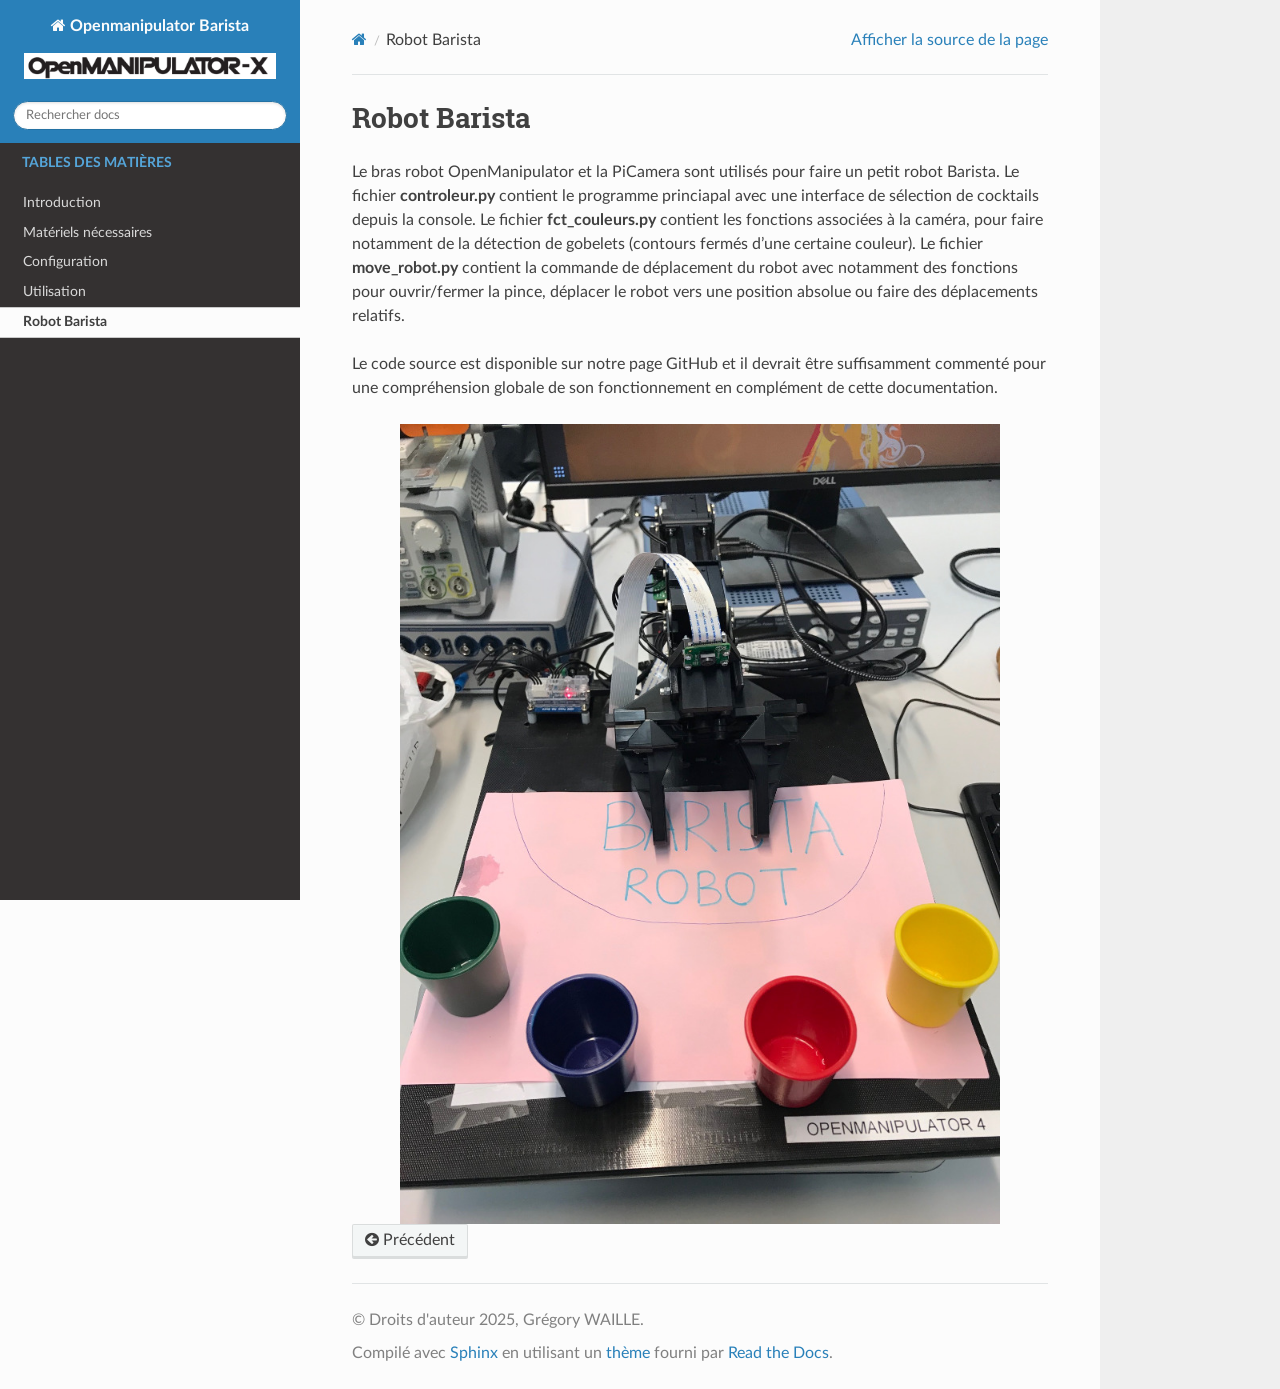
==== commit ea559b5d: "Update documentation" ====
--- a/barista.html
+++ b/barista.html
@@ -86,9 +86,7 @@
   <section id="robot-barista">
 <h1>Robot Barista<a class="headerlink" href="#robot-barista" title="Lien vers cette rubrique"></a></h1>
 <p>Le bras robot OpenManipulator et la PiCamera sont utilisés pour faire un petit robot Barista.
-* Le fichier <strong>controleur.py</strong> contient le programme principal avec une interface de sélection de cocktails depuis la console.
-* Le fichier <strong>fct_couleurs.py</strong> contient les fonctions associées à la caméra, pour faire notamment de la détection de gobelets (contours fermés d’une certaine couleur).
-* Le fichier <strong>move_robot.py</strong> contient la commande de déplacement du robot avec notamment des fonctions pour ouvrir/fermer la pince, déplacer le robot vers une position absolue ou faire des déplacements relatifs.</p>
+Le fichier <strong>controleur.py</strong> contient le programme princiapal avec une interface de sélection de cocktails depuis la console. Le fichier <strong>fct_couleurs.py</strong> contient les fonctions associées à la caméra, pour faire notamment de la détection de gobelets (contours fermés d’une certaine couleur). Le fichier <strong>move_robot.py</strong> contient la commande de déplacement du robot avec notamment des fonctions pour ouvrir/fermer la pince, déplacer le robot vers une position absolue ou faire des déplacements relatifs.</p>
 <p>Le code source est disponible sur notre page GitHub et il devrait être suffisamment commenté pour une compréhension globale de son fonctionnement en complément de cette documentation.</p>
 <figure class="align-center">
 <a class="reference internal image-reference" href="_images/mcar.jpg"><img alt="_images/mcar.jpg" src="_images/mcar.jpg" style="width: 600px;" />
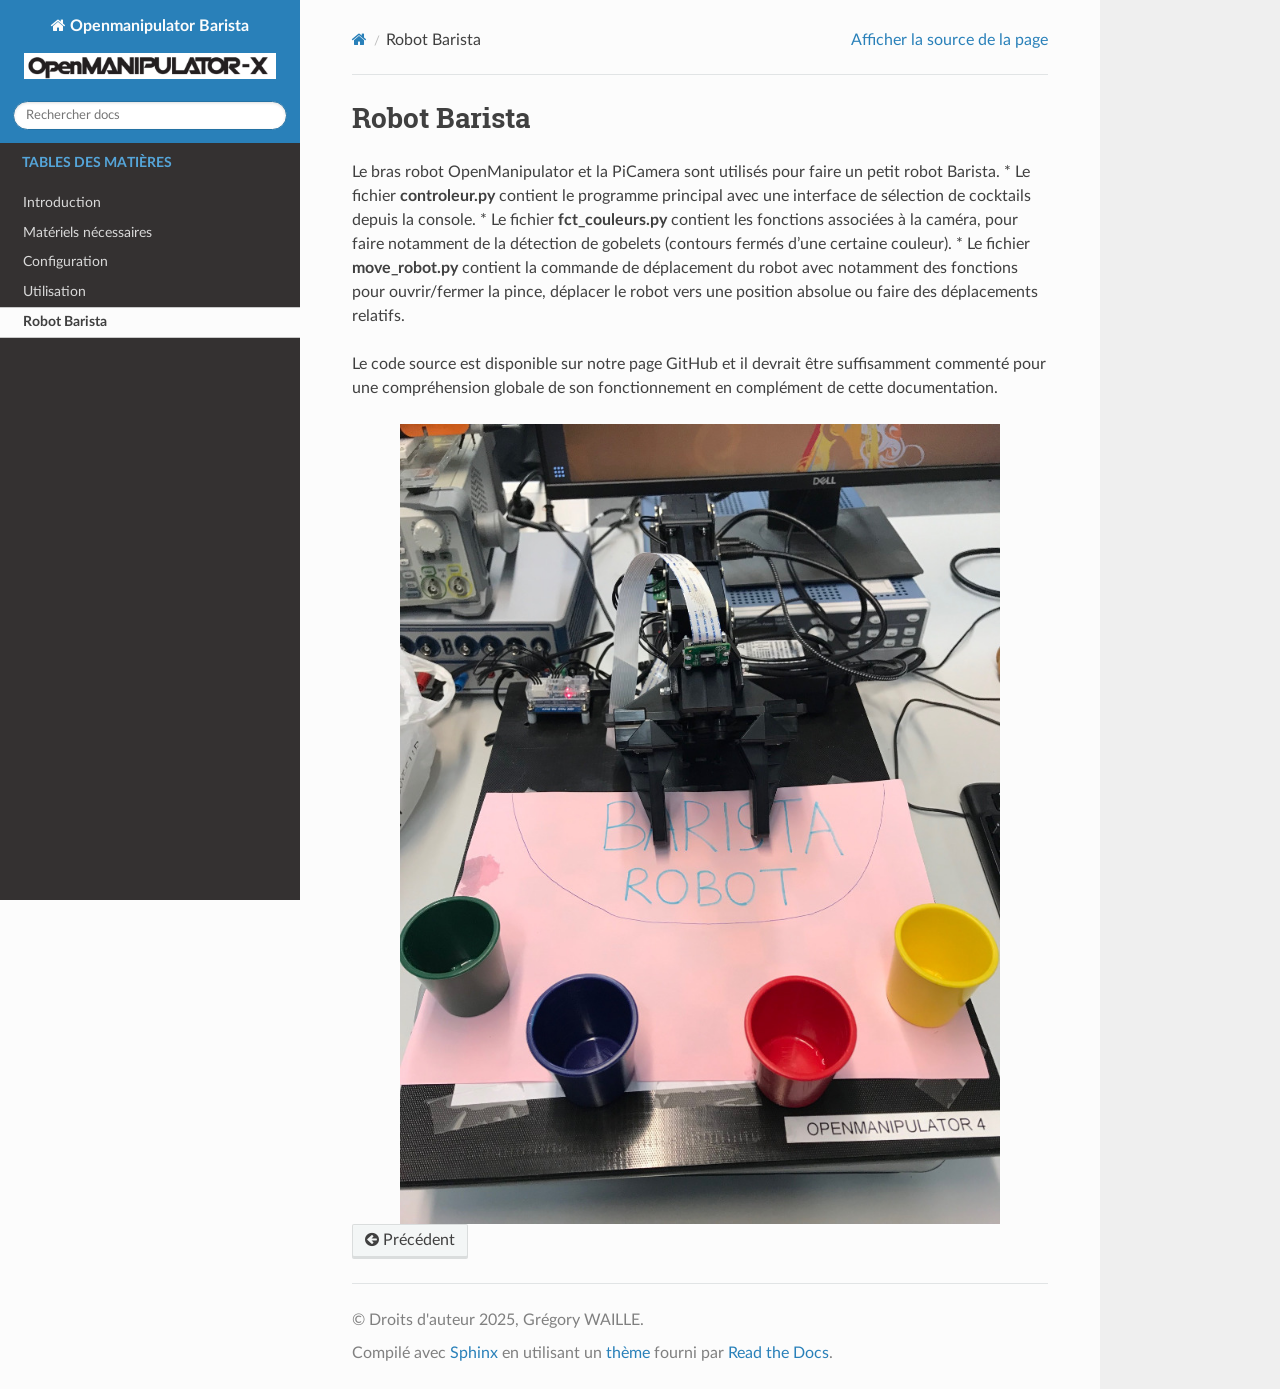
==== commit 472d3c7e: "Update documentation" ====
--- a/barista.html
+++ b/barista.html
@@ -86,7 +86,9 @@
   <section id="robot-barista">
 <h1>Robot Barista<a class="headerlink" href="#robot-barista" title="Lien vers cette rubrique"></a></h1>
 <p>Le bras robot OpenManipulator et la PiCamera sont utilisés pour faire un petit robot Barista.
-Le fichier <strong>controleur.py</strong> contient le programme princiapal avec une interface de sélection de cocktails depuis la console. Le fichier <strong>fct_couleurs.py</strong> contient les fonctions associées à la caméra, pour faire notamment de la détection de gobelets (contours fermés d’une certaine couleur). Le fichier <strong>move_robot.py</strong> contient la commande de déplacement du robot avec notamment des fonctions pour ouvrir/fermer la pince, déplacer le robot vers une position absolue ou faire des déplacements relatifs.</p>
+* Le fichier <strong>controleur.py</strong> contient le programme principal avec une interface de sélection de cocktails depuis la console.
+* Le fichier <strong>fct_couleurs.py</strong> contient les fonctions associées à la caméra, pour faire notamment de la détection de gobelets (contours fermés d’une certaine couleur).
+* Le fichier <strong>move_robot.py</strong> contient la commande de déplacement du robot avec notamment des fonctions pour ouvrir/fermer la pince, déplacer le robot vers une position absolue ou faire des déplacements relatifs.</p>
 <p>Le code source est disponible sur notre page GitHub et il devrait être suffisamment commenté pour une compréhension globale de son fonctionnement en complément de cette documentation.</p>
 <figure class="align-center">
 <a class="reference internal image-reference" href="_images/mcar.jpg"><img alt="_images/mcar.jpg" src="_images/mcar.jpg" style="width: 600px;" />
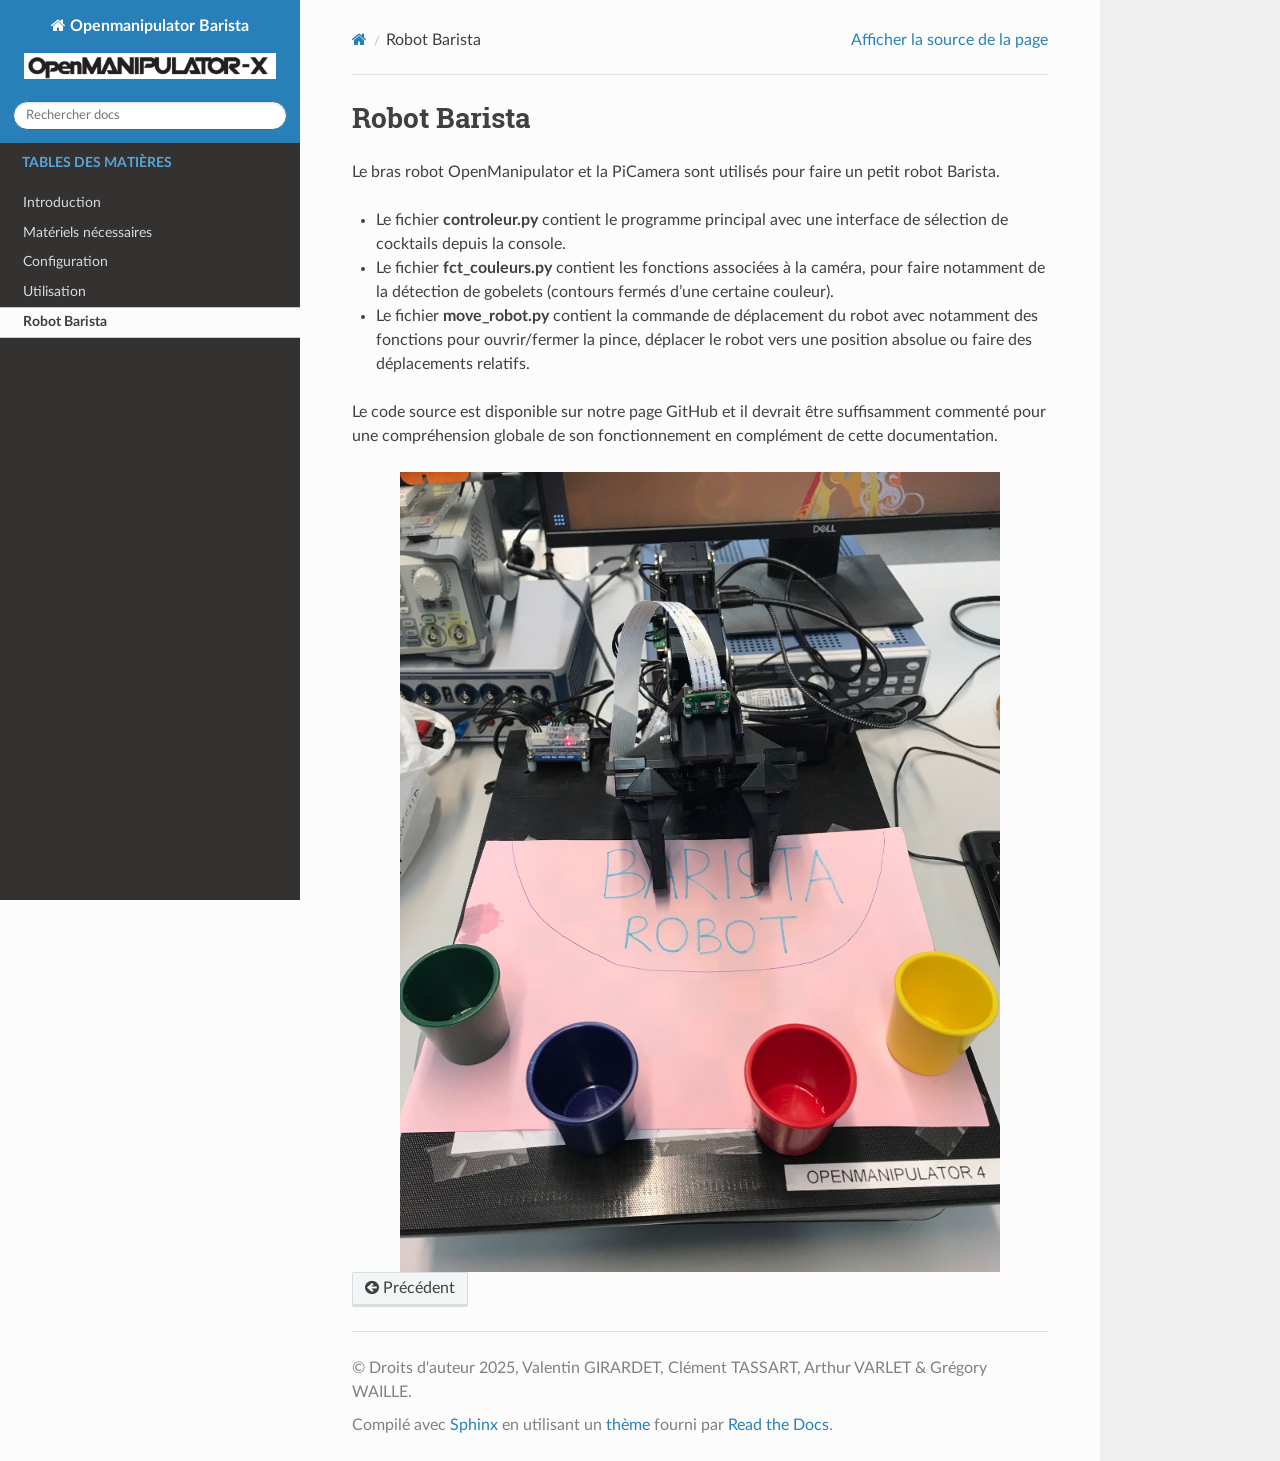
==== commit 59c912f6: "Update documentation" ====
--- a/barista.html
+++ b/barista.html
@@ -85,10 +85,12 @@
              
   <section id="robot-barista">
 <h1>Robot Barista<a class="headerlink" href="#robot-barista" title="Lien vers cette rubrique"></a></h1>
-<p>Le bras robot OpenManipulator et la PiCamera sont utilisés pour faire un petit robot Barista.
-* Le fichier <strong>controleur.py</strong> contient le programme principal avec une interface de sélection de cocktails depuis la console.
-* Le fichier <strong>fct_couleurs.py</strong> contient les fonctions associées à la caméra, pour faire notamment de la détection de gobelets (contours fermés d’une certaine couleur).
-* Le fichier <strong>move_robot.py</strong> contient la commande de déplacement du robot avec notamment des fonctions pour ouvrir/fermer la pince, déplacer le robot vers une position absolue ou faire des déplacements relatifs.</p>
+<p>Le bras robot OpenManipulator et la PiCamera sont utilisés pour faire un petit robot Barista.</p>
+<ul class="simple">
+<li><p>Le fichier <strong>controleur.py</strong> contient le programme principal avec une interface de sélection de cocktails depuis la console.</p></li>
+<li><p>Le fichier <strong>fct_couleurs.py</strong> contient les fonctions associées à la caméra, pour faire notamment de la détection de gobelets (contours fermés d’une certaine couleur).</p></li>
+<li><p>Le fichier <strong>move_robot.py</strong> contient la commande de déplacement du robot avec notamment des fonctions pour ouvrir/fermer la pince, déplacer le robot vers une position absolue ou faire des déplacements relatifs.</p></li>
+</ul>
 <p>Le code source est disponible sur notre page GitHub et il devrait être suffisamment commenté pour une compréhension globale de son fonctionnement en complément de cette documentation.</p>
 <figure class="align-center">
 <a class="reference internal image-reference" href="_images/mcar.jpg"><img alt="_images/mcar.jpg" src="_images/mcar.jpg" style="width: 600px;" />
@@ -106,7 +108,7 @@
   <hr/>
 
   <div role="contentinfo">
-    <p>&#169; Droits d'auteur 2025, Grégory WAILLE.</p>
+    <p>&#169; Droits d'auteur 2025, Valentin GIRARDET, Clément TASSART, Arthur VARLET &amp; Grégory WAILLE.</p>
   </div>
 
   Compilé avec <a href="https://www.sphinx-doc.org/">Sphinx</a> en utilisant un
